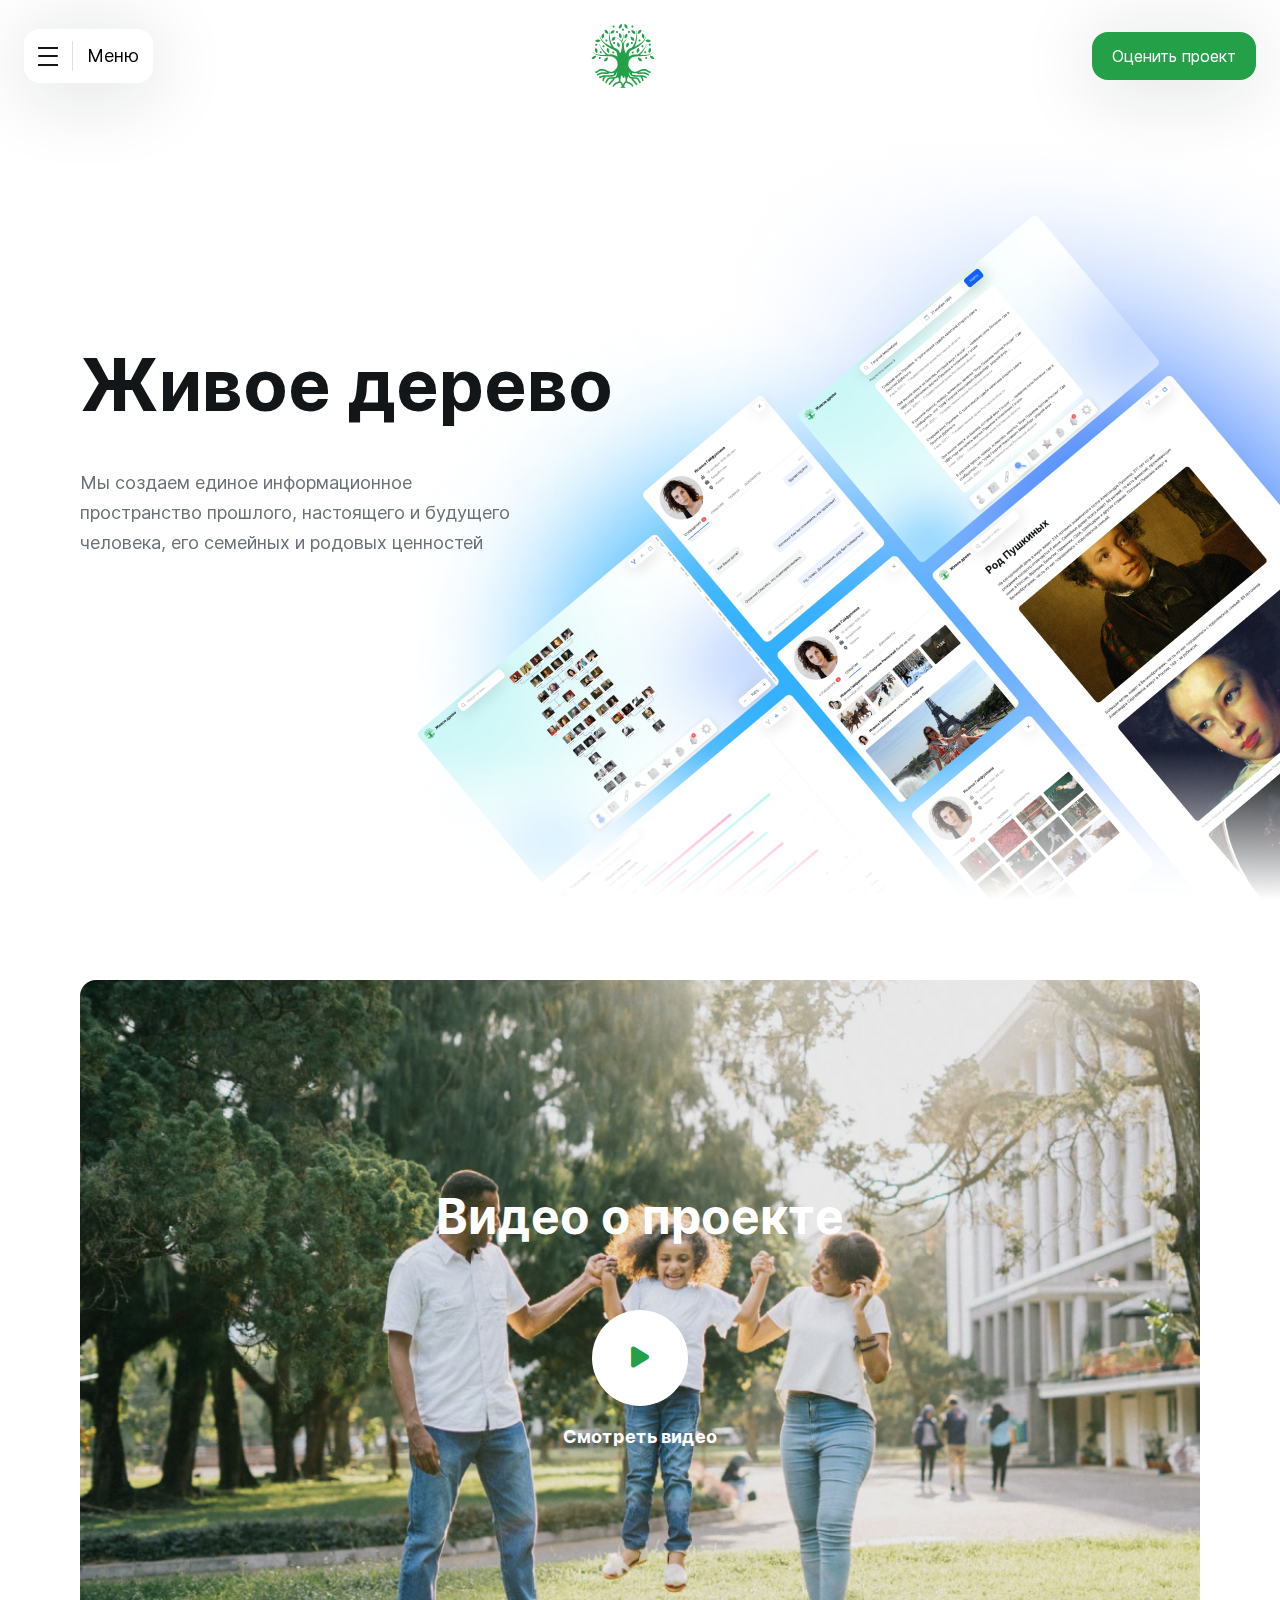
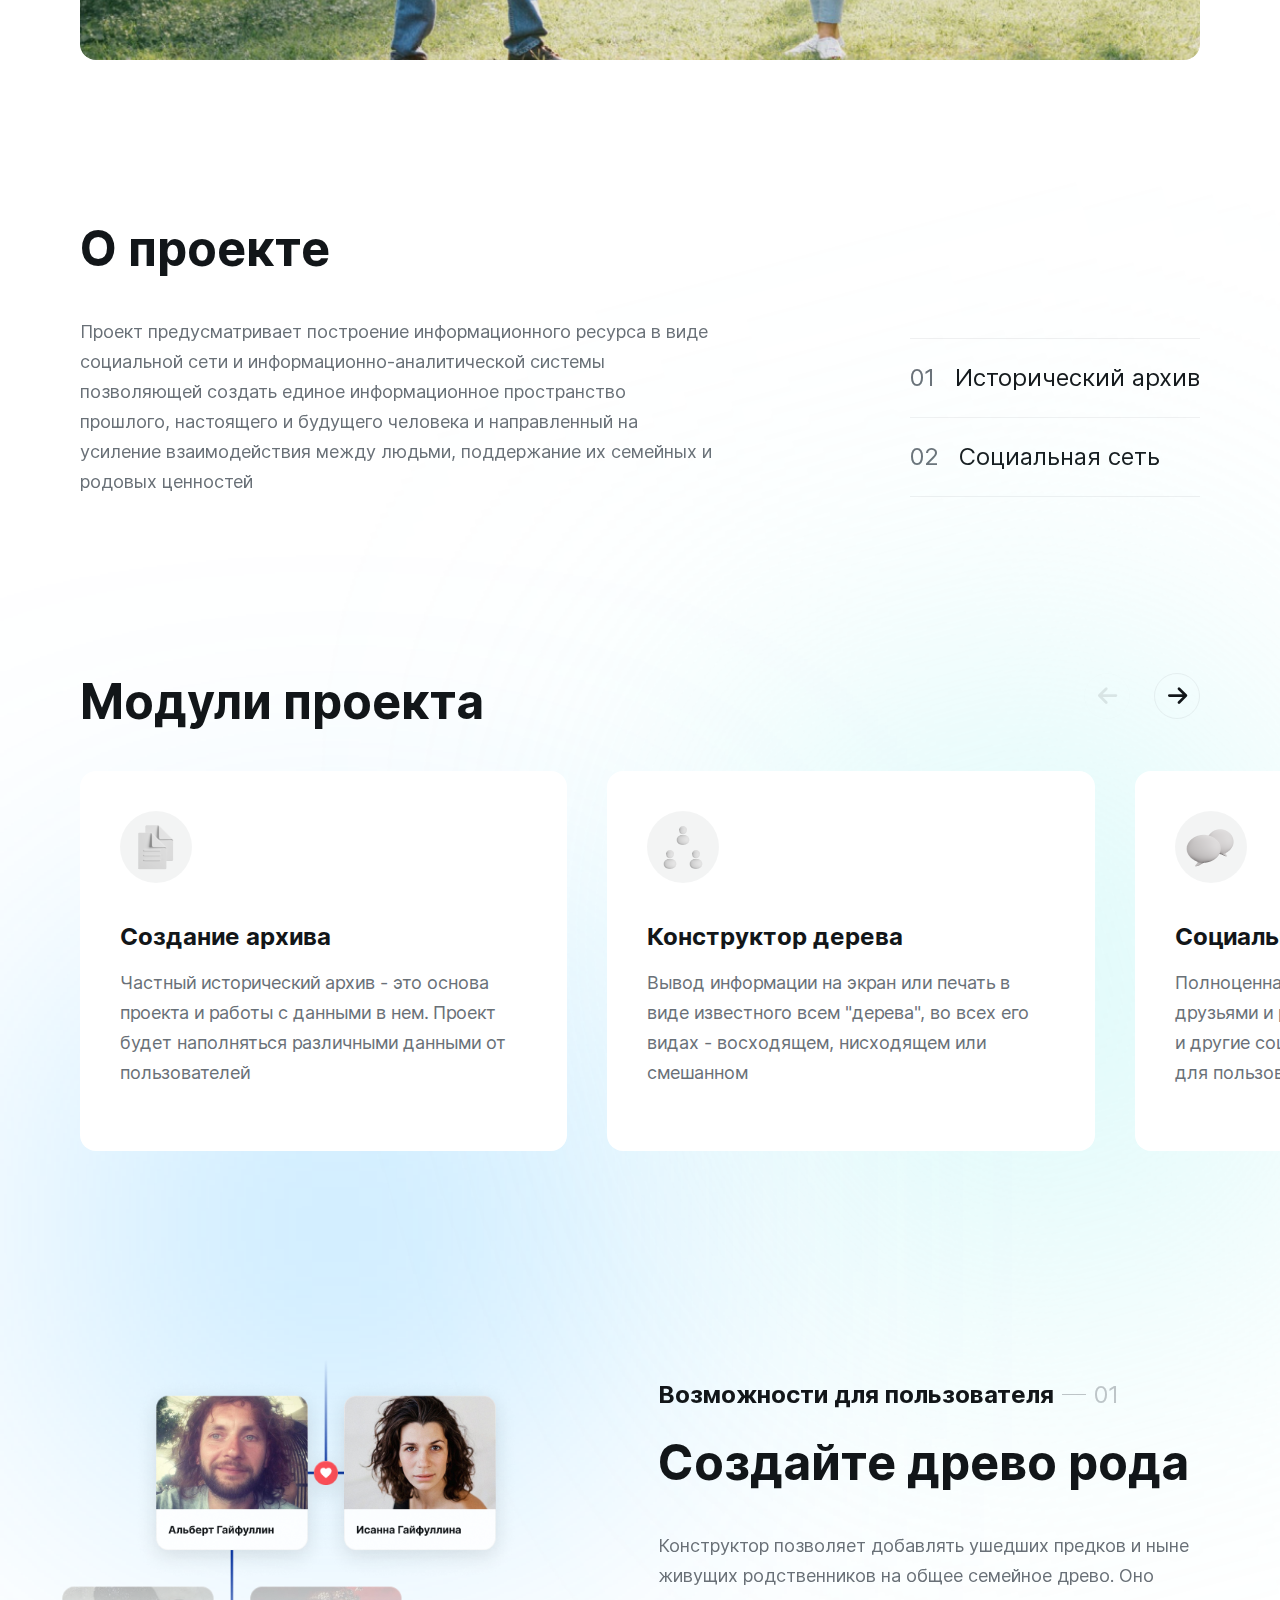
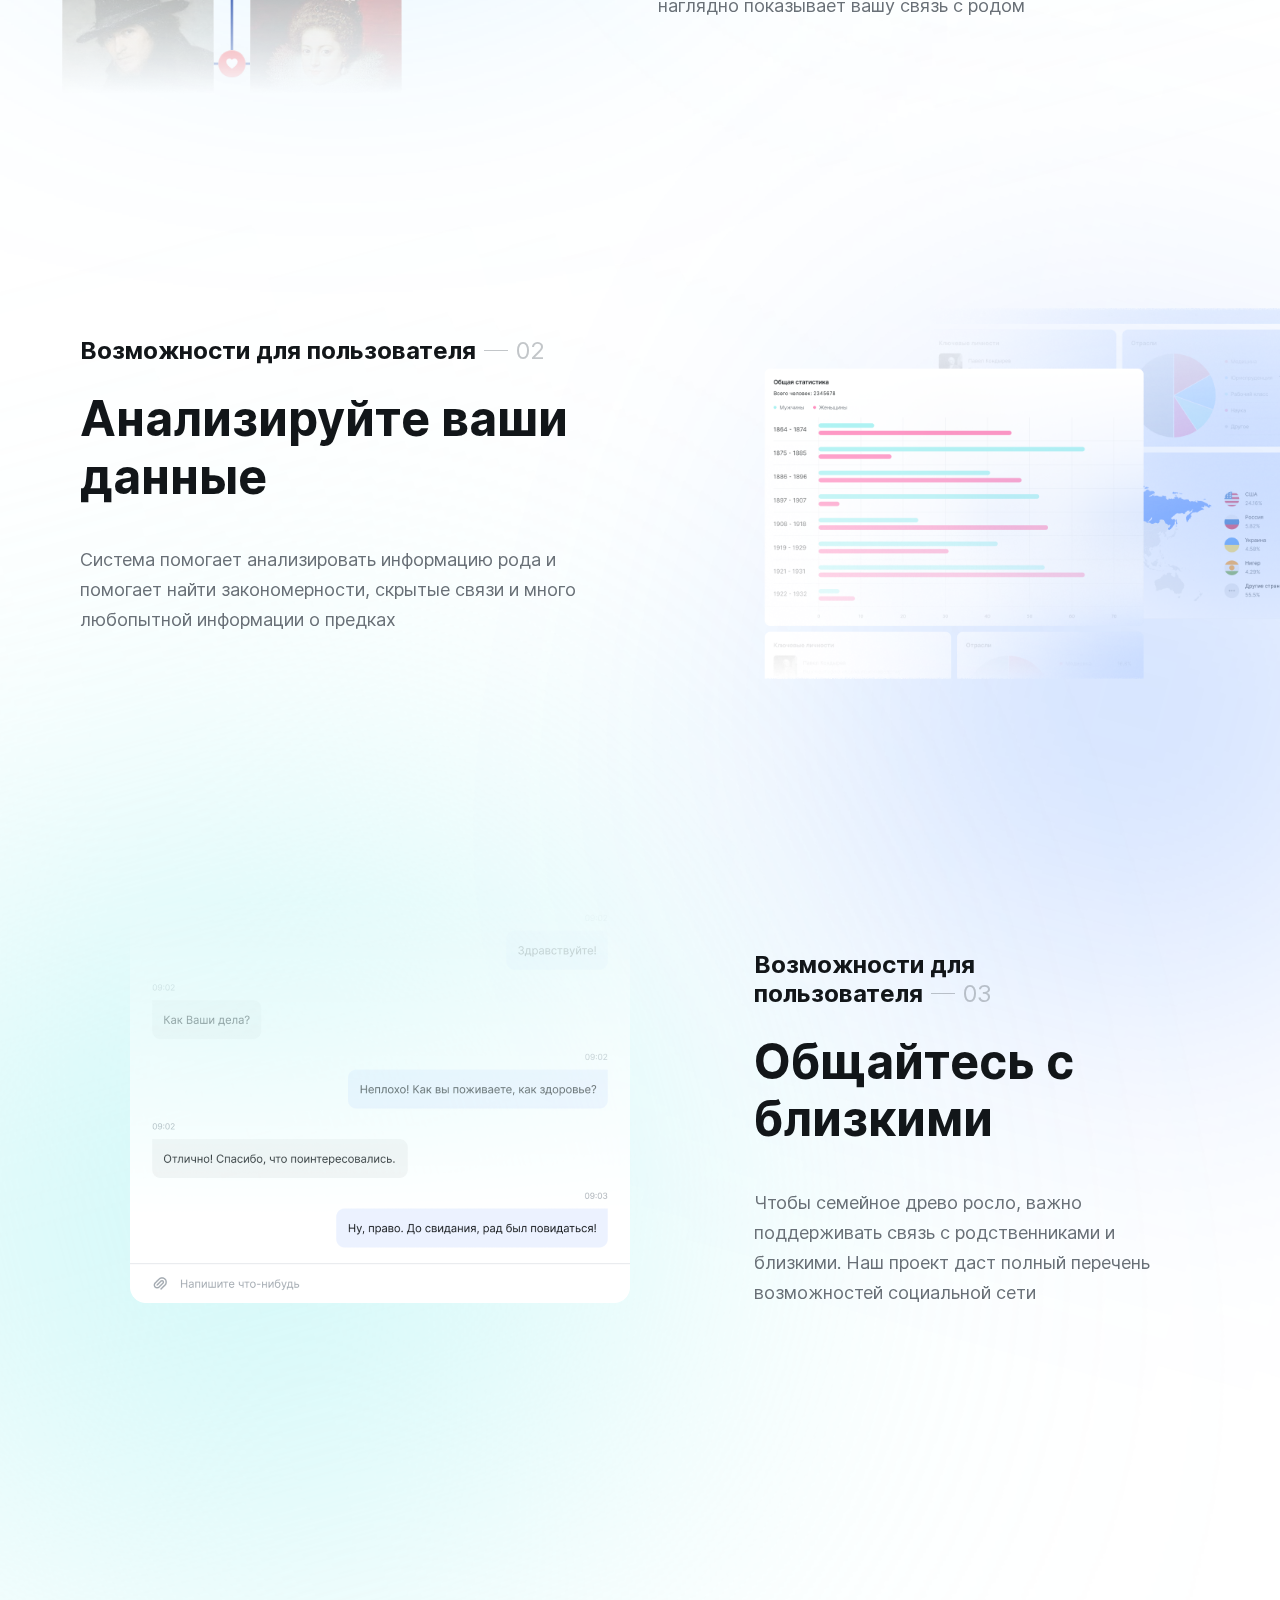
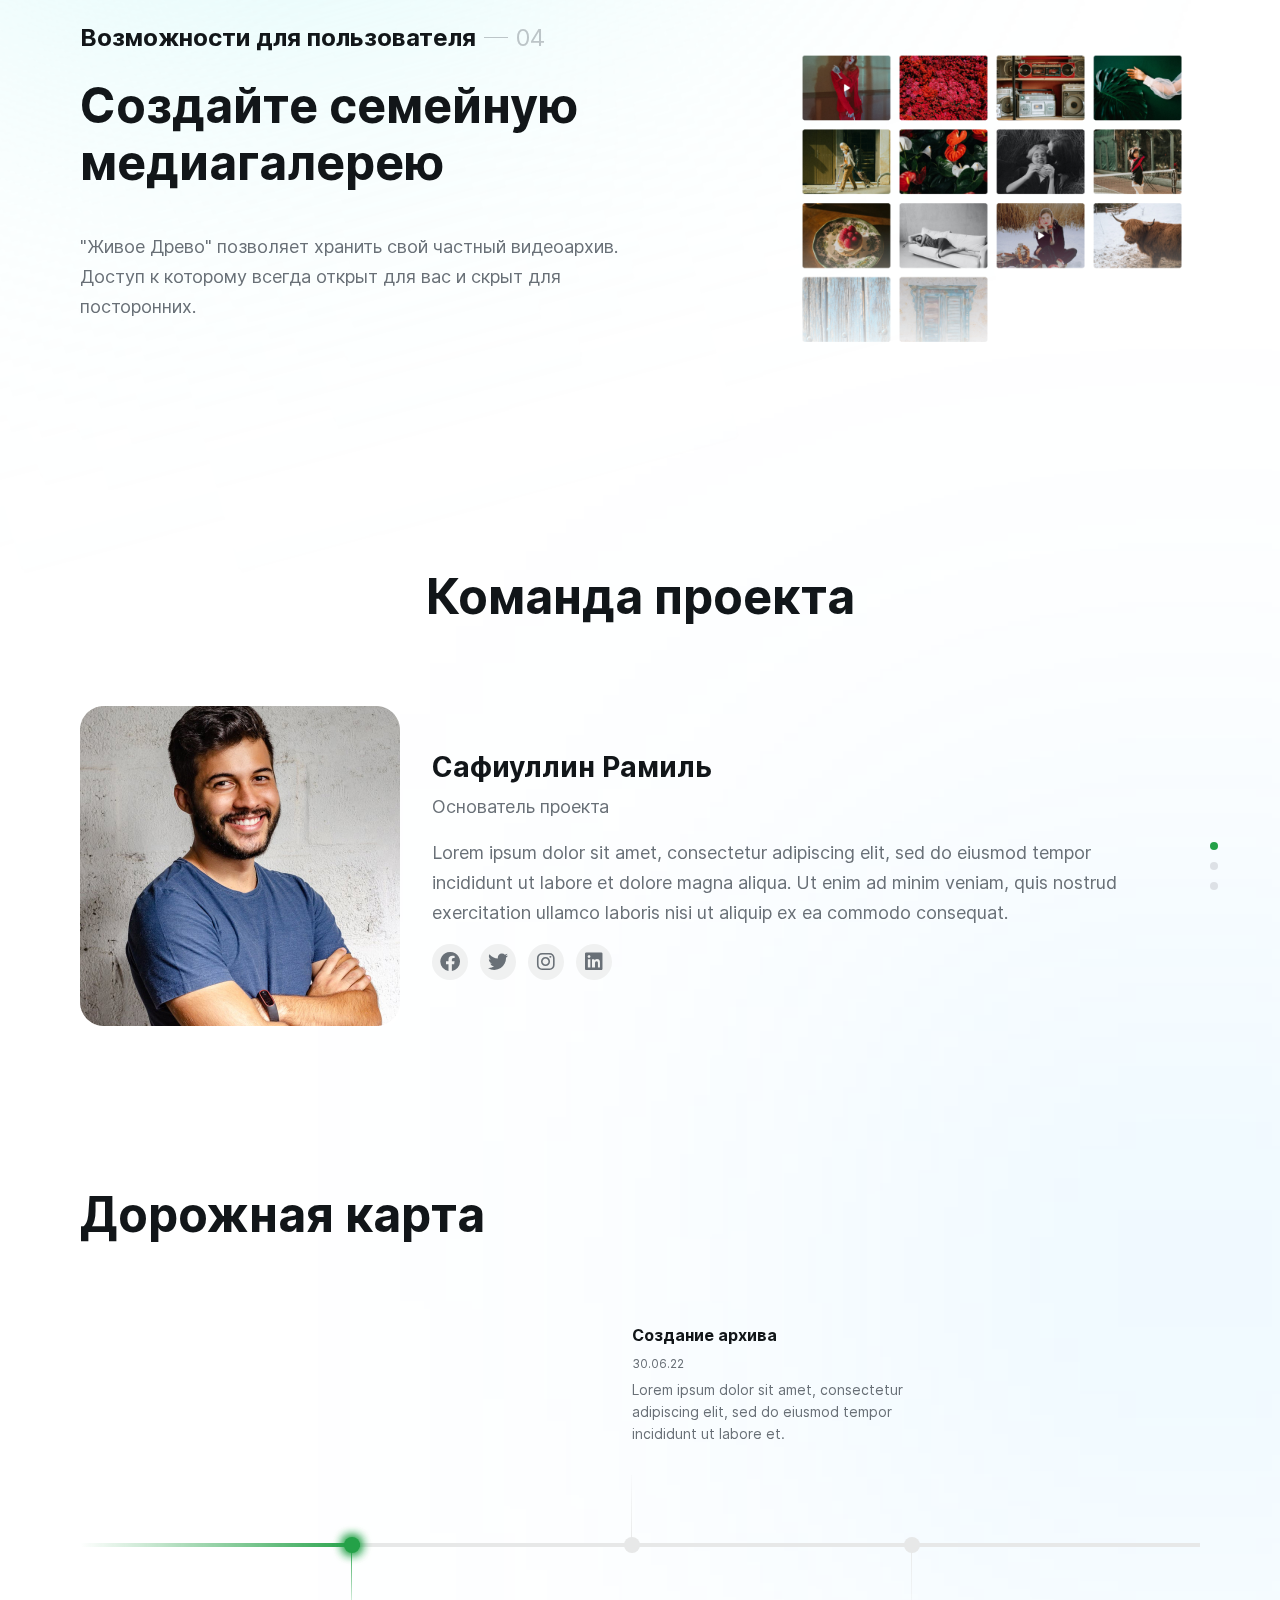
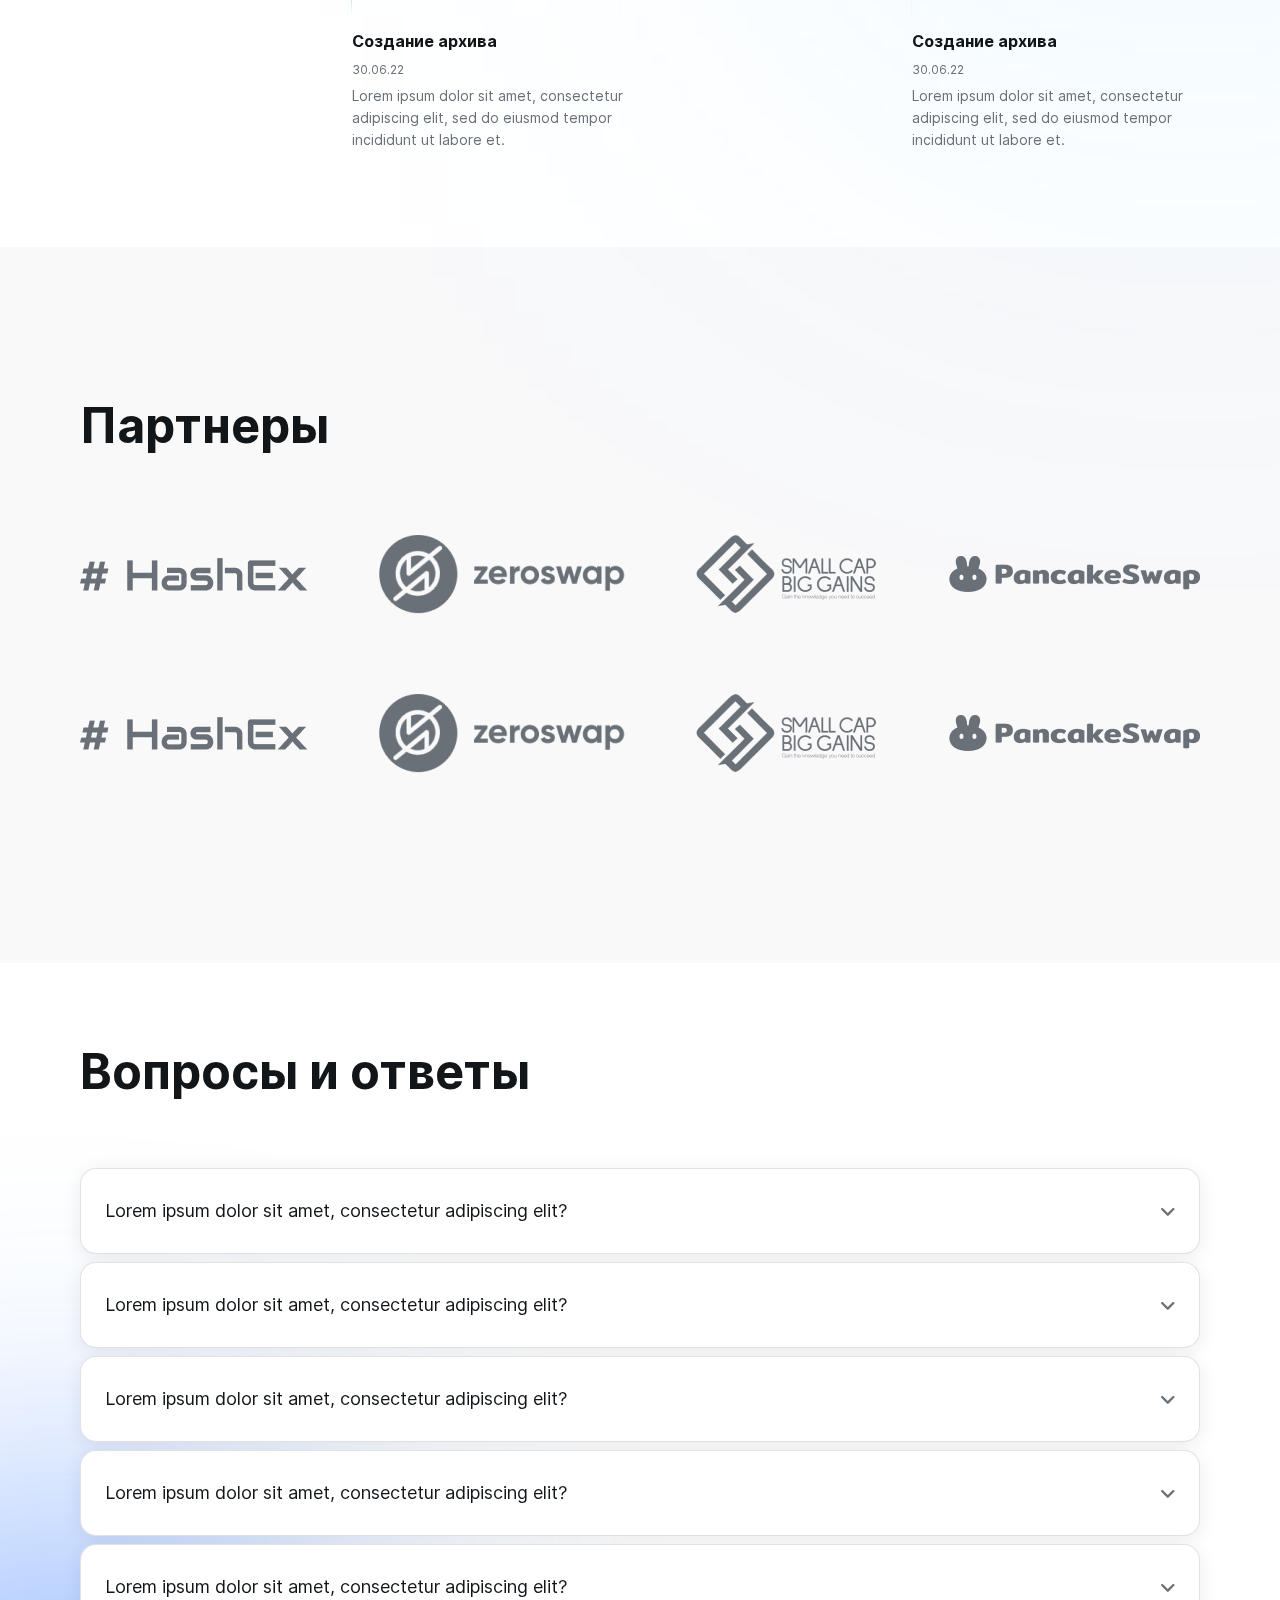
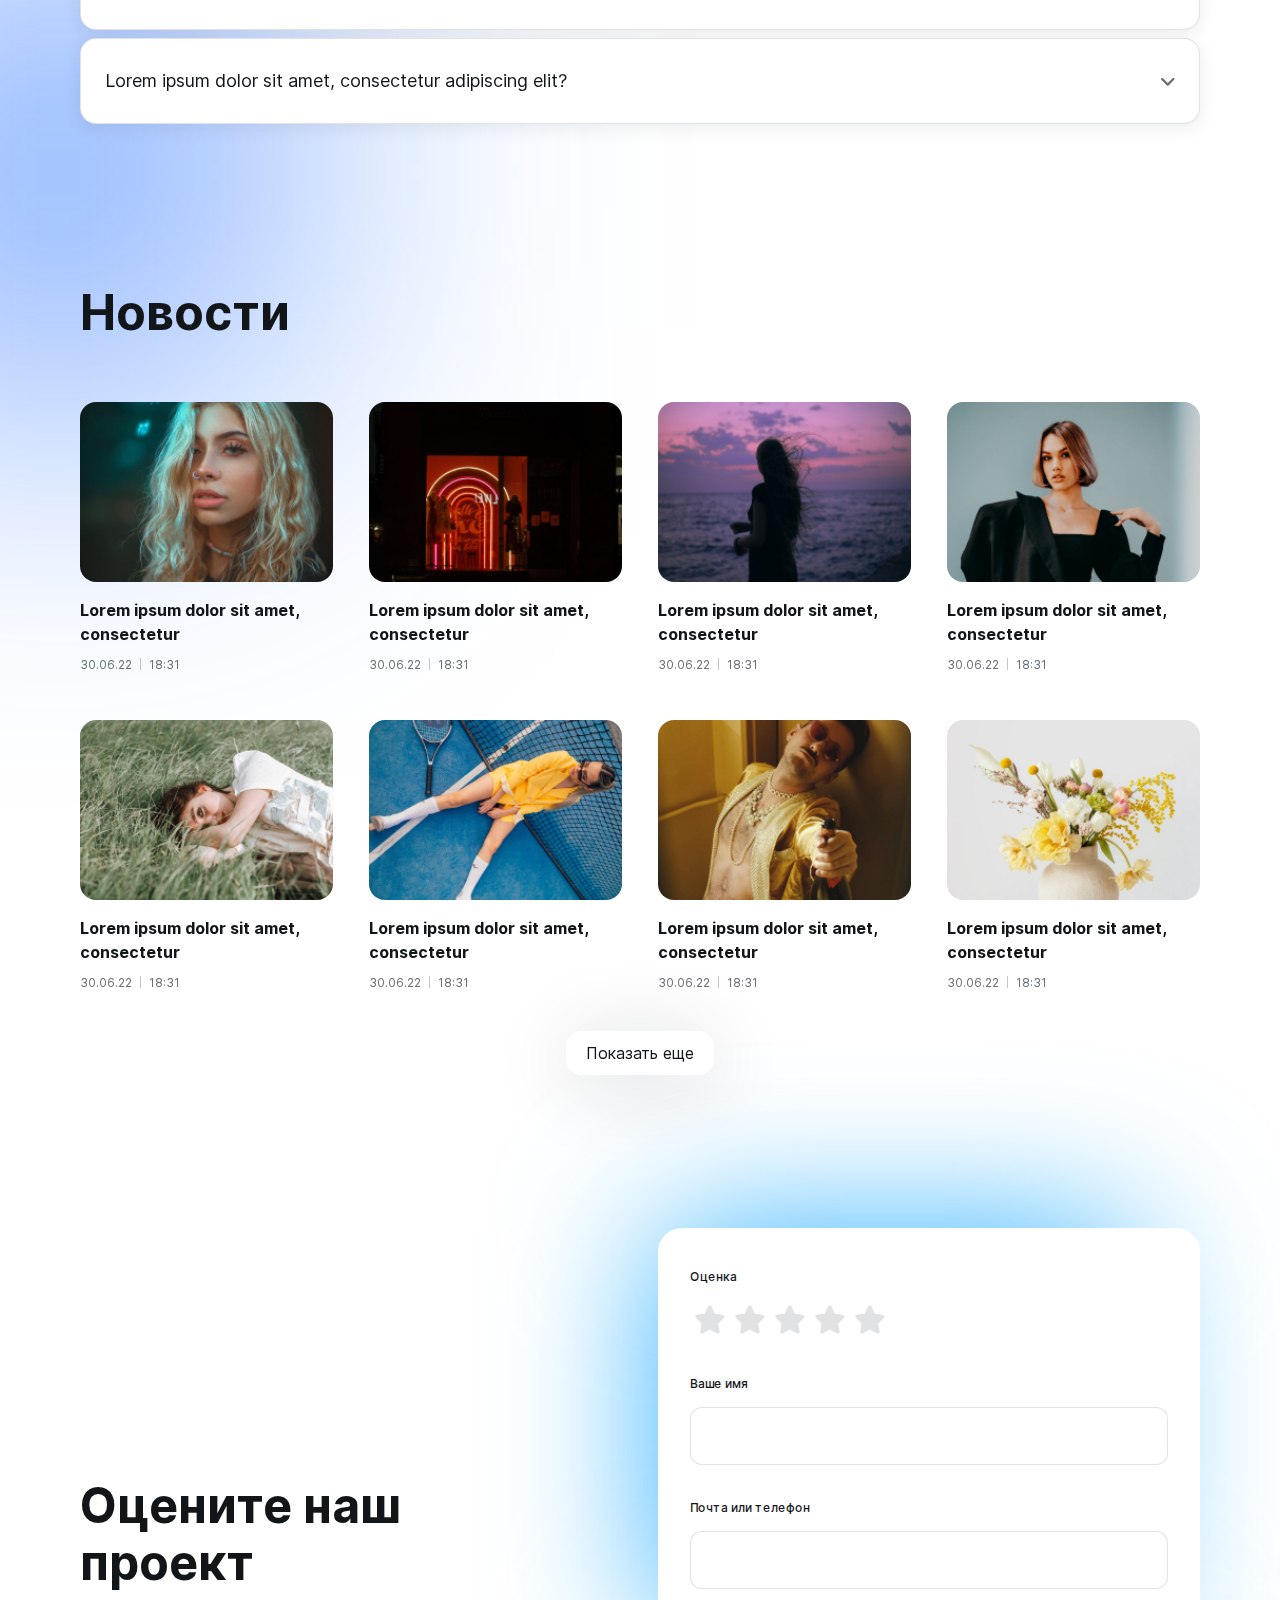
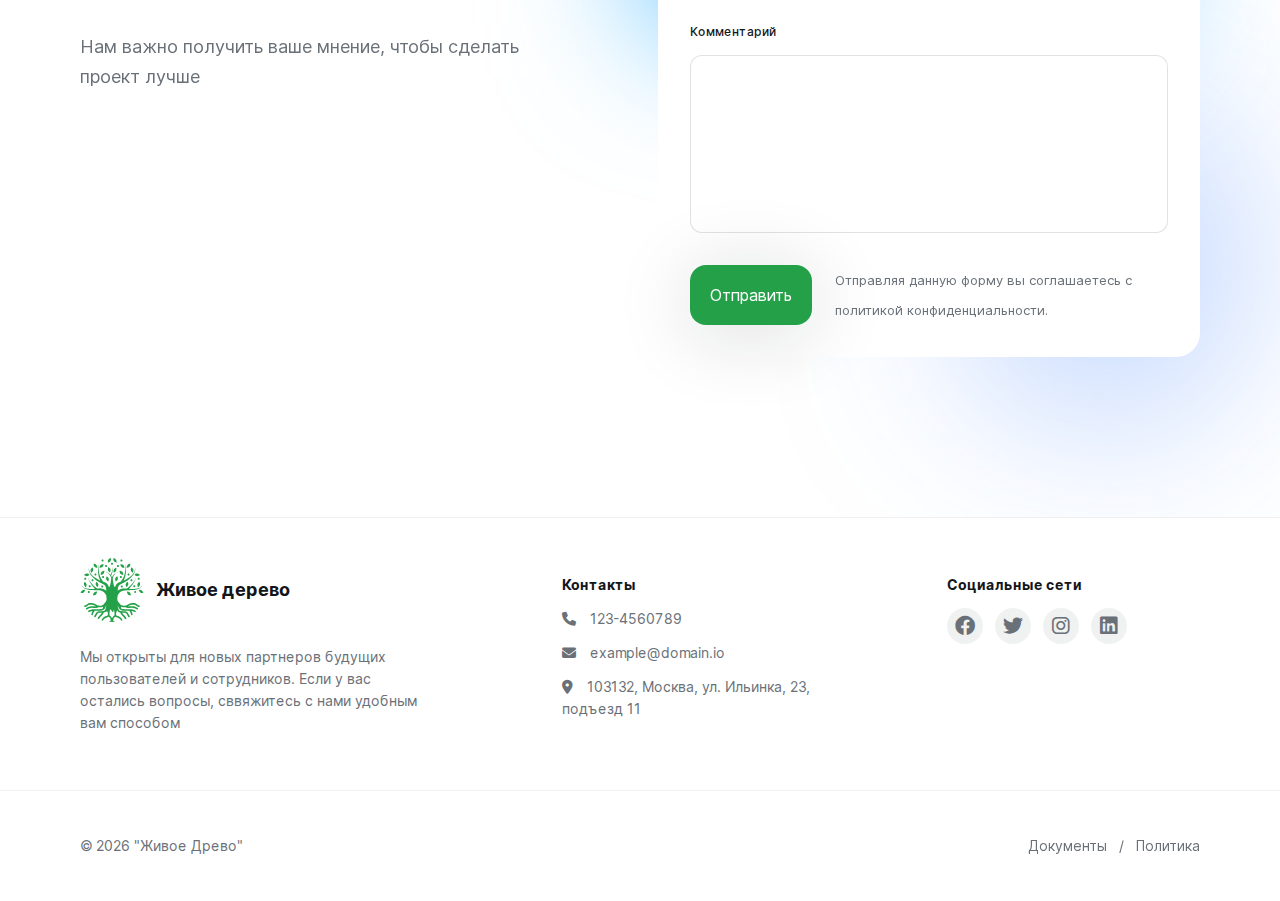
==== index.html @ 20884a38 "roadmap" ====
<!DOCTYPE html>
<html>

<head>

	<meta charset="utf-8">
	<!-- <base href="/"> -->

	<title>Живое дерево</title>
	<meta name="description" content="">

	<meta name="viewport"
		content="width=device-width, initial-scale=1.0, minimum-scale=1.0, maximum-scale=1.0, user-scalable=no">

	<link rel="icon" href="images/favicon.png">
	<meta property="og:image" content="images/preview.jpg">

	<link rel="stylesheet" href="libs/bootstrap/css/bootstrap-reboot.min.css">
	<link rel="stylesheet" href="libs/bootstrap/css/bootstrap-grid.min.css">
	<link rel="stylesheet" href="libs/fa/all.min.css">
	<link rel="stylesheet" href="libs/swiper/swiper-bundle.min.css">

	<link rel="stylesheet" href="css/main.css">
	<link rel="stylesheet" href="css/media.css">

	<script src="libs/jquery/jquery-3.6.0.min.js" defer></script>

	<script src="js/common.js" defer></script>
	<script src="libs/swiper/swiper-bundle.min.js" ></script>
	<script>
		
	</script>

</head>

<body>
	<div id="preloader">
		<div id="status-img">
			<img src="images/logo.svg" alt="">
		</div>
	</div>
	<main id="main-content">
		<section class="first-screen">
			<header>
				<button class="menu-btn">
					<div class="menu-burger">
						<span></span>
					</div>
					<div class="menu-title">Меню</div>
				</button>
				<ul>
					<li><a href="#about">О проекте</a></li>
					<li><a href="#modules">Модули проекта</a></li>
					<li><a href="#opportunities">Возможности</a></li>
					<li><a href="#team">Команда проекта</a></li>
					<li><a href="#roadmap">Дорожная карта</a></li>
					<li><a href="#faq">Вопросы и ответы</a></li>
					<li><a href="#news">Новости</a></li>
				</ul>
				<a href="/" class="logotype">
					<img src="images/logo.svg" alt="">
				</a>
				<a href="#rate" class="main-btn hide-on-mob">Оценить проект</a>
			</header>
			<div class="container">
				<div class="row">
					<div class="col-lg-7">
						<div class="title-wrap">
							<h1>Живое дерево</h1>
							<p>Мы создаем единое информационное пространство прошлого, настоящего и будущего человека, его
								семейных и родовых ценностей</p>
						</div>
					</div>
				</div>
			</div>
			</div>
			</div>
		</section>
		<section class="promo-video">
			<div class="container">
				<div class="row no-gutters-sm">
					<div class="col-12">
						<div class="video-wrap">
							<h2>Видео о проекте</h2>
							<div class="play-btn">
								<a href="#"><i class="fa-solid fa-play"></i></a>
								<span>Смотреть видео</span>
							</div>
						</div>
					</div>
				</div>
			</div>
		</section>
		<section class="about" id="about">
			<div class="container">
				<div class="row">
					<div class="col-md-7">
						<div class="section-text-widget">
							<h2>О проекте</h2>
							<p>Проект предусматривает построение информационного ресурса в виде социальной сети и
								информационно-аналитической системы позволяющей создать единое информационное пространство
								прошлого, настоящего и будущего человека и направленный на усиление взаимодействия между
								людьми, поддержание их семейных и родовых ценностей</p>
						</div>
					</div>
					<div class="offset-md-1 col-md-4">
						<nav class="about-steps">
							<ul>
								<li><span>01</span>Исторический архив</li>
								<li><span>02</span>Социальная сеть</li>
							</ul>
						</nav>
					</div>
				</div>
			</div>
		</section>
		<section class="modules" id="modules">
			<div class="container">
				<div class="row">
					<div class="col-md-9">
						<div class="section-text-widget">
							<h2>Модули проекта</h2>
						</div>
					</div>
					<div class="col-md-3">
						<div class="modules-nav">
							<div class="modules-prev modules-btn"><i class="fa-solid fa-arrow-left"></i></div>
							<div class="modules-next modules-btn"><i class="fa-solid fa-arrow-right"></i></div>
						</div>
					</div>
				</div>
				<div class="row">
					<div class="col">
						<!-- Slider main container -->
					<div class="modules-carousel">
						<!-- Additional required wrapper -->
						<div class="swiper-wrapper">
							<!-- Slides -->
							<div class="swiper-slide">
								<div class="moudule-icon">
									<img src="images/archive.png" alt="">
								</div>
								<h4>Создание архива</h4>
								<p>Частный исторический архив - это основа проекта и работы с данными в нем. Проект будет наполняться различными данными от пользователей</p>
							</div>
							<div class="swiper-slide">
								<div class="moudule-icon">
									<img src="images/constructor.png" alt="">
								</div>
								<h4>Конструктор дерева</h4>
								<p>Вывод информации на экран или печать в виде известного всем "дерева", во всех его видах - восходящем, нисходящем или смешанном</p>
							</div>
							<div class="swiper-slide">
								<div class="moudule-icon">
									<img src="images/social.png" alt="">
								</div>
								<h4>Социальная сеть</h4>
								<p>Полноценная социальная сеть для общения с друзьями и родственниками. Семейные чаты и другие социальные функции, необходимые для пользователей</p>
							</div>
							<div class="swiper-slide">
								<div class="moudule-icon">
									<img src="images/ai.png" alt="">
								</div>
								<h4>Искусственный интелект</h4>
								<p>Анализ данных с использованием технологий искусственного интеллекта по различным аспектам, как например, гендерный, профессиональный, территориального расселения и другим</p>
							</div>
							<div class="swiper-slide">
								<div class="moudule-icon">
									<img src="images/nft.png" alt="">
								</div>
								<h4>NFT-токены</h4>
								<p>Проект будет превращаться в метавселенную, в которой каждый пользователь сможет выпустить, продать или передать свои уникальные NFT</p>
							</div>
						</div>
					</div>
					</div>
				</div>
			</div>
		</section>
		<section class="users lg-section" id="opportunities">
			<div class="container">
				<div class="row">
					<div class="col-lg-5 sm-order">
						<div class="users-bg"></div>
					</div>
					<div class="col-lg-6 offset-lg-1 sm-order">
						<div class="section-text-widget">
							<h4>Возможности для пользователя<span>01</span></h4>
							<h2>Создайте древо рода</h2>
							<p>Конструктор позволяет добавлять ушедших предков и ныне живущих родственников на общее семейное древо. Оно наглядно показывает вашу связь с родом</p>
						</div>
					</div>
				</div>
			</div>
		</section>
		<section class="analysis lg-section">
			<div class="container">
				<div class="row">
					<div class="col-lg-6 sm-order-alt">
						<div class="section-text-widget">
							<h4>Возможности для пользователя<span>02</span></h4>
							<h2>Анализируйте ваши данные</h2>
							<p>Система помогает анализировать информацию рода и помогает найти закономерности, скрытые связи и много любопытной информации о предках</p>
						</div>
					</div>
					<div class="col-lg-6 sm-order-alt">
						<div class="analysis-bg"></div>
					</div>
				</div>
			</div>
		</section>
		<section class="chat lg-section">
			<div class="container">
				<div class="row">
					<div class="col-lg-6 offset-lg-1 sm-order">
						<div class="chat-bg"></div>
					</div>
					<div class="col-lg-5 sm-order">
						<div class="section-text-widget">
							<h4>Возможности для пользователя<span>03</span></h4>
							<h2>Общайтесь с близкими</h2>
							<p>Чтобы семейное древо росло, важно поддерживать связь с родственниками и близкими. Наш проект даст полный перечень возможностей социальной сети</p>
						</div>
					</div>
				</div>
			</div>
		</section>
		<section class="gallery lg-section">
			<div class="container">
				<div class="row">
					<div class="col-lg-6">
						<div class="section-text-widget">
							<h4>Возможности для пользователя<span>04</span></h4>
							<h2>Создайте семейную медиагалерею</h2>
							<p>"Живое Древо" позволяет хранить свой частный видеоархив. Доступ к которому всегда открыт для вас и скрыт для посторонних.</p>
						</div>
					</div>
					<div class="col-lg-6">
						<div class="gallery-bg"></div>
					</div>
				</div>
			</div>
		</section>
		<section class="team" id="team">
			<div class="container relative  additional-styles-carousel">
				<div class="row">
					<div class="col-12">
						<div class="section-text-widget text-center mb-80 text-left-sm">
							<h2>Команда проекта</h2>
						</div>
					</div>
				</div>
				<div class="row">
					
					<!-- Slider main container -->
					<div class="team-carousel">
						<!-- Additional required wrapper -->
						<div class="swiper-wrapper">
							<!-- Slides -->
							<div class="swiper-slide">
								<div class="team-member">
									<img src="images/team-member-1.jpg" alt="">
								</div>
								<div class="team-member-info">
									<h3>Сафиуллин Рамиль</h3>
									<p>Основатель проекта</p>
									<p class="team-desc">Lorem ipsum dolor sit amet, consectetur adipiscing elit, sed do eiusmod tempor incididunt ut labore et dolore magna aliqua. Ut enim ad minim veniam, quis nostrud exercitation ullamco laboris nisi ut aliquip ex ea commodo consequat.</p>
									<nav class="social-menu">
										<ul>
											<li><a href="#"><i class="fa-brands fa-facebook"></i></a></li>
											<li><a href="#"><i class="fa-brands fa-twitter"></i></a></li>
											<li><a href="#"><i class="fa-brands fa-instagram"></i></a></li>
											<li><a href="#"><i class="fa-brands fa-linkedin"></i></a></li>
										</ul>
									</nav>
								</div>
								 
							</div>
							<div class="swiper-slide">
								<div class="team-member">
									<img src="images/team-member-1.jpg" alt="">
								</div>
								<div class="team-member-info">
									<h3>Сафиуллин Рамиль</h3>
									<p>Основатель проекта</p>
									<p class="team-desc">Lorem ipsum dolor sit amet, consectetur adipiscing elit, sed do eiusmod tempor incididunt ut labore et dolore magna aliqua. Ut enim ad minim veniam, quis nostrud exercitation ullamco laboris nisi ut aliquip ex ea commodo consequat.</p>
									<nav class="social-menu">
										<ul>
											<li><a href="#"><i class="fa-brands fa-facebook"></i></a></li>
											<li><a href="#"><i class="fa-brands fa-twitter"></i></a></li>
											<li><a href="#"><i class="fa-brands fa-instagram"></i></a></li>
											<li><a href="#"><i class="fa-brands fa-linkedin"></i></a></li>
										</ul>
									</nav>
								</div>
							</div>
							<div class="swiper-slide">
								<div class="team-member">
									<img src="images/team-member-1.jpg" alt="">
								</div>
								<div class="team-member-info">
									<h3>Сафиуллин Рамиль</h3>
									<p>Основатель проекта</p>
									<p class="team-desc">Lorem ipsum dolor sit amet, consectetur adipiscing elit, sed do eiusmod tempor incididunt ut labore et dolore magna aliqua. Ut enim ad minim veniam, quis nostrud exercitation ullamco laboris nisi ut aliquip ex ea commodo consequat.</p>
									<nav class="social-menu">
										<ul>
											<li><a href="#"><i class="fa-brands fa-facebook"></i></a></li>
											<li><a href="#"><i class="fa-brands fa-twitter"></i></a></li>
											<li><a href="#"><i class="fa-brands fa-instagram"></i></a></li>
											<li><a href="#"><i class="fa-brands fa-linkedin"></i></a></li>
										</ul>
									</nav>
								</div>
							</div>
						</div>
						<!-- If we need pagination -->
					<div class="swiper-pagination"></div>
					</div>
					
				</div>
				
			</div>
		</section>
		<section class="roadmap" id="roadmap">
			<div class="container">
				<div class="row">
					<div class="col-12">
						<div class="section-text-widget mb-80">
							<h2>Дорожная карта</h2>
						</div>
					</div>
				</div>
				<div class="row">
					<div class="col-12">
						<div class="roadmap-wrap">
							<div class="roadmap-three">
								<div class="roadmap-item active">
								</div>
								<div class="roadmap-item">
									<div class="roadmap-content">
										<h4>Создание архива</h4>
										<time>30.06.22</time>
										<p>Lorem ipsum dolor sit amet, consectetur adipiscing elit, sed do eiusmod tempor incididunt ut labore et.</p>
									</div>
								</div>
								<div class="roadmap-item">
									<div class="roadmap-content">
										<h4>Создание архива</h4>
										<time>30.06.22</time>
										<p>Lorem ipsum dolor sit amet, consectetur adipiscing elit, sed do eiusmod tempor incididunt ut labore et.</p>
									</div>
								</div>
								<div class="roadmap-item">
									<div class="roadmap-content">
										<h4>Создание архива</h4>
										<time>30.06.22</time>
										<p>Lorem ipsum dolor sit amet, consectetur adipiscing elit, sed do eiusmod tempor incididunt ut labore et.</p>
									</div>
								</div>
							</div>
						</div>
					</div>
				</div>
			</div>
		</section>
		<section class="parthners lg-section">
			<div class="container">
				<div class="row">
					<div class="section-text-widget">
						<h2>Партнеры</h2>
					</div>
				</div>
				<div class="row">
					<div class="col-12">
						<div class="parthners-logos">
							<img src="images/parthners/hashex.png" alt="">
							<img src="images/parthners/zeroswap.png" alt="">
							<img src="images/parthners/smallcap.png" alt="">
							<img src="images/parthners/pancakeswap.png" alt="">
						</div>
					</div>
				</div>
				<div class="row">
					<div class="col-12">
						<div class="parthners-logos">
							<img src="images/parthners/hashex.png" alt="">
							<img src="images/parthners/zeroswap.png" alt="">
							<img src="images/parthners/smallcap.png" alt="">
							<img src="images/parthners/pancakeswap.png" alt="">
						</div>
					</div>
				</div>
			</div>
		</section>
		<section class="faq" id="faq">
			<div class="container">
				<div class="row">
					<div class="col-12">
						<div class="section-text-widget mb-60">
							<h2>Вопросы и ответы</h2>
						</div>
					</div>
				</div>
				<div class="row">
					<div class="col-12">
						<div class="faq-accordion">
							<div class="faq-accordion-item">
								<div class="toggle-accordion">
									Lorem ipsum dolor sit amet, consectetur adipiscing elit?
								</div>
								<div class="toggle-accordion-content">
									Lorem ipsum dolor sit amet, consectetur adipiscing elit, sed do eiusmod tempor incididunt ut labore et dolore magna aliqua. Ut enim ad minim veniam, quis nostrud exercitation ullamco laboris nisi ut aliquip.
								</div>
							</div>
							<div class="faq-accordion-item">
								<div class="toggle-accordion">
									Lorem ipsum dolor sit amet, consectetur adipiscing elit?
								</div>
								<div class="toggle-accordion-content">
									Lorem ipsum dolor sit amet, consectetur adipiscing elit, sed do eiusmod tempor incididunt ut labore et dolore magna aliqua. Ut enim ad minim veniam, quis nostrud exercitation ullamco laboris nisi ut aliquip.
								</div>
							</div>
							<div class="faq-accordion-item">
								<div class="toggle-accordion">
									Lorem ipsum dolor sit amet, consectetur adipiscing elit?
								</div>
								<div class="toggle-accordion-content">
									Lorem ipsum dolor sit amet, consectetur adipiscing elit, sed do eiusmod tempor incididunt ut labore et dolore magna aliqua. Ut enim ad minim veniam, quis nostrud exercitation ullamco laboris nisi ut aliquip.
								</div>
							</div>
							<div class="faq-accordion-item">
								<div class="toggle-accordion">
									Lorem ipsum dolor sit amet, consectetur adipiscing elit?
								</div>
								<div class="toggle-accordion-content">
									Lorem ipsum dolor sit amet, consectetur adipiscing elit, sed do eiusmod tempor incididunt ut labore et dolore magna aliqua. Ut enim ad minim veniam, quis nostrud exercitation ullamco laboris nisi ut aliquip.
								</div>
							</div>
							<div class="faq-accordion-item">
								<div class="toggle-accordion">
									Lorem ipsum dolor sit amet, consectetur adipiscing elit?
								</div>
								<div class="toggle-accordion-content">
									Lorem ipsum dolor sit amet, consectetur adipiscing elit, sed do eiusmod tempor incididunt ut labore et dolore magna aliqua. Ut enim ad minim veniam, quis nostrud exercitation ullamco laboris nisi ut aliquip.
								</div>
							</div>
							<div class="faq-accordion-item">
								<div class="toggle-accordion">
									Lorem ipsum dolor sit amet, consectetur adipiscing elit?
								</div>
								<div class="toggle-accordion-content">
									Lorem ipsum dolor sit amet, consectetur adipiscing elit, sed do eiusmod tempor incididunt ut labore et dolore magna aliqua. Ut enim ad minim veniam, quis nostrud exercitation ullamco laboris nisi ut aliquip.
								</div>
							</div>
						</div>
					</div>
				</div>
			</div>
		</section>
		<section class="news" id="news">
			<div class="container">
				<div class="row">
					<div class="col-12">
						<div class="section-text-widget mb-60">
							<h2>Новости</h2>
						</div>
					</div>
				</div>
				<div class="row">
					<div class="col-lg-3">
						<a href="#" class="news-item">
							<div class="news-thumbnail">
								<img src="images/news/news1.jpg" alt="">
							</div>
							<h4>Lorem ipsum dolor sit amet, consectetur</h4>
							<div class="news-date">
								<time>30.06.22</time>
								<time>18:31</time>	
							</div>
						</a>
					</div>
					<div class="col-lg-3">
						<a href="#" class="news-item">
							<div class="news-thumbnail">
								<img src="images/news/news2.jpg" alt="">
							</div>
							<h4>Lorem ipsum dolor sit amet, consectetur</h4>
							<div class="news-date">
								<time>30.06.22</time>
								<time>18:31</time>	
							</div>
						</a>
					</div>
					<div class="col-lg-3">
						<a href="#" class="news-item">
							<div class="news-thumbnail">
								<img src="images/news/news3.jpg" alt="">
							</div>
							<h4>Lorem ipsum dolor sit amet, consectetur</h4>
							<div class="news-date">
								<time>30.06.22</time>
								<time>18:31</time>	
							</div>
						</a>
					</div>
					<div class="col-lg-3">
						<a href="#" class="news-item">
							<div class="news-thumbnail">
								<img src="images/news/news4.jpg" alt="">
							</div>
							<h4>Lorem ipsum dolor sit amet, consectetur</h4>
							<div class="news-date">
								<time>30.06.22</time>
								<time>18:31</time>	
							</div>
						</a>
					</div>
					<div class="col-lg-3">
						<a href="#" class="news-item">
							<div class="news-thumbnail">
								<img src="images/news/news5.jpg" alt="">
							</div>
							<h4>Lorem ipsum dolor sit amet, consectetur</h4>
							<div class="news-date">
								<time>30.06.22</time>
								<time>18:31</time>	
							</div>
						</a>
					</div>
					<div class="col-lg-3">
						<a href="#" class="news-item">
							<div class="news-thumbnail">
								<img src="images/news/news6.jpg" alt="">
							</div>
							<h4>Lorem ipsum dolor sit amet, consectetur</h4>
							<div class="news-date">
								<time>30.06.22</time>
								<time>18:31</time>	
							</div>
						</a>
					</div>
					<div class="col-lg-3">
						<a href="#" class="news-item">
							<div class="news-thumbnail">
								<img src="images/news/news7.jpg" alt="">
							</div>
							<h4>Lorem ipsum dolor sit amet, consectetur</h4>
							<div class="news-date">
								<time>30.06.22</time>
								<time>18:31</time>	
							</div>
						</a>
					</div>
					<div class="col-lg-3">
						<a href="#" class="news-item">
							<div class="news-thumbnail">
								<img src="images/news/news8.jpg" alt="">
							</div>
							<h4>Lorem ipsum dolor sit amet, consectetur</h4>
							<div class="news-date">
								<time>30.06.22</time>
								<time>18:31</time>	
							</div>
						</a>
					</div>
				</div>
				<div class="show-more-content">
					<div class="row">
						<div class="col-lg-3">
							<a href="#" class="news-item">
								<div class="news-thumbnail">
									<img src="images/news/news5.jpg" alt="">
								</div>
								<h4>Lorem ipsum dolor sit amet, consectetur</h4>
								<div class="news-date">
									<time>30.06.22</time>
									<time>18:31</time>	
								</div>
							</a>
						</div>
						<div class="col-lg-3">
							<a href="#" class="news-item">
								<div class="news-thumbnail">
									<img src="images/news/news6.jpg" alt="">
								</div>
								<h4>Lorem ipsum dolor sit amet, consectetur</h4>
								<div class="news-date">
									<time>30.06.22</time>
									<time>18:31</time>	
								</div>
							</a>
						</div>
						<div class="col-lg-3">
							<a href="#" class="news-item">
								<div class="news-thumbnail">
									<img src="images/news/news7.jpg" alt="">
								</div>
								<h4>Lorem ipsum dolor sit amet, consectetur</h4>
								<div class="news-date">
									<time>30.06.22</time>
									<time>18:31</time>	
								</div>
							</a>
						</div>
					</div>
				</div>
				
				<div class="row">
					<div class="col-12 text-center">
						<a href="#" class="alt-btn button-middle mt-20 show-more">Показать еще</a>
					</div>
				</div>
			</div>
		</section>
		<section class="contact" id="rate">
			<div class="container">
				<div class="row align-items-center">
					<div class="col-lg-5">
						<div class="section-text-widget">
							<h2>Оцените наш проект</h2>
							<p>Нам важно получить ваше мнение, чтобы сделать проект лучше</p>
						</div>
					</div>
					<div class="offset-lg-1 col-lg-6">
						<form action="/" class="contact-form">
							<div class="rating-form">
								<label>Оценка</label>
								<div class="form-group">
								  <input class="star1 radioBtnStar" type="radio" name="comment[rating]" value="1" required>
								  <label for="star1"><i class="starPicker starIcon1 fa fa-star"></i></label>
							
								  <input class="star2 radioBtnStar" type="radio" name="comment[rating]" value="2">
								  <label for="star2"><i class="starPicker starIcon2 fa fa-star"></i></label>
							
								  <input class="star3 radioBtnStar" type="radio" name="comment[rating]" value="3">
								  <label for="star3"><i class="starPicker starIcon3 fa fa-star"></i></label>
							
								  <input class="star4 radioBtnStar" type="radio" name="comment[rating]" value="4">
								  <label for="star4"><i class="starPicker starIcon4 fa fa-star"></i></label>
							
								  <input class="star5 radioBtnStar" type="radio" name="comment[rating]" value="5">
								  <label for="star5"><i class="starPicker starIcon5 fa fa-star"></i></label>
								</div>
							  </div>
							  <div class="form-inputs">
								  <label for="name">Ваше имя</label>
								  <input type="text" id="name">
								  <label for="numbers">Почта или телефон</label>
								  <input type="text" id="numbers">
								  <label for="comment">Комментарий</label>
								  <textarea name="" id="comment" cols="30" rows="5"></textarea>
							  </div>
							  <div class="form-group submit-items">
								  <button type="submit" class="main-btn">Отправить</button>
								  <span>Отправляя данную форму вы соглашаетесь с политикой конфиденциальности.</span>
							  </div>
						</form>
					</div>
				</div>
			</div>
		</section>
		<footer>
			<div class="container">
				<div class="row">
					<div class="col-md-4">
						<div class="footer-widget">
							<a href="#" class="logotype">
								<img src="images/logo.svg" alt="">
								<span>Живое дерево</span>
							</a>
							<p>Мы открыты для новых партнеров будущих пользователей и сотрудников. Если у вас остались
								вопросы, сввяжитесь с нами удобным вам способом</p>
						</div>
					</div>
					<div class="offset-md-1 col-md-3">
						<div class="footer-widget">
							<div class="widget-title">
								Контакты
							</div>
							<nav class="widget-menu">
								<ul>
									<li><a href="#"><i class="fa fa-phone"></i>123-4560789</a></li>
									<li><a href="#"><i class="fa fa-envelope"></i>example@domain.io</a></li>
									<li><i class="fa-solid fa-location-dot"></i>103132, Москва, ул. Ильинка, 23, подъезд 11</li>
								</ul>
							</nav>
						</div>
					</div>
					<div class="offset-md-1 col-md-3">
						<div class="footer-widget">
							<div class="widget-title">
								Социальные сети
							</div>
							<nav class="social-menu">
								<ul>
									<li><a href="#"><i class="fa-brands fa-facebook"></i></a></li>
									<li><a href="#"><i class="fa-brands fa-twitter"></i></a></li>
									<li><a href="#"><i class="fa-brands fa-instagram"></i></a></li>
									<li><a href="#"><i class="fa-brands fa-linkedin"></i></a></li>
								</ul>
							</nav>
						</div>
					</div>
				</div>
			</div>
		</footer>
		<div class="copyrights">
			<div class="container">
				<div class="row">
					<div class="col-12">
						<div class="copyrights-widgets">
							<div class="copyright-widget">
								© <span id="copyright-year"></span> "Живое Древо"
							</div>
							<div class="copyright-widget">
								<ul>
									<li><a href="#" target="_blank">Документы</a></li>
									<li><a href="#" target="_blank">Политика</a></li>
								</ul>
							</div>
						</div>
					</div>
				</div>
			</div>
		</div>
	</main>
</body>

</html>
---- css/main.css ----
/* USER VARIABLES SECTION */

:root {
	--accent: #33b1ff;
	--main-text: #121619;
	--sec-text: #697077;
	--regular-text: 18px;
	--lineheight: 30px;
	--userfont: inter-st, sans-serif;
	--systemfont: -apple-system, BlinkMacSystemFont, Arial, sans-serif;
	--box-shadow: 0px 8px 80px rgba(18, 22, 25, 0.16);
	--alt: #24A148;
}

/* BOOTSTRAP SETTINGS SECTION */

/* gutter 20px (10px + 10px). Comment this code for default gutter start at 1.5rem (24px) wide. */
.container, .container-fluid, .container-lg, .container-md, .container-sm, .container-xl, .container-xxl { --bs-gutter-x: .625rem; }
.row, .row > * { --bs-gutter-x: 2.25rem; }

/* FONTS LOAD SECTION */

@font-face { src: url("../fonts/Inter-Regular.woff2") format("woff2"); font-family: "inter-st"; font-weight: 400; font-style: normal; }
@font-face { src: url("../fonts/Inter-Italic.woff2") format("woff2"); font-family: "inter-st"; font-weight: 400; font-style: italic; }
@font-face { src: url("../fonts/Inter-Medium.woff2") format("woff2"); font-family: "inter-st"; font-weight: 500; font-style: normal; }
@font-face { src: url("../fonts/Inter-Bold.woff2") format("woff2"); font-family: "inter-st"; font-weight: 700; font-style: normal; }
@font-face { src: url("../fonts/Inter-BoldItalic.woff2") format("woff2"); font-family: "inter-st"; font-weight: 700; font-style: italic; }

/* GENERAL CSS SETTINGS */

::placeholder { color: #666; }
::selection { background-color: var(--accent); color: #fff; }
input, textarea { outline: none; }
input:focus:required:invalid, textarea:focus:required:invalid { border-color: red; }
input:required:valid, textarea:required:valid { border-color: green; }

body {
	font-family: var(--userfont);
	font-size: var(--regular-text);
	line-height: var(--lineheight);
	color: var(--sec-text);
	min-width: 320px;
	position: relative;
	overflow-x: hidden;
}
h1,h2,h3,h4,h5{
	font-weight: 700;
	color: var(--main-text)
}
h1{
	font-size: 72px;
}
h2{
	font-size: 48px;
}
h3{
	font-size: 28px;
}
h4{

}

/* USER STYLES */
.text-center{
	text-align: center;
}
.mb-80{
	margin-bottom: 80px;
}
.mb-60{
	margin-bottom: 60px;
}
.mt-20{
	margin-top: 20px;
}
.image {
	max-width: 100%;
	margin-bottom: var(--bs-gutter-x);
	border-radius: 4px;
}

.accent {
	color: var(--accent);
	font-weight: bold;
}
.relative{
	position: relative;
}
section{
	padding: 80px 0;
	position: relative;
}
.lg-section{
	padding: 150px 0;
}
.section-text-widget h2{
	margin-bottom: 40px;
}
.section-text-widget h4{
	margin-bottom: 24px;
}
.section-text-widget h4 span{
	color: rgba(105, 112, 119, 0.4);
    font-weight: 400;
    position: relative;
    padding-left: 40px;
}
.section-text-widget h4 span::after{
	content: '';
    width: 24px;
    height: 1px;
    background: rgba(105, 112, 119, 0.4);
    position: absolute;
    top: 0;
    left: 0;
    bottom: 0;
    right: 0;
    margin: auto 8px;
}
/*first screen and header*/
header{
	display: flex;
	justify-content: space-between;
	padding: 24px;
	position: absolute;
	width: 100%;
	align-items: center;
    top: 0;
}
header ul{
	position: absolute;
	border-radius: 16px;
	box-shadow: var(--box-shadow);
	background: #fff;
	margin-bottom: 0;
	padding-left: 0;
	list-style: none;
	padding: 20px;
	top: 90%;
	opacity: 0;
	visibility: hidden;
	transition: 0.3s ease;
}
header ul.active{
	opacity: 1;
	visibility: visible;
	transition: 0.3s ease;
}
header ul li{margin: 20px 0;}
header ul li:first-child{margin-top: 0;}
header ul li:last-child{margin-bottom: 0;}
header ul li a{
	color: var(--main-text);
	text-decoration: none;
	font-size: 16px;
	transition: 0.2s ease;
	
}
header ul li a:hover{
	opacity: 0.8;
	transition: 0.2s ease;
	color: inherit;
}
.button-middle{
	width: auto;
}
.alt-btn{
	background: #fff;
	box-shadow: var(--box-shadow);
	color: var(--main-text);
	text-align: center;
	font-size: 16px;
	border-radius: 16px;
	padding: 12px 20px;
	text-decoration: none;
	transition: 0.2s ease;
}
button{
	border: none;
	outline: none;
}
.alt-btn:hover{
	transition: 0.2s ease;
	color: inherit;
	opacity: 0.8;
}
.main-btn{
	background: var(--alt);
	padding: 12px 20px;
	border-radius: 16px;
	box-shadow: var(--box-shadow);
	color: #fff;
	text-decoration: none;
	font-size: 16px;
	line-height: 24px;
	transition: 0.2s ease;
}
.main-btn:hover{
	transition: 0.2s ease;
	opacity: 0.9;
	color: #fff
}
.menu-btn{
	background: #fff;
	padding: 12px 14px;
	border: none;
	outline: none;
	box-shadow: var(--box-shadow);
	border-radius: 16px;
	position: relative;
	display: flex;
	align-items: center;
	justify-content: space-between;
	transition: 0.2s ease;
}
.menu-btn:hover {
	transition: 0.2s ease;
	opacity: 0.9;
}
.menu-btn .menu-burger{
	position: relative;
	height: 19px;
	width: 20px;
	cursor: pointer;
	margin-left: auto;
	margin-right: 14px;
}
.menu-btn .menu-title{
	border-left: 1px solid #DDE1E6;
	padding-left: 14px;
}
.menu-btn .menu-burger span{
	background-color: var(--main-text);
	position: absolute;
	left: 0;
	top: 8px;
	width: 20px;
	height: 2px;
	border-radius: 2px;
	transition: .2s ease;
}
.menu-btn .menu-burger::after,.menu-btn .menu-burger::before{
	content:'';
	background-color: var(--main-text);
	height: 2px;
	width: 20px;
	position: absolute;
	transition: .2s ease;
	left: 0;
}
.menu-btn .menu-burger::after{
	bottom: 0;
}
.menu-btn .menu-burger::before{
	top: 0;
}
section.first-screen{
	background: url(../images/bg.png);
	height: 100vh;
	background-position: bottom right;
    background-repeat: no-repeat;
	position: relative;
	width: 100%;
	display: flex;
	align-items: center;
	padding: 0;

}
.title-wrap {
    display: flex;
    flex-direction: column;
    height: 100%;
    width: auto;
    margin: auto;
    justify-content: center;
}
.title-wrap h1{
	margin-bottom: 40px;
}
.title-wrap p{
	color: #697077;
	width: 70%;
	margin-bottom: 0;
}


/*promo video*/
.video-wrap{
	background: url('../images/tree.jpg');
	background-size: cover;
	background-position: center center;
	width: 100%;
	border-radius: 16px;
	display: flex;
    align-items: center;
    justify-content: center;
	text-align: center;
	flex-flow: column;
	color: #fff;
	padding: 208px 0;
}
.video-wrap h2{
	margin-bottom: 64px;
	color: #fff;
}
.video-wrap .play-btn{
	display: flex;
	flex-flow: column;
	align-items: center;
	justify-content: space-between;
}
.video-wrap .play-btn a{
	color: var(--alt);
	font-size: 24px;
	background: #fff;
	border-radius: 100%;
	padding: 33px;
	width: 96px;
	height: 96px;
	transition: 0.2s ease;

}
.video-wrap .play-btn a:hover{
	opacity: 0.8;
	transition: 0.2s ease;
}
.video-wrap .play-btn span{
	margin-top: 16px;
	font-size: 18px;
	font-weight: 700;
}
/*about section */
section.about:after{
	-webkit-transform: translate3d(0,0,0);
    content: '';
    background: #9EF0F0;
    filter: blur(235px);
    transform: rotate(75deg);
    width: 493px;
    height: 249px;
    position: absolute;
    right: 0;
    bottom: -114%;
    z-index: 0;
}
main#main-content{
	overflow: hidden;
}
.about-steps{
	height: 100%;
	display: flex;
	align-items: flex-end;
	justify-content: flex-end;
}
.about-steps ul{
	list-style: none;
	padding-left: 20px;
}
.about-steps ul li{
	font-size: 24px;
	padding: 24px 0;
	color: var(--main-text);
	border-top: 1px solid rgba(105, 112, 119, 0.1);
}
.about-steps ul li:last-child{
	border-bottom: 1px solid rgba(105, 112, 119, 0.1);
}
.about-steps ul li span{
	margin-right: 20px;
	color: var(--sec-text);
}
/*modules section*/
.modules{
	overflow: hidden;
}

.modules-carousel .swiper-slide{
	background: #fff;
	border-radius: 16px;
	padding: 40px;
	width: 40%;
	height: 380px;
}
.modules-carousel .swiper-slide .moudule-icon{
	background: rgba(105, 112, 119, 0.08);
	border-radius: 100%;
	display: flex;
	align-items: center;
	justify-content: center;
	width: 72px;
	height: 72px;
	padding: 8px;
	margin-bottom: 40px;
}
.modules-carousel .swiper-slide  h4{
	margin-bottom: 16px;
}
.modules-carousel .swiper-slide  p{
	margin-bottom: 0;
}
.modules-nav{
	position: relative;
	display: flex;
	justify-content: flex-end;
	align-items: center;
} 
.modules-btn.swiper-button-disabled{
	opacity: 0.1;
}

.modules-btn{
	border: 1px solid rgba(105, 112, 119, 0.1);
	border-radius: 100%;
	padding: 12px;
	width: 46px;
	height: 46px;
	display: flex;
	align-items: center;
	justify-content: center;
	transition: 0.2s ease;
}
.modules-btn:last-child{
	margin-left: 24px;
}

.modules-btn i{
	color: var(--main-text);
	font-size: 22px;
}
/*users*/
section.users.lg-section:before {
    content: '';
    background: #33B1FF;
    filter: blur(235px);
    -webkit-transform: translate3d(0,0,0);
    width: 314px;
    height: 264px;
    position: absolute;
    left: 14%;
    top: -25%;
    z-index: -1;
}
.users-bg{
	background: url(../images/users.png);
    width: 100%;
    height: 100%;
    position: absolute;
    background-repeat: no-repeat;
    left: 0;
    top: 0;
    background-position: center left;
	z-index: -1;
}
/*analysis*/
.analysis-bg{
	background: url(../images/analysis.png);
    width: 100%;
    height: 100%;
    position: absolute;
    background-repeat: no-repeat;
    right: 0;
    top: 0;
    background-position: center right;
	z-index: -1;
}
.analysis::after{
	content: '';
	background: #0F62FE;
	filter: blur(235px);
	-webkit-transform: translate3d(0,0,0);
	transform: rotate(-75deg);
    height: 206px;
    width: 293px;
	position: absolute;
	right: 0;
	bottom: 0;
	z-index: -2;
}
/*chat with family*/
.chat-bg{
	background: url(../images/chat.png);
    width: 100%;
    height: 100%;
    position: absolute;
    background-repeat: no-repeat;
    left: 0;
    top: 0;
    background-position: left center;
	z-index: -1;
}
.chat::after{
	content: '';
	background: #9EF0F0;
	filter: blur(289px);
	-webkit-transform: translate3d(0,0,0);
	transform: rotate(75deg);
	width: 493px;
	height: 551px;
	position: absolute;
	left: 0;
	bottom: 0;
	z-index: -2;
}
/*media gallery*/
.gallery-bg {
	background: url(../images/media-gallery.png);
    width: 100%;
    height: 100%;
    position: absolute;
    background-repeat: no-repeat;
    right: 0;
    top: 0;
    background-position: center right;
	z-index: -1;
}
/*team section*/
section.team:after {
    background: #33B1FF;
    filter: blur(360px);
	-webkit-transform: translate3d(0,0,0);
    content: '';
    width: 169px;
    height: 351px;
    position: absolute;
    right: 0;
    bottom: -55%;
}
.team-carousel{
	height: 320px;
	overflow: hidden;
	position: relative;
}
.additional-styles-carousel .swiper-pagination{
	right: 0%;
}
.additional-styles-carousel .swiper-pagination .swiper-pagination-vertical.swiper-pagination-bullets .swiper-pagination-bullet, .swiper-vertical>.swiper-pagination-bullets .swiper-pagination-bullet{
	margin: 12px 0;
}
.additional-styles-carousel .swiper-pagination .swiper-pagination-bullet{
	background: #DDE1E6;
	opacity: 1;
}
.additional-styles-carousel .swiper-pagination .swiper-pagination-bullet-active{
	background: var(--alt);
}
.team-carousel .swiper-slide {
    display: flex;
    align-items: center;
    justify-content: flex-start;
}
.team-member img{
	border-radius: 16px;
}
.team-carousel .swiper-slide .team-member-info{
	margin-left: 32px;
	margin-right: 80px;
}
/*parthners*/
.parthners{
	background: rgba(105, 112, 119, 0.04);
}
.parthners-logos {
    display: flex;
    flex-flow: row;
    justify-content: space-between;
}
.parthners-logos img {
    object-fit: contain;
    margin: 40px 0;
}
/*faq*/
.faq::before{
	background: #0F62FE;
    filter: blur(199px);
    transform: rotate(-75deg);
    -webkit-transform: translate3d(0,0,0);
    content: '';
    width: 321px;
    height: 351px;
    position: absolute;
    left: -8%;
    bottom: -17%;
    z-index: -1;
}
.faq-accordion  > .faq-accordion-item > .toggle-accordion  + * {
	display: none;
}
.faq-accordion > .faq-accordion-item > .toggle-accordion.active + * {
    display: block;
}

.faq-accordion .toggle-accordion-content{
	font-size: 16px;
	color: var(--sec-text);
	padding: 0 24px 27px 24px;
}
.faq-accordion-item{
	margin-top: 8px;
}
.toggle-accordion{
	padding: 27px 24px;
	position: relative;
    display: flex;
    justify-content: space-between;
    align-items: center;
}
.faq-accordion-item:last-child{
	margin-bottom: 0;
}
.faq-accordion-item{
	background: #FFFFFF;
	border: 1px solid rgba(105, 112, 119, 0.2);
	box-sizing: border-box;
	border-radius: 16px;
	color: var(--main-text);
	-webkit-touch-callout: none;
	-webkit-user-select: none;   
	-khtml-user-select: none;    
	-moz-user-select: none;      
	-ms-user-select: none;       
	user-select: none;
	box-shadow: 0px 4px 20px rgba(18, 22, 25, 0.08)        
}
.toggle-accordion{
	position: relative;
}
.toggle-accordion:after {
    font-family: "Font Awesome 5 Free";
   content: "\f107";
   font-weight: 900;
   color: var(--sec-text);
   transition: 0.1s ease;
}
.toggle-accordion.active:after{
	transition: 0.1s ease;
	transform: rotate(180deg);
}
.toggle-accordion:hover{
	cursor: pointer;
}
/*news*/
.news-item{
	margin-bottom: 40px;
	text-decoration: none;
	transition: 0.2s ease;
	display: block;
}

.news-item:hover h4,.news-item:hover time, .news-item:hover img{
	transition: 0.2s ease;
	opacity: 0.8;
}
.news-item .news-thumbnail{
	margin-bottom: 16px;
}
.news-item .news-thumbnail img{
	width: 100%;
    object-fit: cover;
    max-height: 180px;
    border-radius: 16px;
}
.news-item h4{
	margin-bottom: 4px;
	font-size: 16px;
	line-height: 24px;
}

.news-item .news-date,.roadmap-content time{
	color: var(--sec-text);
	font-size: 12px;
}
.news-item .news-date time{
	position: relative;
	margin-right: 14px;
}
.news-item .news-date time:first-child:after{
	content: '';
    width: 1px;
    height: 12px;
    background: rgba(105, 112, 119, 0.4);
    position: absolute;
    top: 0;
    bottom: 0;
    margin: auto 8px;
}
/*contact form*/
.contact-form{
	border-radius: 24px;
	background: #fff;
	position: relative;
	padding: 32px;
}
.form-inputs label{
	margin-bottom: 8px;
}

.submit-items span{
	font-size: 13px;
	margin-left: 23px;
}
.form-group.submit-items{
	justify-content: space-between;
	margin-top: 32px;
}
input{
	margin-bottom: 28px;
}
textarea{
	resize: none;
}
input, textarea{
	border: 1px solid rgba(105, 112, 119, 0.2);
	box-sizing: border-box;
	border-radius: 12px;
	background: #fff;
	padding: 13px 16px;
	color: var(--main-text);
	font-size: 14px;
}
.rating-form{
	margin-bottom: 34px;
}
.contact-form .rating-form .form-group label{
	font-size: 28px;
}
.starPicker{
	cursor: pointer;
    transition: .3s;
    -webkit-transition: .3s;
}
.contact-form .form-inputs {
    display: flex;
    flex-flow: column;
}
.contact-form:before{
	content: '';
    position: absolute;
    background: #33B1FF;
    filter: blur(78px);
	-webkit-transform: translate3d(0,0,0);
    width: 471px;
    height: 396px;
    z-index: -1;
    left: 0;
    top: 0;
}
.contact-form:after{
    content: '';
    position: absolute;
    background: #0F62FE;
    filter: blur(115px);
	-webkit-transform: translate3d(0,0,0);
    transform: rotate(-75deg);
    width: 185px;
    height: 104px;
    z-index: -1;
    right: 0;
    bottom: 5%;
}
.contact-form label{
	font-size: 12px;
	font-weight: 500;
	color: var(--main-text);
}
 .fa-star {
    
	color: #E1E2E4;
    padding: 0 4px;
}
.clickedStar{
	color: #F9A702;
}
.radioBtnStar{
    display: none;
}
.ratingDiv{
  text-align:center;
  margin-top:8em;
}

.form-group{
  display: flex;
  margin-top: 13px;
}

/*footer*/
footer {
	margin-top: 80px;
	font-size: 14px;
	line-height: 22px;
	background: #fff;
}
footer .logotype{
	margin-bottom: 24px;
    display: flex;
    align-items: center;
	text-decoration: none;
	transition: 0.2s ease;
}
footer .logotype:hover{
	transition: 0.2s ease;
	opacity: 0.8;
}
footer .logotype span{
	color: var(--main-text);
	font-size: 18px;
	font-weight: bold;
	margin-left: 12px;
}
.footer-widget .widget-title{
	color: var(--main-text);
	font-size: 14px;
	font-weight: 700;
	margin-bottom: 12px;
	margin-top: 16px;
}
.footer-widget ul{
	list-style: none;
	padding-left: 0;
	margin-bottom: 0;
}
.footer-widget .widget-menu ul li{
	margin-bottom: 12px;
}
.footer-widget .widget-menu ul li i{
	margin-right: 14px;
}
.footer-widget .widget-menu ul li a{
	font-size: 14px;
	text-decoration: none;
	color: inherit;
	transition: 0.2s ease;
}
.footer-widget .widget-menu ul li a:hover{
	opacity: 0.8;
	transition: 0.2s ease;
}
.social-menu ul{
	display: flex;
	justify-content: flex-start;
	list-style: none;
	padding-left: 0;
	margin-bottom: 0;
}
.social-menu ul li{
	margin-right: 12px;
	transition: 0.8s ease;
}
.social-menu ul li:last-child{
	margin-right: 0;
}
.social-menu ul li:hover{
	opacity: 0.8;
	transition: 0.8s ease;
}
.social-menu ul li a{
	background: #F0F1F1;
	padding: 9px;
	width: 36px;
	height: 36px;
	display: flex;
	align-items: center;
	justify-content: center;
	border-radius: 100%;
	color: var(--sec-text);
	text-decoration: none;
}
.social-menu ul li a i{
	font-size: 20px;
}
.copyrights{
	background: #fff;
}
.copyrights, footer{
	border-top: 1px solid rgba(105, 112, 119, 0.1);
	padding: 40px 0;
}
.copyrights-widgets{
	display: flex;
	align-items: center;
	justify-content: space-between;
	font-size: 14px;
}
.copyrights-widgets ul{
	padding-left: 0;
	list-style: none;
	display: flex;
	justify-content: flex-end;
	margin-bottom: 0;
}
.copyrights-widgets ul li{
	margin-right: 12px;
	position: relative;
}
.copyrights-widgets ul li a{
	color: var(--sec-text);
	text-decoration: none;
	transition: 0.2s ease;
}
.copyrights-widgets ul li a:hover{
	opacity: 0.8;
	transition: 0.2s ease;
}
.copyrights-widgets ul li:last-child{
	margin-right: 0;
}
.copyrights-widgets ul li:last-child::after{
	content: none;
}
.copyrights-widgets ul li::after{
	content: '/';
	margin-left: 12px;
}
/*preloader*/
#preloader {
	position: fixed;
	top:0;
	left:0;
	right:0;
	bottom:0;
	background-color:#fff;
	z-index:99; 
	display: flex;
    align-items: center;
    justify-content: center;
}
/*roadmap*/
.roadmap-bg {
    background: url(../images/road-desk.png);
    height: 69vh;
    width: 100%;
    background-position: center;
    background-repeat: no-repeat;
    background-size: contain;
}
.roadmap-three{
	display: flex;
	justify-content: space-between;
}
.roadmap-three .roadmap-item{
	width: 25%;
	height: 4px;
	background: #E7E8E8;
	position: relative;
}
.roadmap-three .roadmap-item:after {
	content: '';
	width: 16px;
	height: 16px;
	background: #E7E8E8;
	position: absolute;
	right: 0;
	border-radius: 100%;
	top: 0;
	bottom: 0;
	margin: auto;
	z-index: 1;
	}
.roadmap-three .roadmap-item:last-child::after,.roadmap-three .roadmap-item:last-child::before{
	content: none;
}	
.roadmap-three .roadmap-item.active:first-child{
	background: linear-gradient(-90deg, #24A148 0%, rgba(36, 161, 72, 0) 100%);
}
.roadmap-three .roadmap-item.active{
	background: var(--alt);
}
.roadmap-three .roadmap-item.active:after{
	background: var(--alt);
	box-shadow: 0px 0px 11px rgb(36 161 72), 0px 0px 12px rgb(36 161 72), 0px 0px 11px rgb(36 161 72);
}
.roadmap-three .roadmap-item:before{
	content: '';
	width: 1px;
	height: 72px;
	position: absolute;
	background: linear-gradient(180deg, #E7E8E8 0%, #e7e8e829
	100%);
	right: 8px;
}
.roadmap-three .roadmap-item.active:before{
	background: linear-gradient(180deg, #24A148 0%, rgba(36, 161, 72, 0) 100%);
}
.roadmap-three .roadmap-item:nth-child(2)::before{
	top:auto;
	transform: rotate(180deg);
	bottom: 0;
}
.roadmap-three .roadmap-item .roadmap-content{
	position: absolute;
	top: 0;
	margin-top: 86px;
	left: -3%;
}
.roadmap-three .roadmap-item .roadmap-content p{
	font-size: 14px;
	line-height: 22px;
}
.roadmap-three .roadmap-item .roadmap-content h4{
	font-size: 16px;
	line-height: 24px;
	margin-bottom: 0;
}
.roadmap-three .roadmap-item:nth-of-type(2n+1) .roadmap-content {
	top: auto;
	bottom: 0;
	margin-bottom: 86px;
	
}
.roadmap-wrap {
	padding: 220px 0;
	}
---- css/media.css ----
/* === DESKTOP FIRST === */

/* xl <= Extra extra large (xxl) */
@media (max-width : 1400px) {
	.users-bg,.analysis-bg,.gallery-bg{
		background-size: 45%;
	}
}

/* lg <= Extra large (xl) */
@media (max-width : 1200px) {
	.section-text-widget h4 {
		font-size: 18px;
	}
}

/* md <= Large (lg) */
@media (max-width : 992px) {

	section.team:after{
		right: auto;
		left: 0;
		width: 279px;
    height: 240px;
		bottom: -10%;
	}
	.users-bg{
		background-size: 100%;
	}
	.team-carousel .swiper-slide .team-member-info{
		margin-left: 0;
		margin-right: 0;
		margin-top: 25px;
	}

	.news-item .news-thumbnail img{
		max-height: 246px;
	}
	.team-desc{
		color: #121619;
	}
	.team-member-info h3{
		font-size: 18px;
	}
	.team-member-info nav.social-menu{
		position: absolute;
		right: 16px;
		top: 16px;
	}
	.mb-80{
		margin-bottom: 0;
	}
	.text-left-sm{
		text-align: left;
	}
	.team-member {
		display: block;
		width: 100%;
	}
	.users-bg,.analysis-bg,.chat-bg,.gallery-bg{
		position: relative;
		height: 260px;
		background-size: contain;
		background-position: center;
	}
	.parthners-logos img{
		width: 20%;
	}
	.team-carousel .swiper-slide{
		flex-flow: column;
		align-items: flex-start;
		justify-content: flex-start;
	}
	.team-member img{
		width: 100%;
		object-fit: cover;
		max-height: 511px;
		object-position: top;
	}
	.team-carousel{
		height: 100%;
	}
	.sm-order:first-child {
		order: 1;
	}
	.sm-order-alt:last-child{
		order: 1;
	}
	.team-carousel .swiper-wrapper{
		margin-bottom: 36px;
	}
	
	footer:before {
		content: '';
		position: absolute;
		background: #0F62FE;
		filter: blur(115px);
		-webkit-transform: translate3d(0,0,0);
		transform: rotate(-75deg);
		width: 358px;
		height: 52px;
		z-index: 1;
		right: 0;
		top: -21%;
	}
	.contact-form:after{
		content: none;
	}
	.contact-form{
		z-index: 99;
	}
	footer{
		position: relative;
	}
	.contact-form:before{
		content: none;
	}
	.contact .section-text-widget{
		position: relative;
	}
	.contact .section-text-widget::after{
	    content: '';
    position: absolute;
    background: #33B1FF;
    filter: blur(78px);
    -webkit-transform: translate3d(0,0,0);
    width: 471px;
    height: 396px;
    z-index: -1;
    left: 0;
    top: 0;
	}
	.contact .section-text-widget::after {
		content: '';
		position: absolute;
		background: #33B1FF;
		filter: blur(171px);
		-webkit-transform: translate3d(0,0,0);
		width: 194px;
		height: 383px;
		z-index: -1;
		bottom: -230%;
		top: 0;
	}
	section.users.lg-section:before{
		width: 128px;
		height: 264px;
	}
	section.about:after{
		bottom: -38%;
		width: 273px;
    height: 249px;
	right: 5%;
	}
	.chat::after{
		width: 400px;
		height: 257px;
		right: 0;
		bottom: 0;
		left: auto;
	}
	.analysis::after{
		right: auto;
	}
	.modules-carousel .swiper-slide{
		height: auto;
	}
	.faq::before{
		width: 263px;
    	height: 186px;
    	position: absolute;
    	left: -8%;
    	bottom: -16%;
    	z-index: -1;
		display: block;
	}
}

/* sm <= Medium (md) */
@media (max-width : 768px) {
	.rating-form{
		margin-bottom: 22px;
	}
	.form-group.submit-items{margin-top: 24px;}
	.button-middle{
		width: 100%;
		display: block;
	}
	textarea{
		height: 96px;
	}
	input{
		margin-bottom: 16px;
	}
	footer:before{
		height: 64px;
	}
	.team-carousel{
		max-height: 620px;
	}
	.section-text-widget h4 {
		font-size: 12px;
	}
	.mb-60{
		margin-bottom: 0;
	}
	.section-text-widget h2{
		font-size: 30px;
		margin-bottom: 32px;
	}
	section{
		padding: 30px 0;
	}
	body{
		font-size: 16px;
	}
	.title-wrap p{
		width: auto;
	}
	.hide-on-mob{
		display: none;
	}
	.menu-btn .menu-title{
		display: none;
	}
	.menu-btn .menu-burger{
		margin-right: 0;
	}
	.menu-btn{
		order: 1;
	}
	header ul{
		margin-right: 24px;
		right: 0;
	}
	.title-wrap h1{
		font-size: 40px;
	}
	section.first-screen{
		background-size: 139%;
	}
	.row.no-gutters-sm > [class^="col-"],.row.no-gutters-sm > [class*=" col-"]{
		padding-right: 0;
		padding-left: 0;
	}
	.video-wrap{
		border-radius: 0;
		padding: 89px 0;
	}
	.video-wrap .play-btn a{
		width: 48px;
		height: 48px;
		font-size: 18px;
		padding: 0;
		text-decoration: none;
		display: flex;
		align-items: center;
		justify-content: center;
	}
	.video-wrap h2,.video-wrap .play-btn span{
		display: none;
	}
	.about-steps{
		display: block;
	}
	.about-steps ul{
		padding-left: 0;
		margin-bottom: 0;
	}
	.about-steps ul li{
		font-size: 18px;
		padding: 16px 0;
	}
	.modules-nav{
		display: none;
	}
	.modules-carousel .swiper-slide{
		padding: 16px;
	}
	.copyrights, footer{
		padding: 32px 0;
	}
	.copyrights-widgets{
		flex-flow: column;
		align-items: flex-start;
	}
	.form-group.submit-items{
		flex-flow: column;
	}
	.submit-items span{
		margin-left: 0;
		margin-top: 24px;
	}
	.contact-form{
		padding: 16px 16px 24px 16px;
		line-height: 20px;
	}
	.contact-form{
		margin-top: 26px;
	}
	.contact-form .form-group label {
		font-size: 34px;
	}
	.news-item h4{
		font-size: 16px;
	}
	.news-item{
		margin-bottom: 24px;
	}

	.toggle-accordion{
		padding: 16px;
	}
	.parthners-logos img{
		width: 20%;
	}
	.lg-section{
		padding: 60px 0;
	}
	.team-member img {
		width: 100%;
		object-fit: cover;
		max-height: 330px;
		object-position: top;
	}
	
}

/* xs <= Small (sm) */
@media (max-width : 576px) {
	.team-member img {
		max-height: 240px;
	}
}


/* === MOBILE FIRST === */

/* Custom (xs) */
@media (min-width : 0) {

}

/* Small (sm) */
@media (min-width : 576px) {

}

/* Medium (md) */
@media (min-width : 768px) {

}

/* Large (lg) */
@media (min-width : 992px) {

}

/* Extra large (xl) */
@media (min-width : 1200px) {
	.text {
		font-size: 18px;
	}
}

/* Extra extra large (xxl) */
@media (min-width : 1400px) {
	.text {
		font-size: 22px;
	}
}
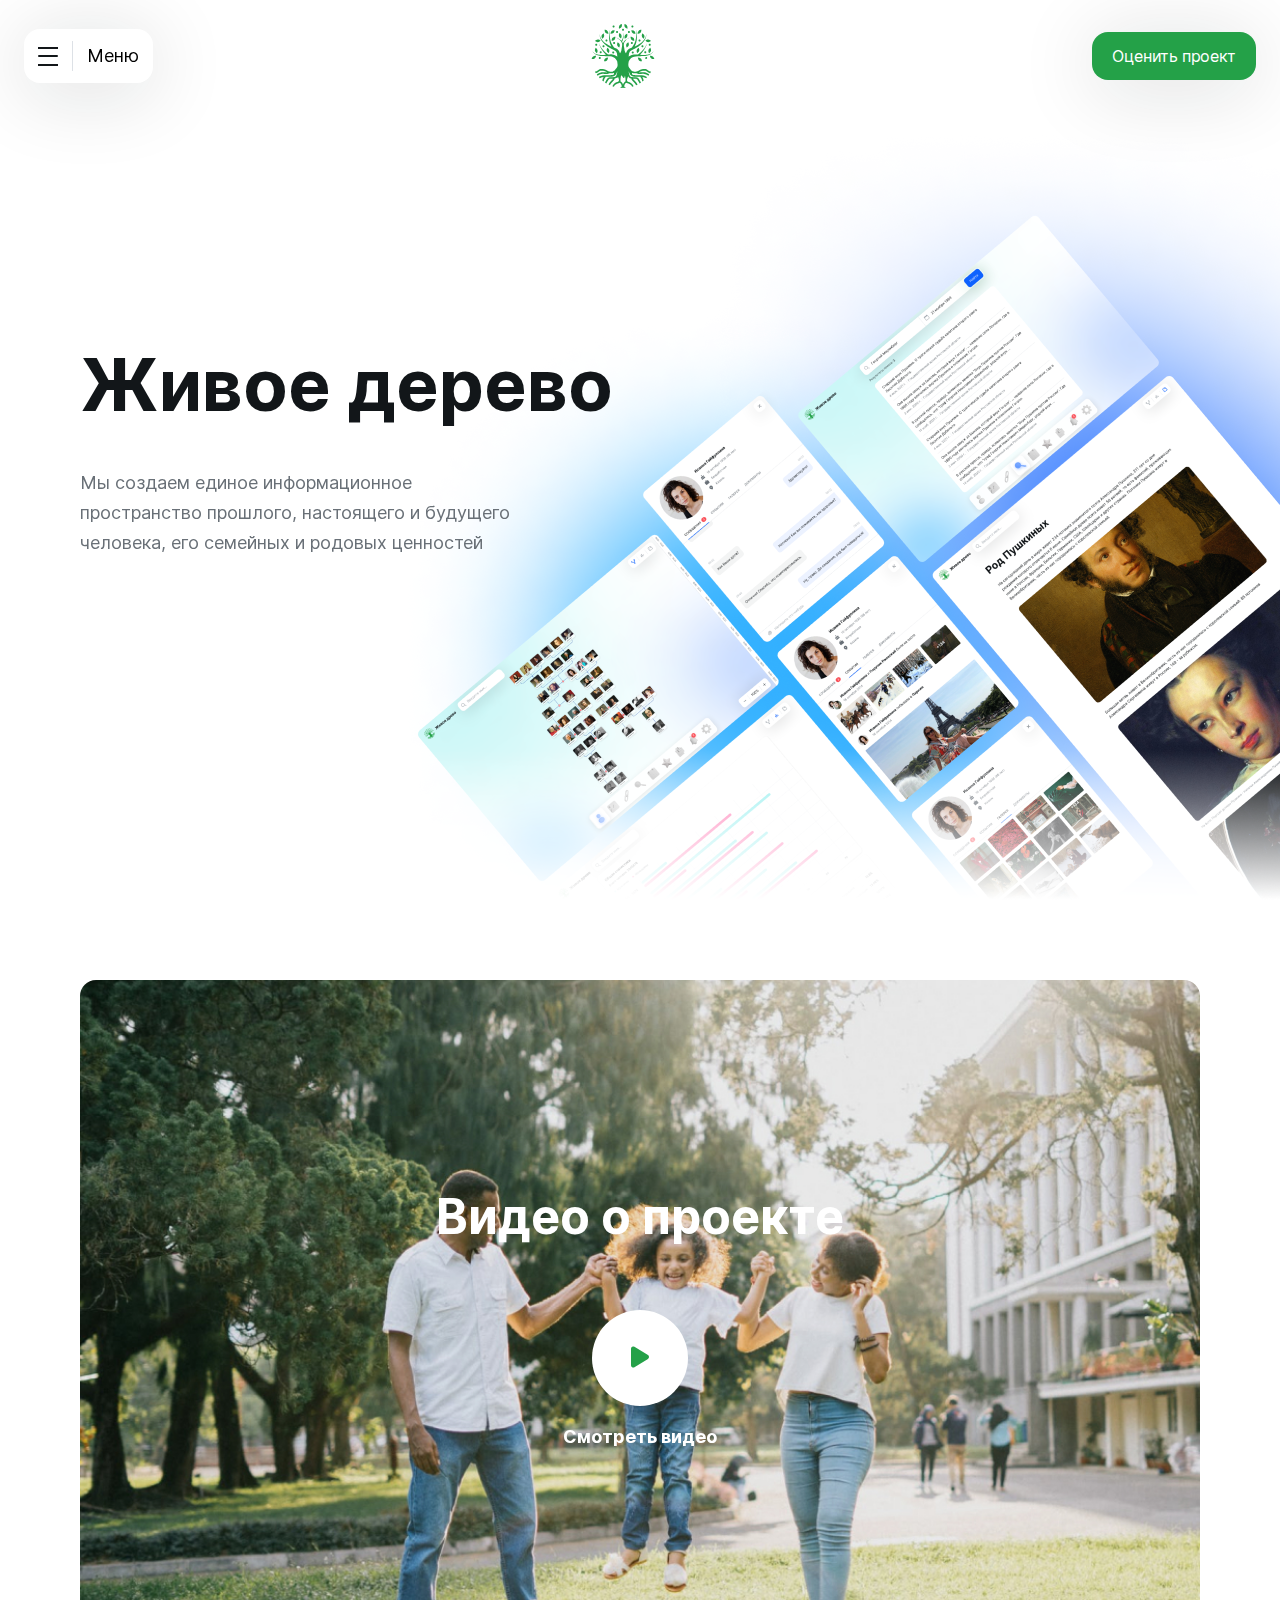
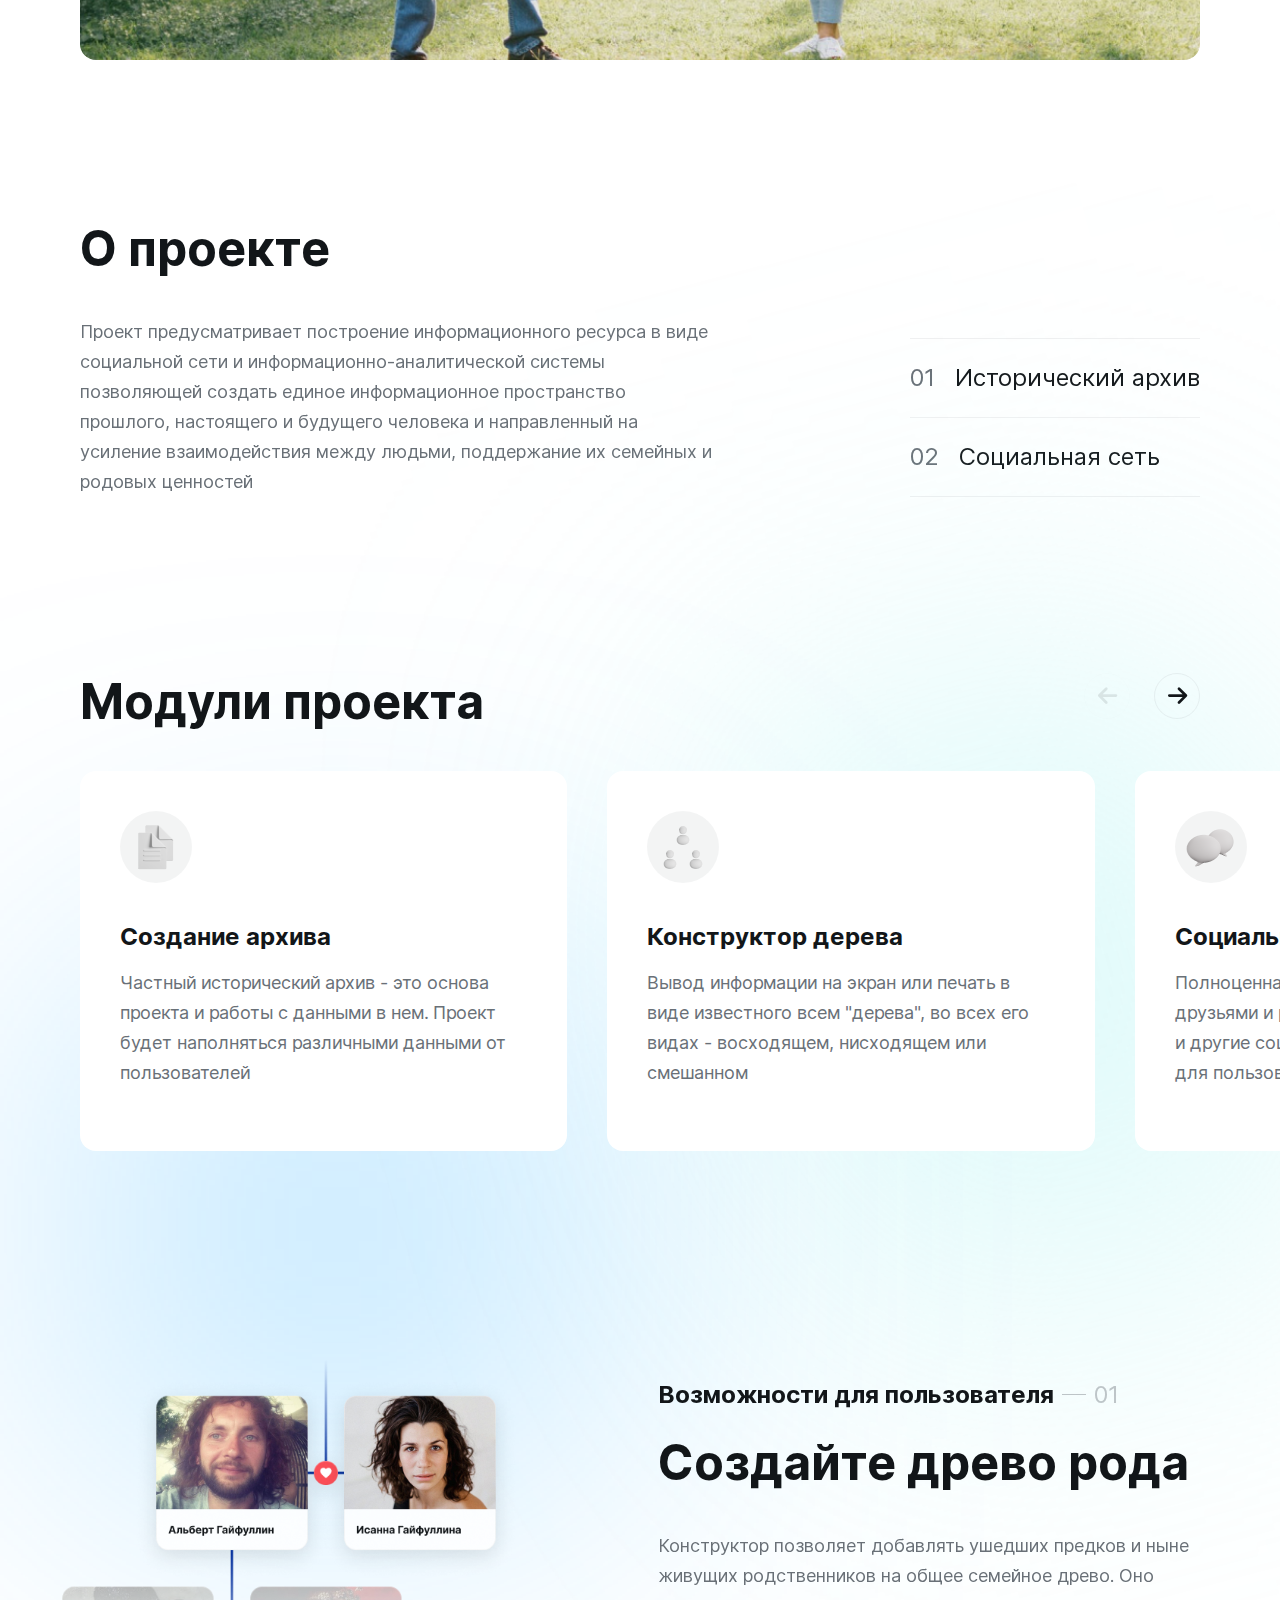
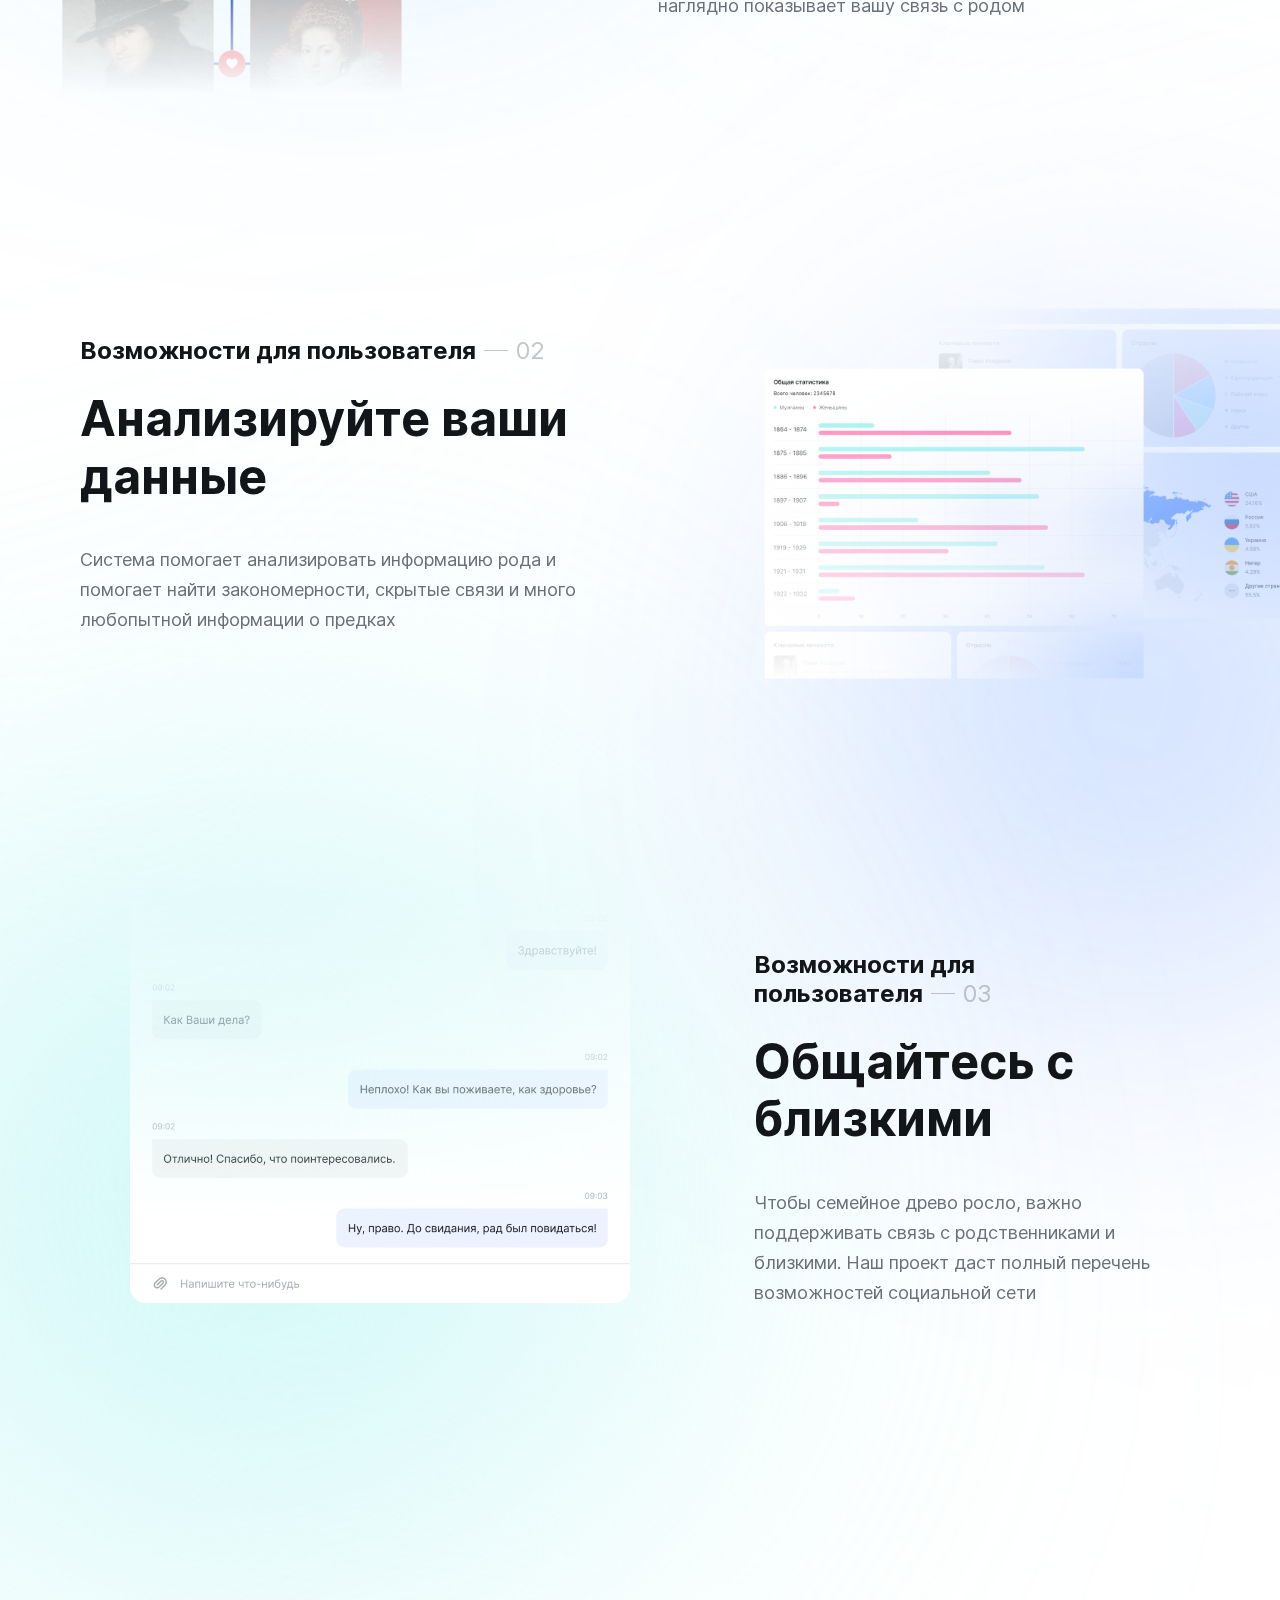
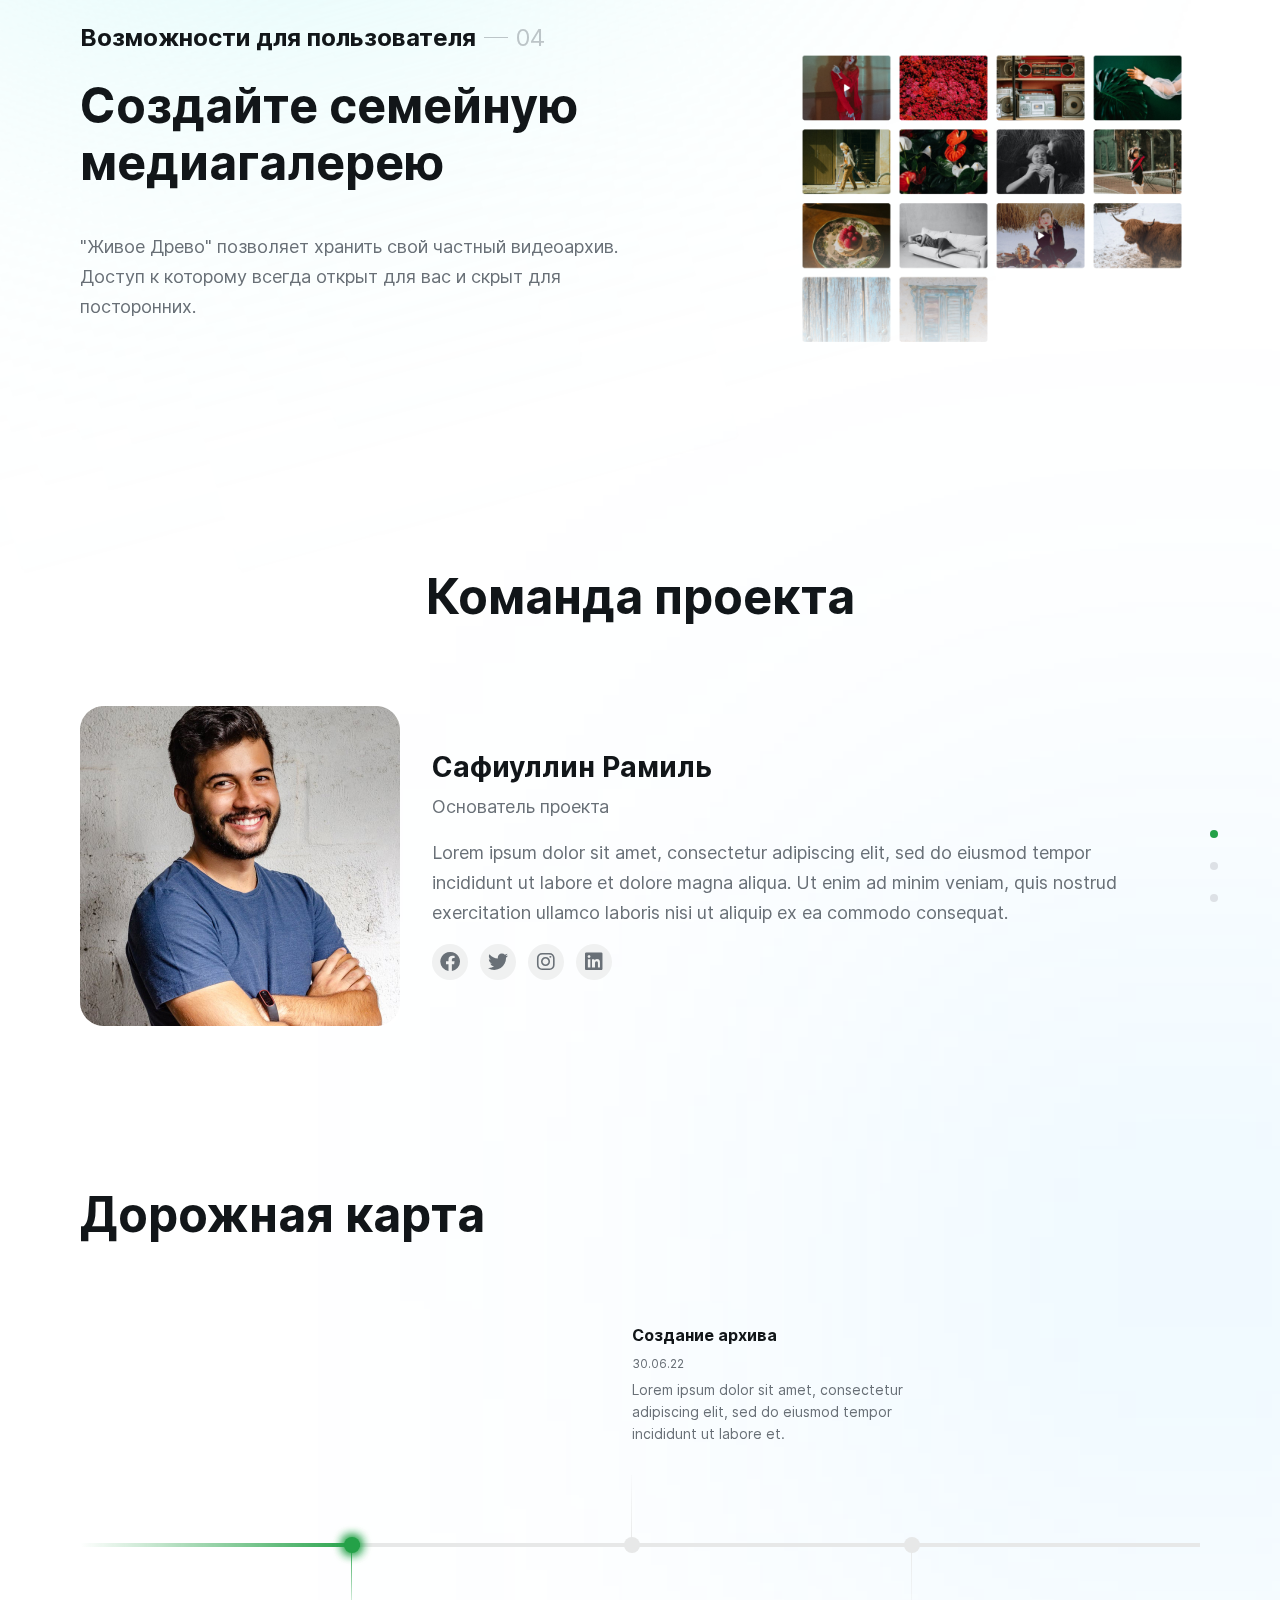
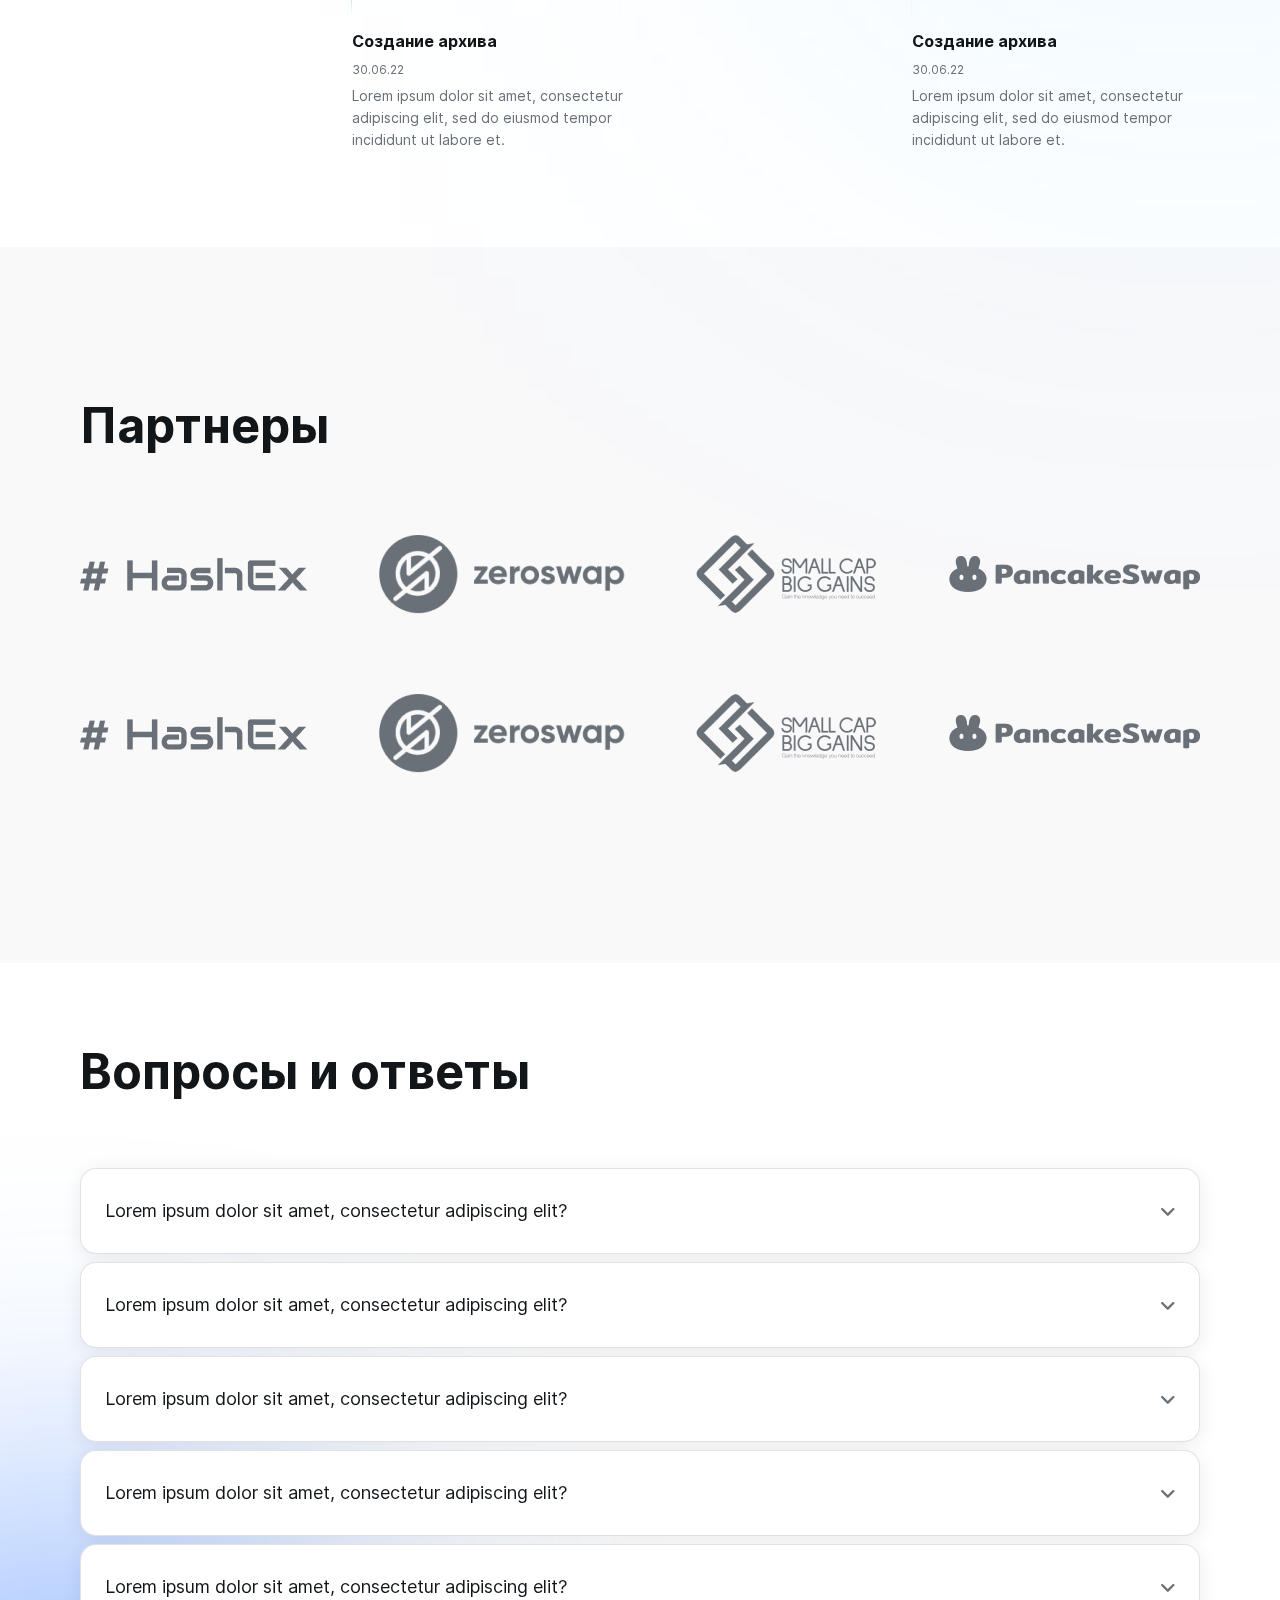
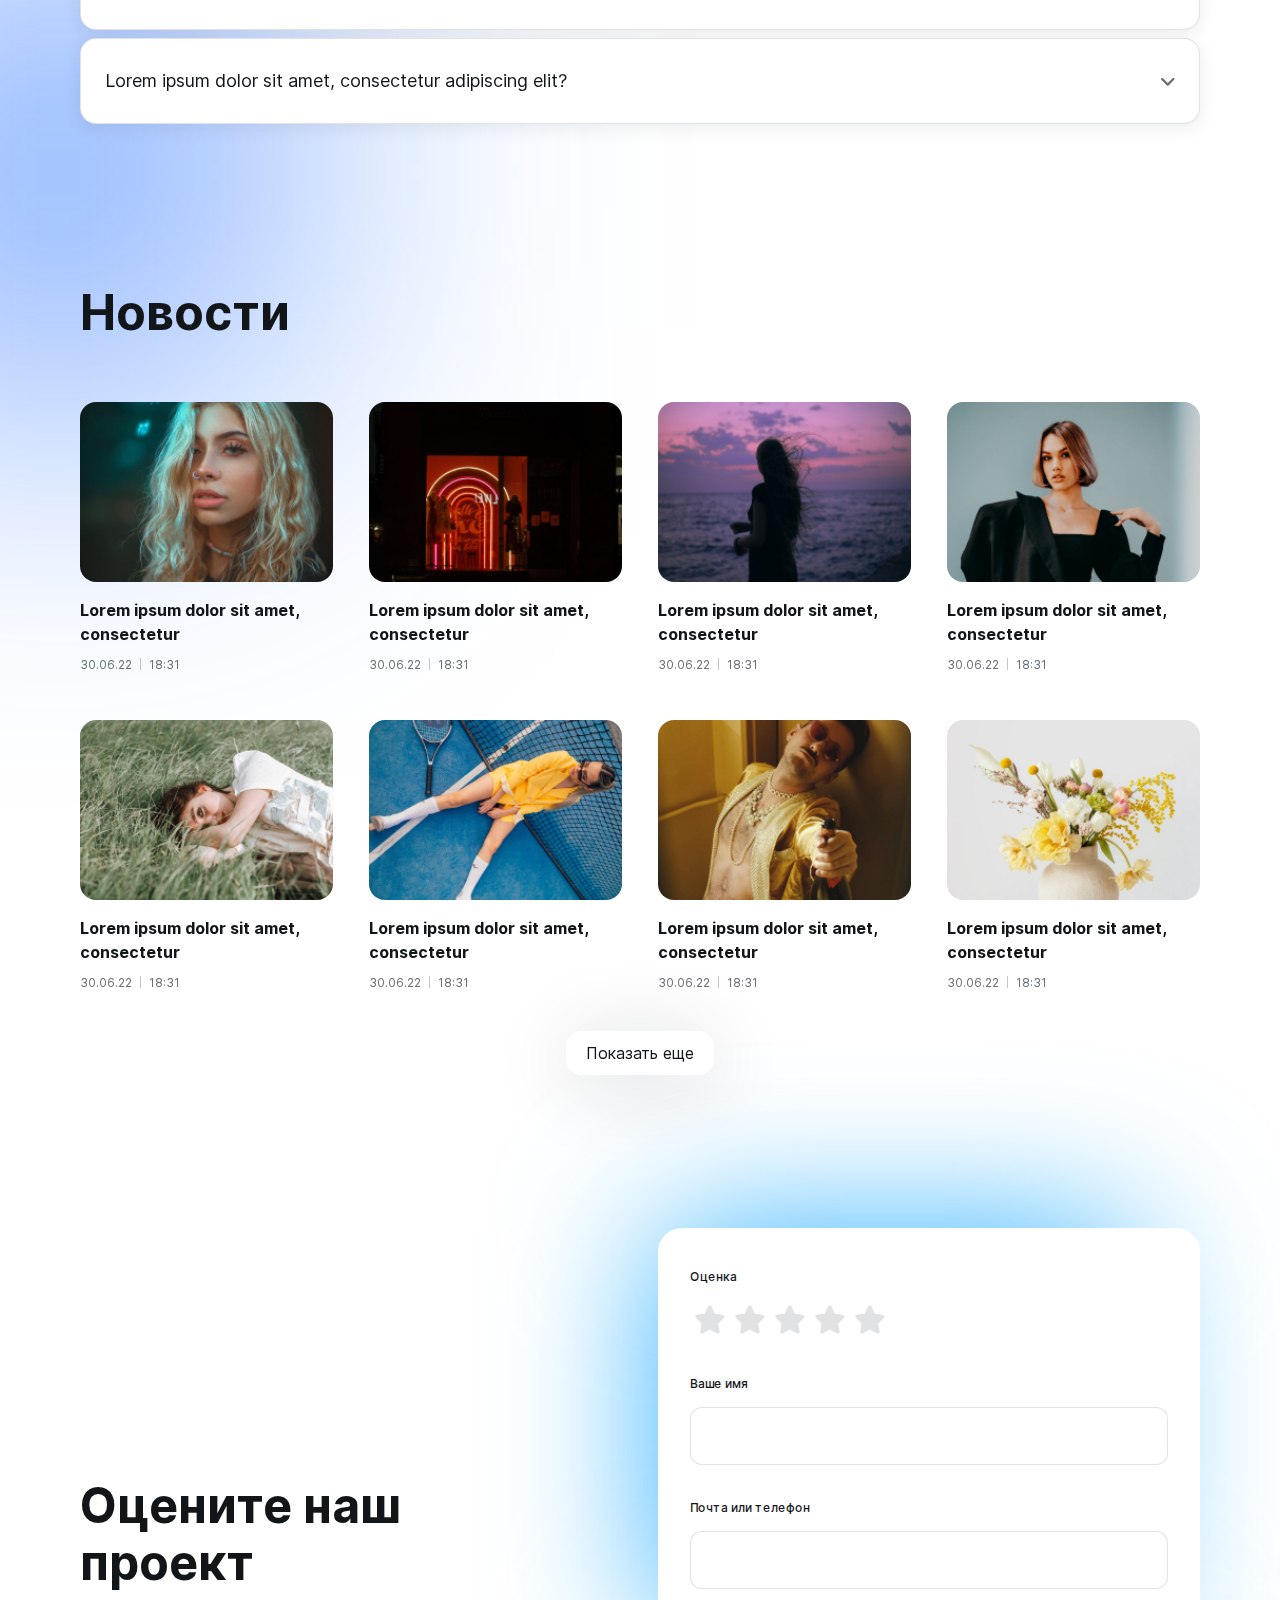
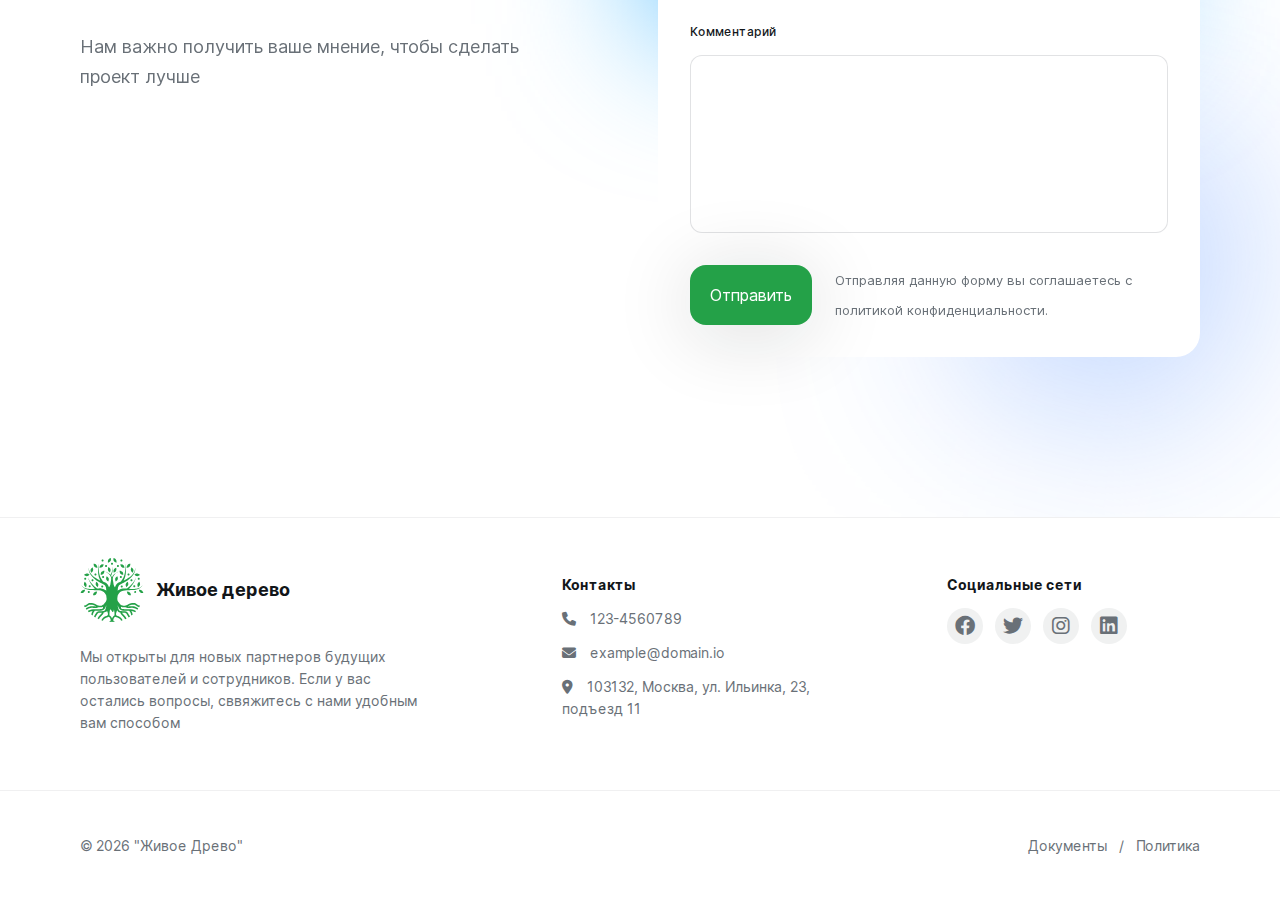
==== commit dc6ecaab: "hotfix" ====
--- a/index.html
+++ b/index.html
@@ -56,6 +56,7 @@
 					<li><a href="#roadmap">Дорожная карта</a></li>
 					<li><a href="#faq">Вопросы и ответы</a></li>
 					<li><a href="#news">Новости</a></li>
+					<li class="hide-on-desk"><a href="#rate">Оценить проект</a></li>
 				</ul>
 				<a href="/" class="logotype">
 					<img src="images/logo.svg" alt="">
@@ -253,7 +254,7 @@
 				<div class="row">
 					
 					<!-- Slider main container -->
-					<div class="team-carousel">
+					<div class="team-carousel" id="team-carousel">
 						<!-- Additional required wrapper -->
 						<div class="swiper-wrapper">
 							<!-- Slides -->
@@ -335,6 +336,7 @@
 						<div class="roadmap-wrap">
 							<div class="roadmap-three">
 								<div class="roadmap-item active">
+									<!-- empty important -->
 								</div>
 								<div class="roadmap-item">
 									<div class="roadmap-content">
@@ -357,6 +359,7 @@
 										<p>Lorem ipsum dolor sit amet, consectetur adipiscing elit, sed do eiusmod tempor incididunt ut labore et.</p>
 									</div>
 								</div>
+
 							</div>
 						</div>
 					</div>
--- a/css/main.css
+++ b/css/main.css
@@ -59,7 +59,9 @@
 h4{
 
 }
-
+.hide-on-desk{
+	display: none;
+}
 /* USER STYLES */
 .text-center{
 	text-align: center;
@@ -122,10 +124,12 @@
 	display: flex;
 	justify-content: space-between;
 	padding: 24px;
-	position: absolute;
+	position: fixed;
 	width: 100%;
 	align-items: center;
     top: 0;
+	z-index: 17;
+	background: #fff;
 }
 header ul{
 	position: absolute;
@@ -146,7 +150,7 @@
 	visibility: visible;
 	transition: 0.3s ease;
 }
-header ul li{margin: 20px 0;}
+header ul li{margin: 20px 0 0 0;}
 header ul li:first-child{margin-top: 0;}
 header ul li:last-child{margin-bottom: 0;}
 header ul li a{
@@ -532,6 +536,9 @@
 }
 .additional-styles-carousel .swiper-pagination{
 	right: 0%;
+	display: flex;
+    flex-flow: column;
+    align-items: flex-end;
 }
 .additional-styles-carousel .swiper-pagination .swiper-pagination-vertical.swiper-pagination-bullets .swiper-pagination-bullet, .swiper-vertical>.swiper-pagination-bullets .swiper-pagination-bullet{
 	margin: 12px 0;
@@ -923,15 +930,49 @@
 	display: flex;
     align-items: center;
     justify-content: center;
+	overflow: hidden;
+}
+body{
+	overflow: hidden;
 }
 /*roadmap*/
-.roadmap-bg {
-    background: url(../images/road-desk.png);
-    height: 69vh;
-    width: 100%;
-    background-position: center;
-    background-repeat: no-repeat;
-    background-size: contain;
+.roadmap-three-mobile {
+    display: none;
+    justify-content: space-between;
+    flex-flow: column;
+    height: 308px;
+    max-height: 400px;
+}
+.roadmap-three-mobile .roadmap-item{
+	background: #E7E8E8;
+	width: 4px;
+	height: 100%;
+	position: relative;
+}
+.roadmap-three-mobile .roadmap-item.active:first-child{
+	background: #E7E8E8;
+}
+.roadmap-three-mobile .roadmap-item.active:after{
+	background: var(--alt);
+}
+.roadmap-three-mobile .roadmap-item:after {
+    content: '';
+    width: 16px;
+    height: 16px;
+    background: #E7E8E8;
+    position: absolute;
+	background: var(--alt);
+	border-radius: 100%;
+	bottom: 50%;
+}
+.roadmap-three-mobile .roadmap-item:first-child::after{
+	top: 0;
+}
+.roadmap-three-mobile .roadmap-item:last-child::after{
+	bottom: 0;
+}
+.roadmap-three-mobile .roadmap-item.active{
+	background: var(--alt);
 }
 .roadmap-three{
 	display: flex;
--- a/css/media.css
+++ b/css/media.css
@@ -16,7 +16,18 @@
 
 /* md <= Large (lg) */
 @media (max-width : 992px) {
-
+	.hide-on-desk{
+		display: block;
+	}
+	header{
+		padding: 9px 24px;
+	}
+	.additional-styles-carousel .swiper-pagination{
+		position: relative;
+		display: flex;
+		justify-content: center;
+		flex-flow: row;
+	}
 	section.team:after{
 		right: auto;
 		left: 0;
@@ -174,6 +185,93 @@
     	z-index: -1;
 		display: block;
 	}
+	.roadmap-wrap{
+		
+		padding: inherit;
+	}
+	.roadmap-three-mobile{
+		display: flex;
+	}
+	.roadmap-three{
+		justify-content: stretch;
+		flex-flow: column;
+		position: relative;
+		height: 100%;
+	}
+	.roadmap-three .roadmap-item .roadmap-content{
+		left: auto;
+		top: auto;
+		margin-top: 0;
+		position: relative;
+		margin-left: 48px;
+		margin-bottom: 32px;
+	}
+	.roadmap-three .roadmap-item .roadmap-content p{
+		margin-bottom: 0;
+		color: var(--main-text);
+		margin-top: 4px;
+	}
+	.roadmap-content time{
+		font-weight: 500;
+	}
+	.roadmap-three .roadmap-item .roadmap-content p{
+		margin-bottom: 0;
+	}
+	.roadmap-three .roadmap-item{
+		width: 100%;
+		height: auto;
+		border-left: 4px solid #E7E8E8;
+	}
+	.roadmap-three .roadmap-item.active{
+		border-left: 4px solid var(--alt);
+		background: transparent;
+	}
+	.roadmap-three .roadmap-item{
+		background: transparent;
+	}
+	.roadmap-three .roadmap-item:nth-of-type(2n+1) .roadmap-content{
+		margin-bottom: 32px;
+	}
+	.roadmap-three .roadmap-item:nth-of-type(2n+1) .roadmap-content{
+		margin-bottom: 32px;
+	}
+	.roadmap-three .roadmap-item:last-child{
+		border: none;
+	}
+	.roadmap-three .roadmap-item.active:first-child::before{
+		content: '';
+	}
+	.roadmap-three .roadmap-item:after{
+		top: auto;
+		bottom: auto;
+		right: auto;
+		left: -10px;
+	}
+	.roadmap-three .roadmap-item:before{
+		width: 34px;
+		height: 1px;
+		right: auto;
+		left: 0;
+		top: 7px;
+	}
+	.roadmap-three .roadmap-item:last-child::before{
+		content: '';
+	}
+	.roadmap-three .roadmap-item:nth-child(2)::before{
+		content: none;
+	}
+	.roadmap-three .roadmap-item .roadmap-content h4{
+		line-height: 1;
+	}
+	.roadmap-three .roadmap-item.active:before {
+		background: linear-gradient(90deg, #24A148 0%, rgba(36, 161, 72, 0) 100%);
+	}
+	.roadmap-three .roadmap-item:before{
+		background: linear-gradient(90deg, #E7E8E8 0%, #e7e8e829 100%);
+	}
+	.roadmap-wrap{
+		margin-top: 32px;
+	}
 }
 
 /* sm <= Medium (md) */
@@ -353,7 +451,7 @@
 
 /* Large (lg) */
 @media (min-width : 992px) {
-
+	
 }
 
 /* Extra large (xl) */
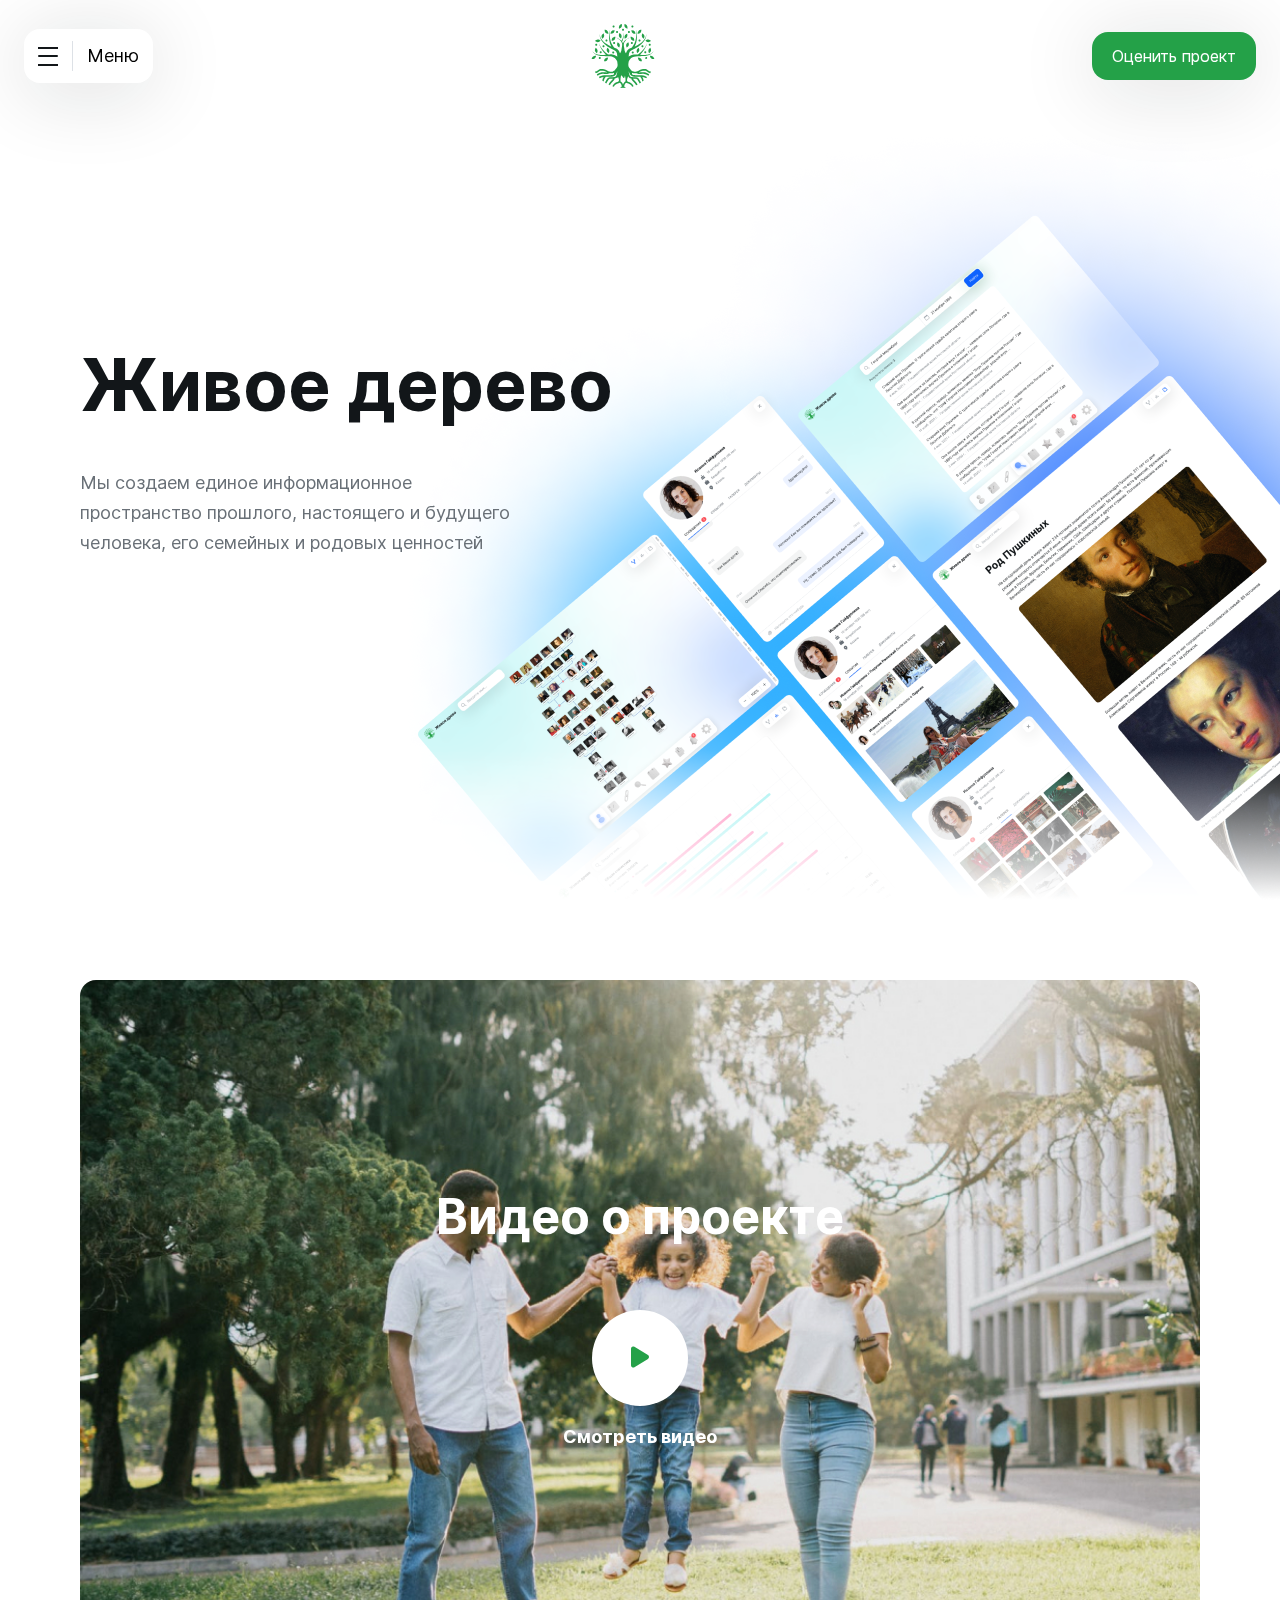
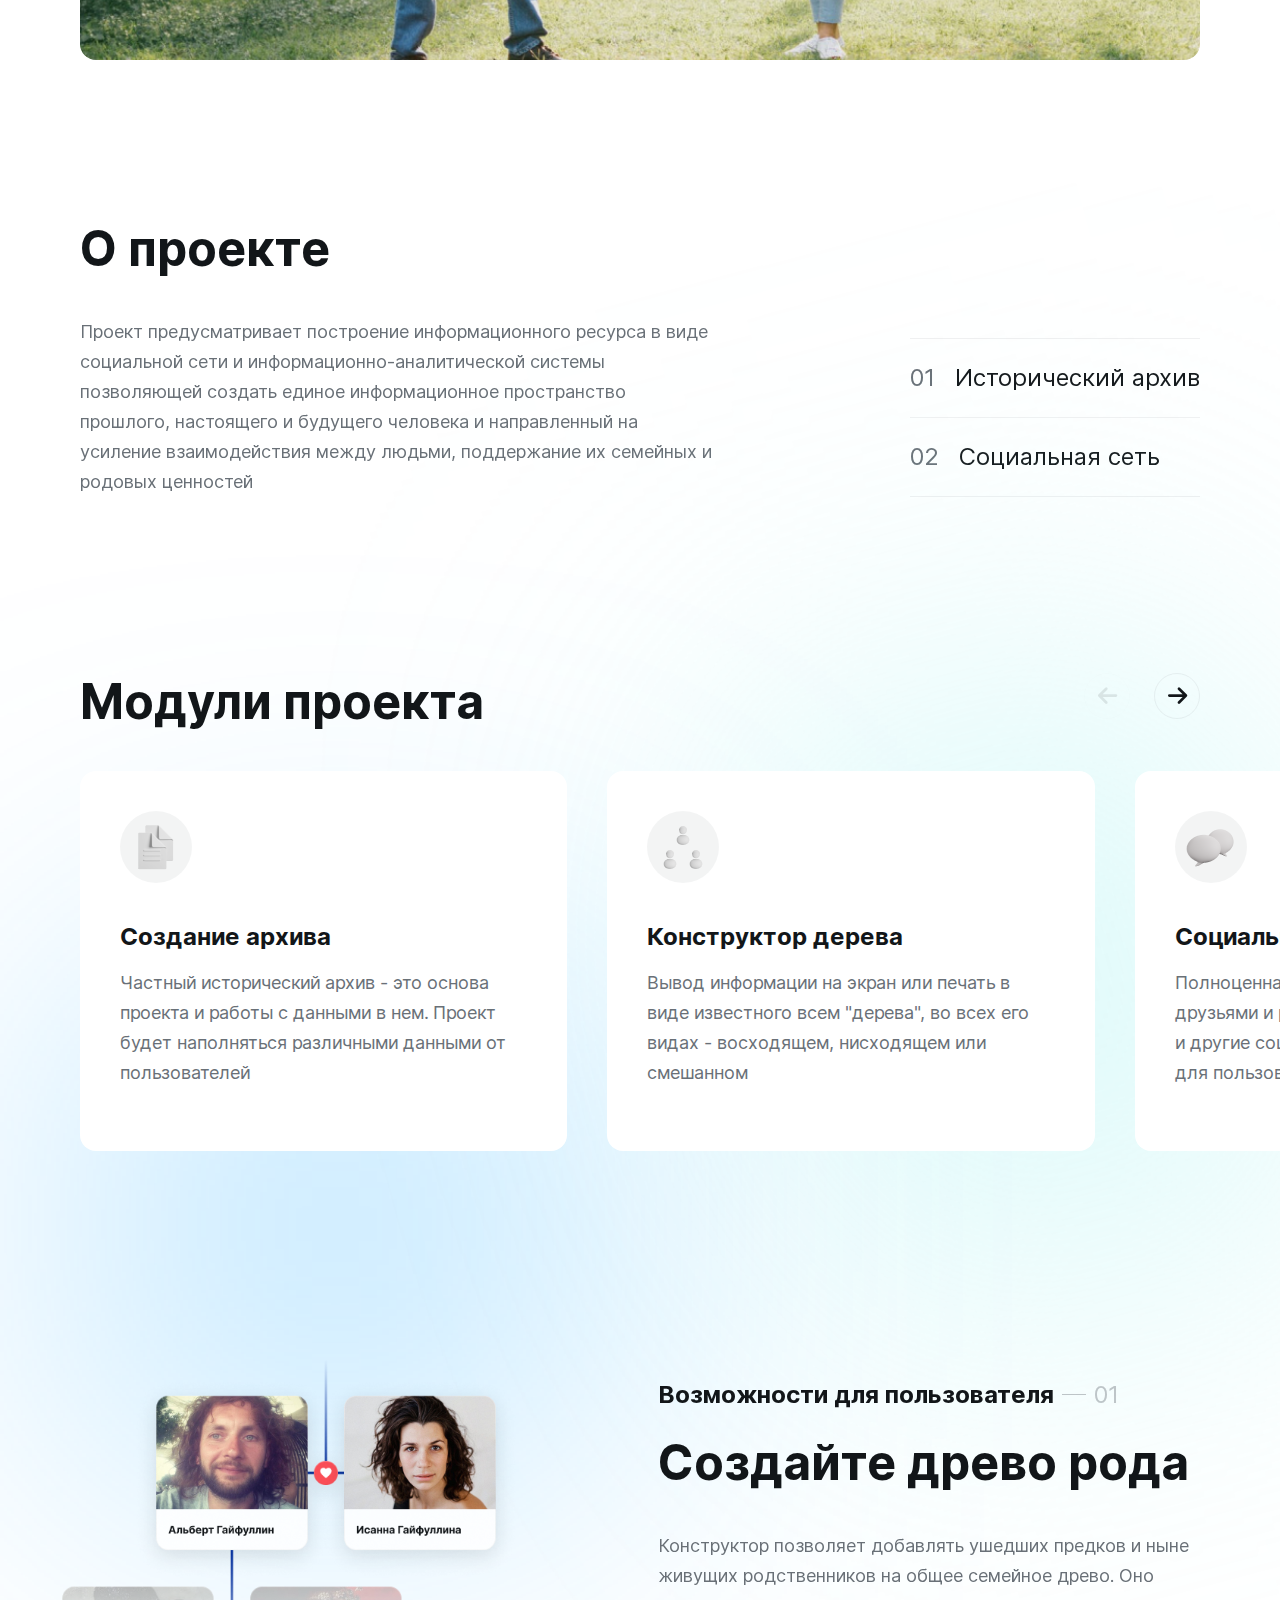
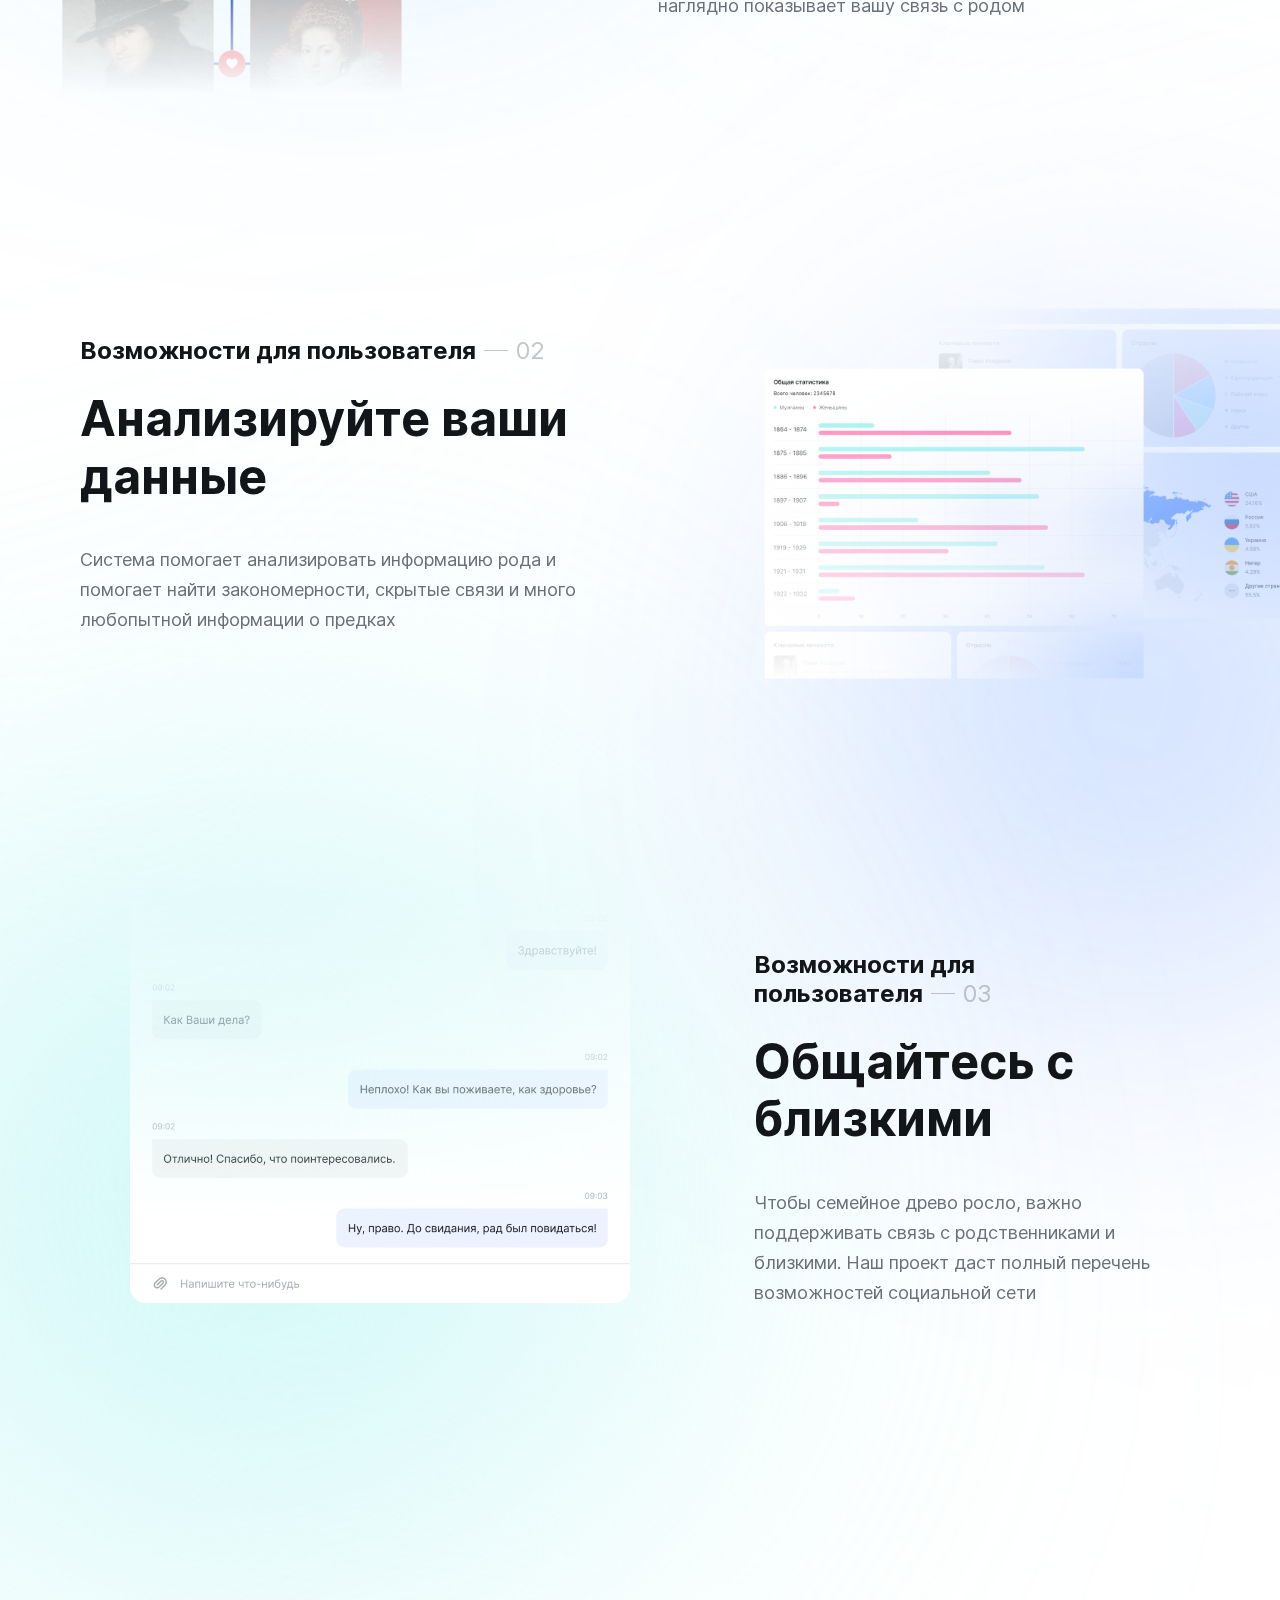
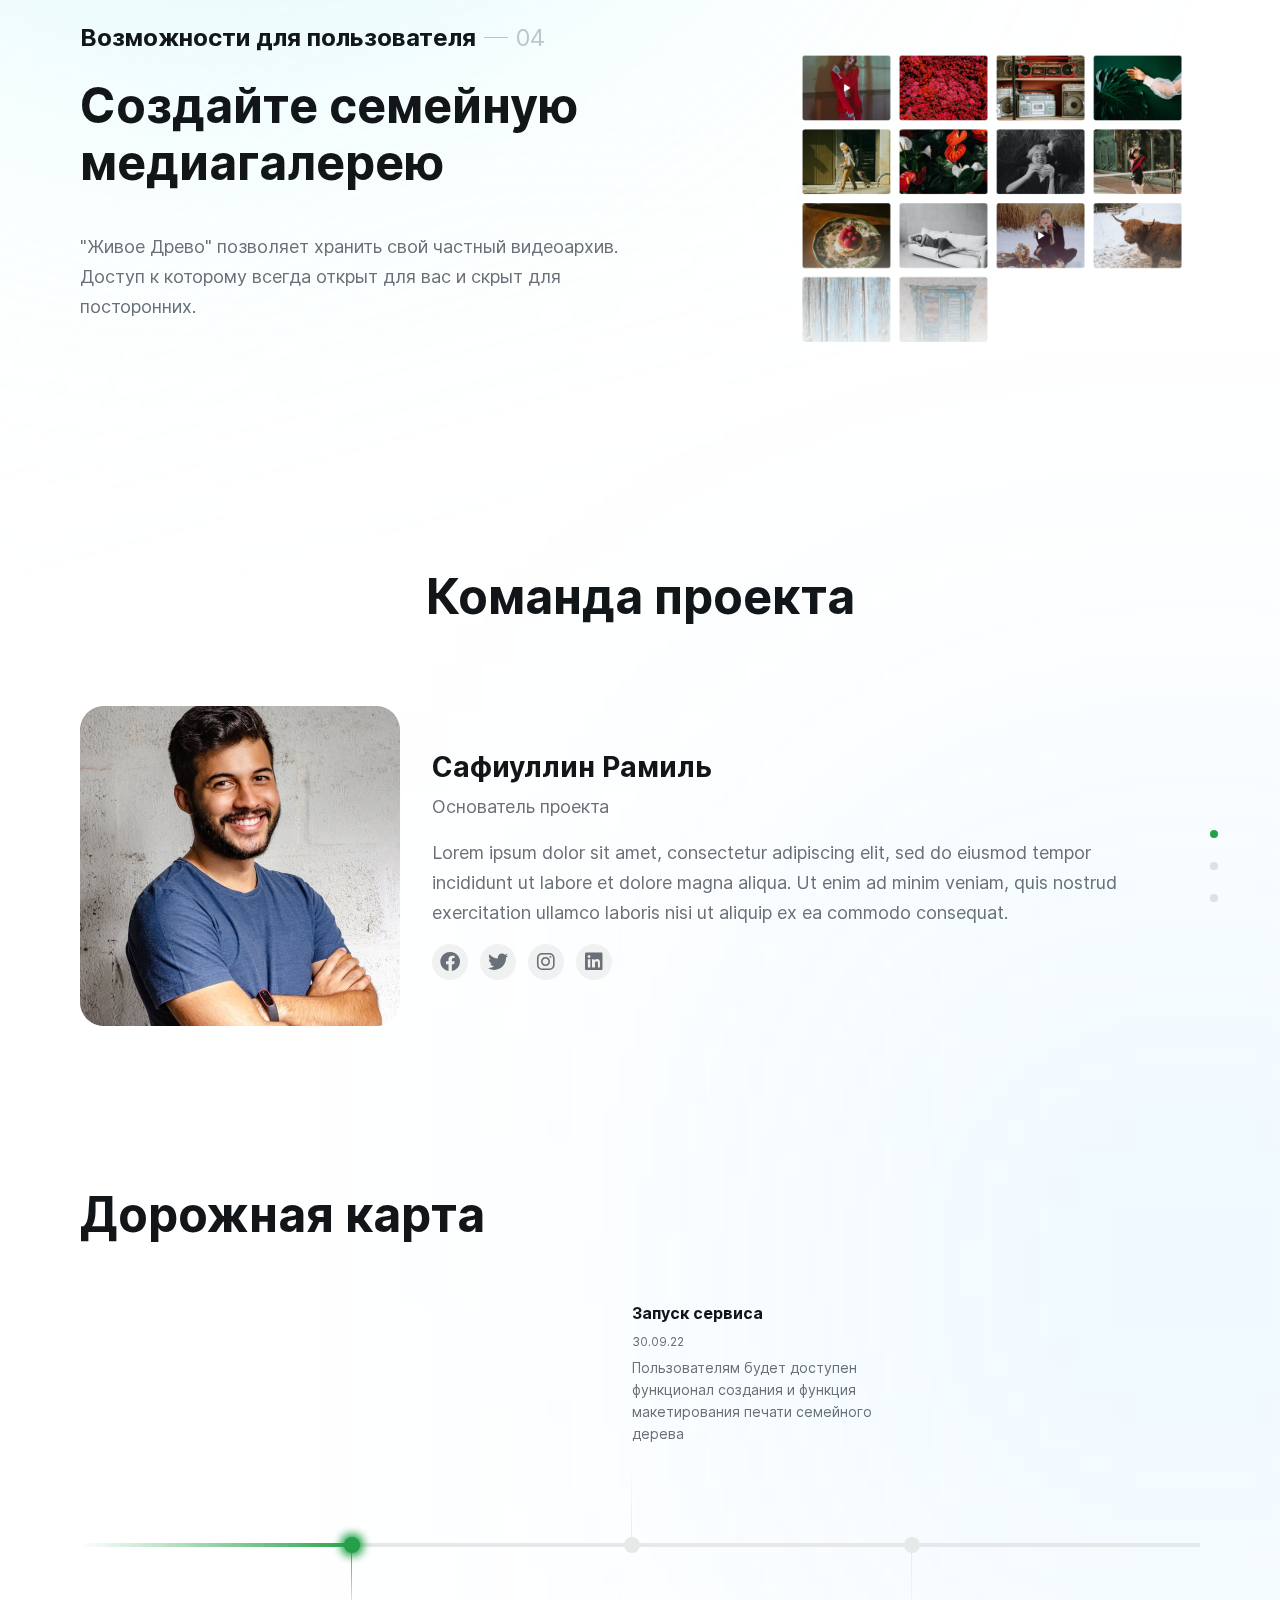
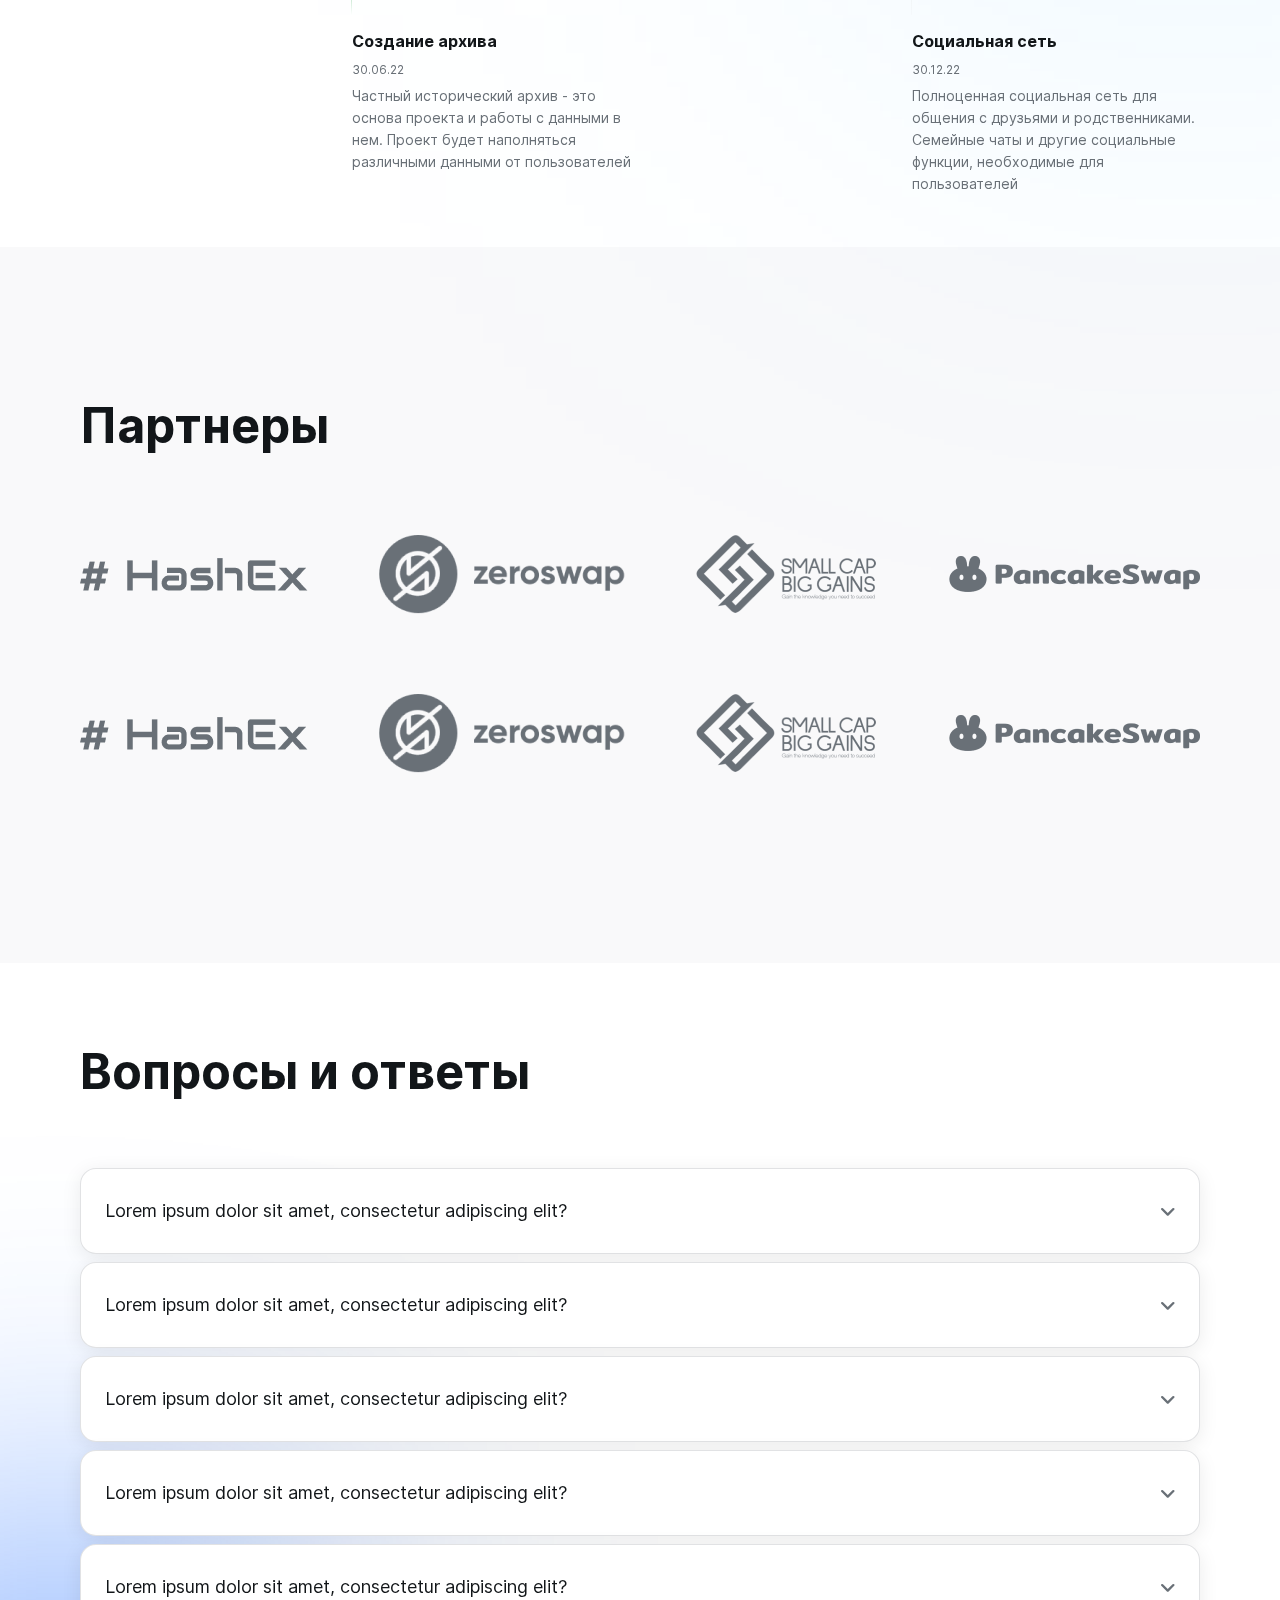
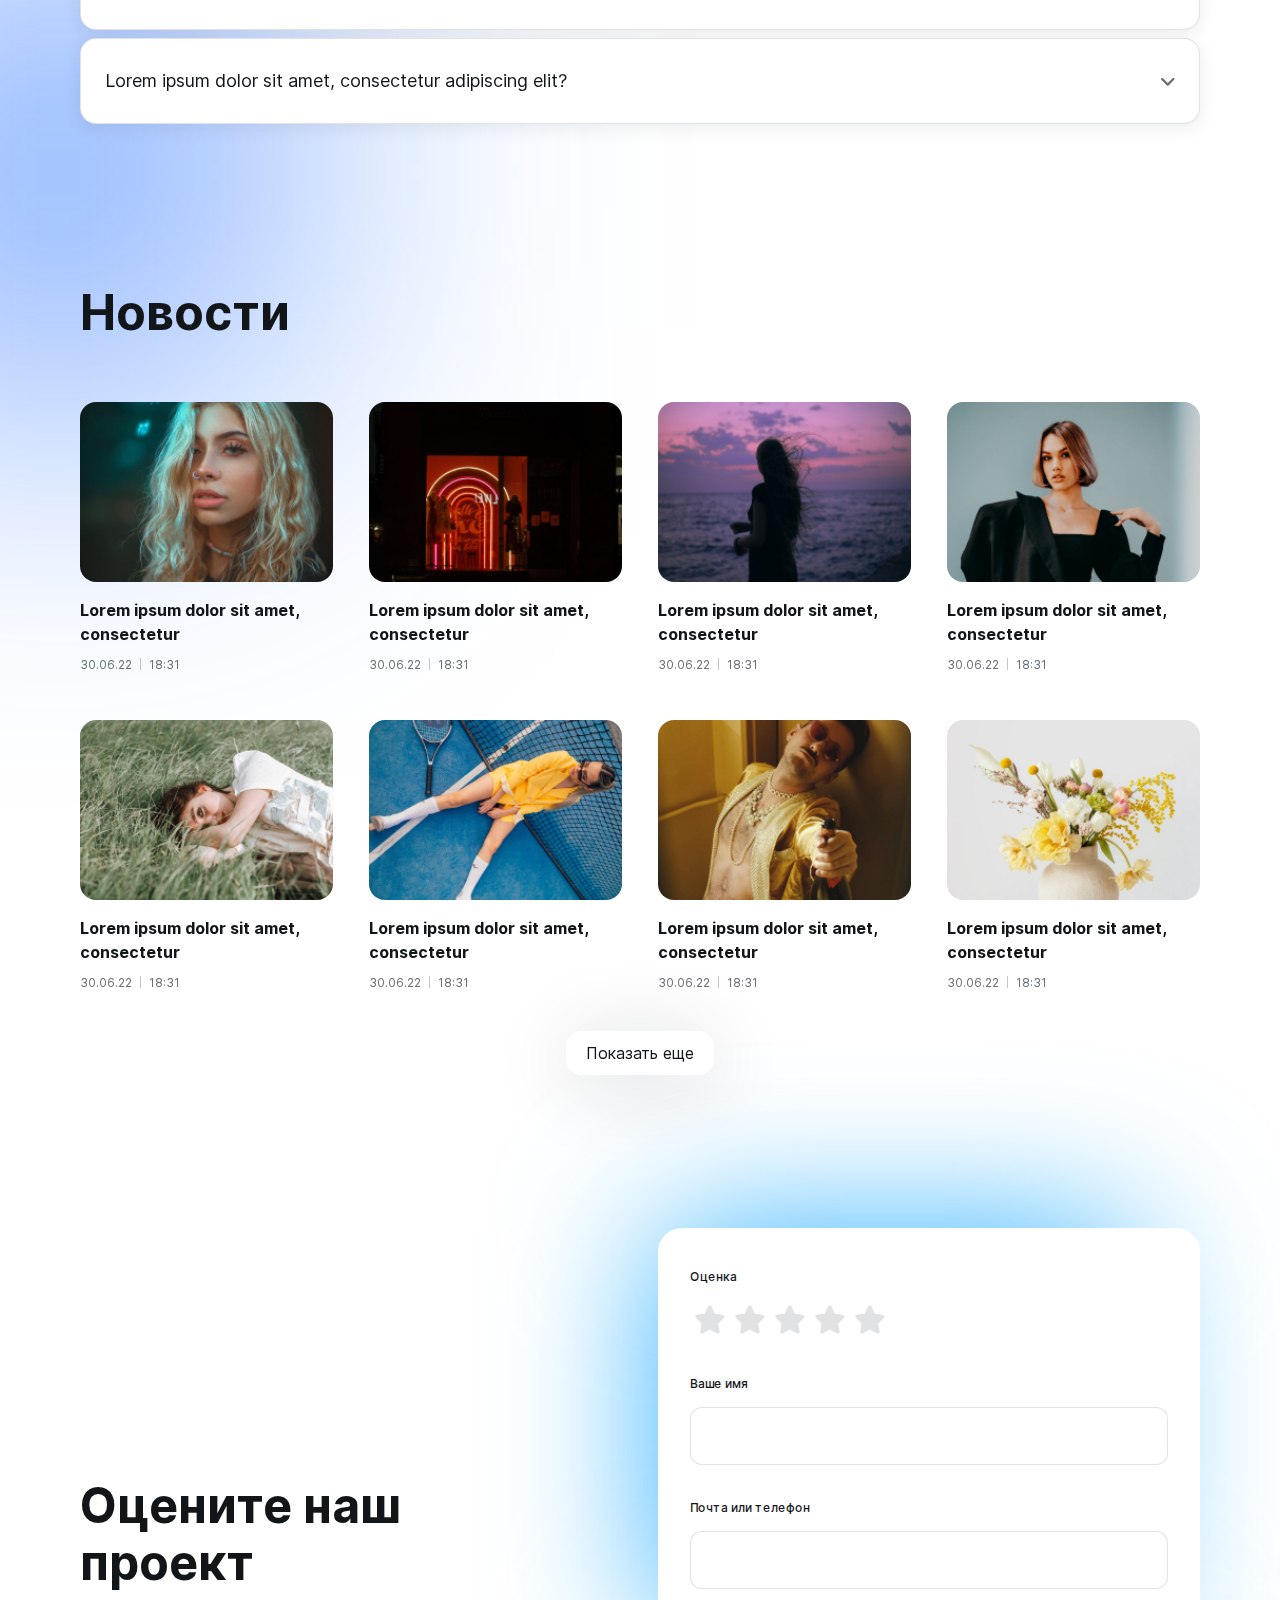
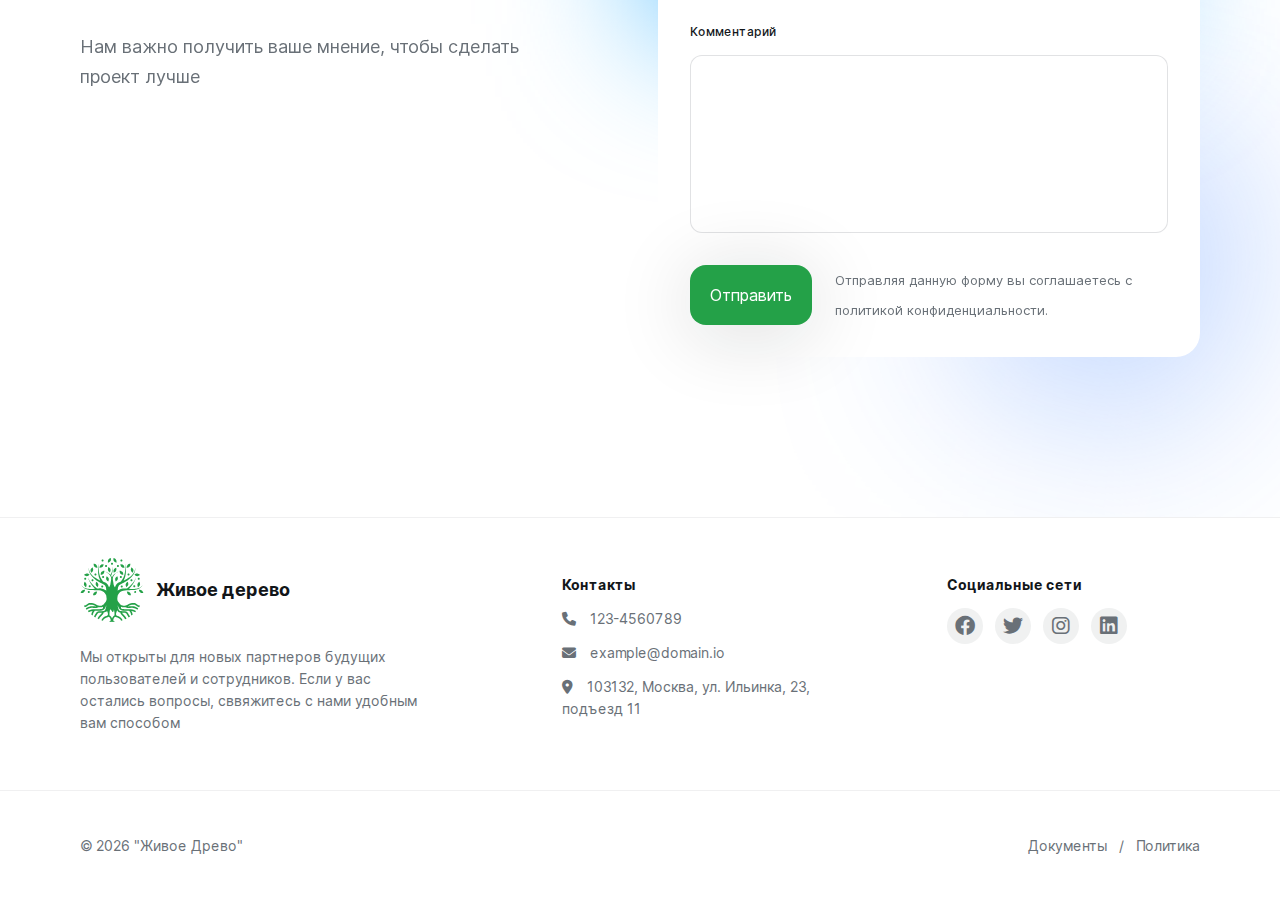
==== commit 77c89bd9: "hotfix3" ====
--- a/index.html
+++ b/index.html
@@ -342,21 +342,21 @@
 									<div class="roadmap-content">
 										<h4>Создание архива</h4>
 										<time>30.06.22</time>
-										<p>Lorem ipsum dolor sit amet, consectetur adipiscing elit, sed do eiusmod tempor incididunt ut labore et.</p>
+										<p>Частный исторический архив - это основа проекта и работы с данными в нем. Проект будет наполняться различными данными от пользователей</p>
 									</div>
 								</div>
 								<div class="roadmap-item">
 									<div class="roadmap-content">
-										<h4>Создание архива</h4>
-										<time>30.06.22</time>
-										<p>Lorem ipsum dolor sit amet, consectetur adipiscing elit, sed do eiusmod tempor incididunt ut labore et.</p>
+										<h4>Запуск сервиса</h4>
+										<time>30.09.22</time>
+										<p>Пользователям будет доступен функционал создания и функция макетирования  печати семейного дерева</p>
 									</div>
 								</div>
 								<div class="roadmap-item">
 									<div class="roadmap-content">
-										<h4>Создание архива</h4>
-										<time>30.06.22</time>
-										<p>Lorem ipsum dolor sit amet, consectetur adipiscing elit, sed do eiusmod tempor incididunt ut labore et.</p>
+										<h4>Социальная сеть</h4>
+										<time>30.12.22</time>
+										<p>Полноценная социальная сеть для общения с друзьями и родственниками. Семейные чаты и другие социальные функции, необходимые для пользователей</p>
 									</div>
 								</div>
 
--- a/css/main.css
+++ b/css/main.css
@@ -124,12 +124,17 @@
 	display: flex;
 	justify-content: space-between;
 	padding: 24px;
-	position: fixed;
+	position: absolute;
 	width: 100%;
 	align-items: center;
     top: 0;
 	z-index: 17;
+	transition: 0.2s ease;
+}
+header.sticky-menu{
+	position: fixed;
 	background: #fff;
+	transition: 0.2s ease;
 }
 header ul{
 	position: absolute;
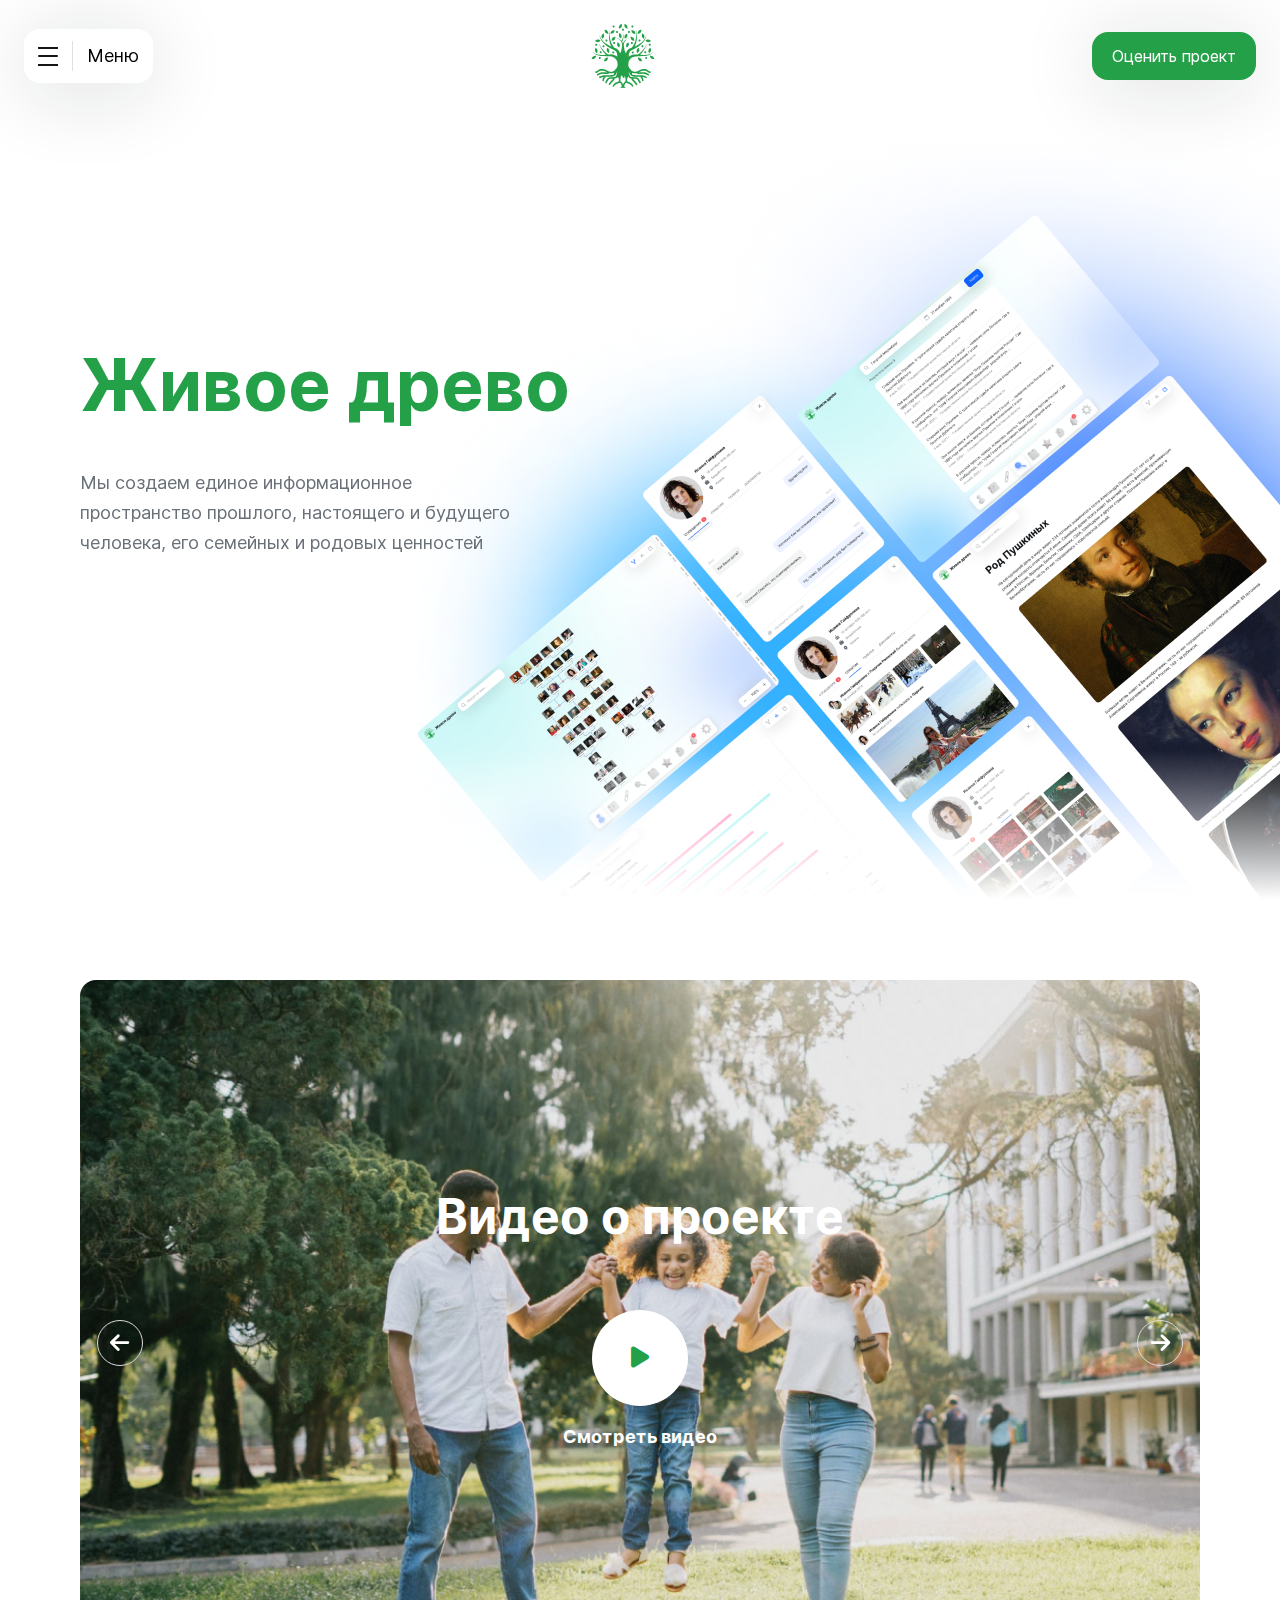
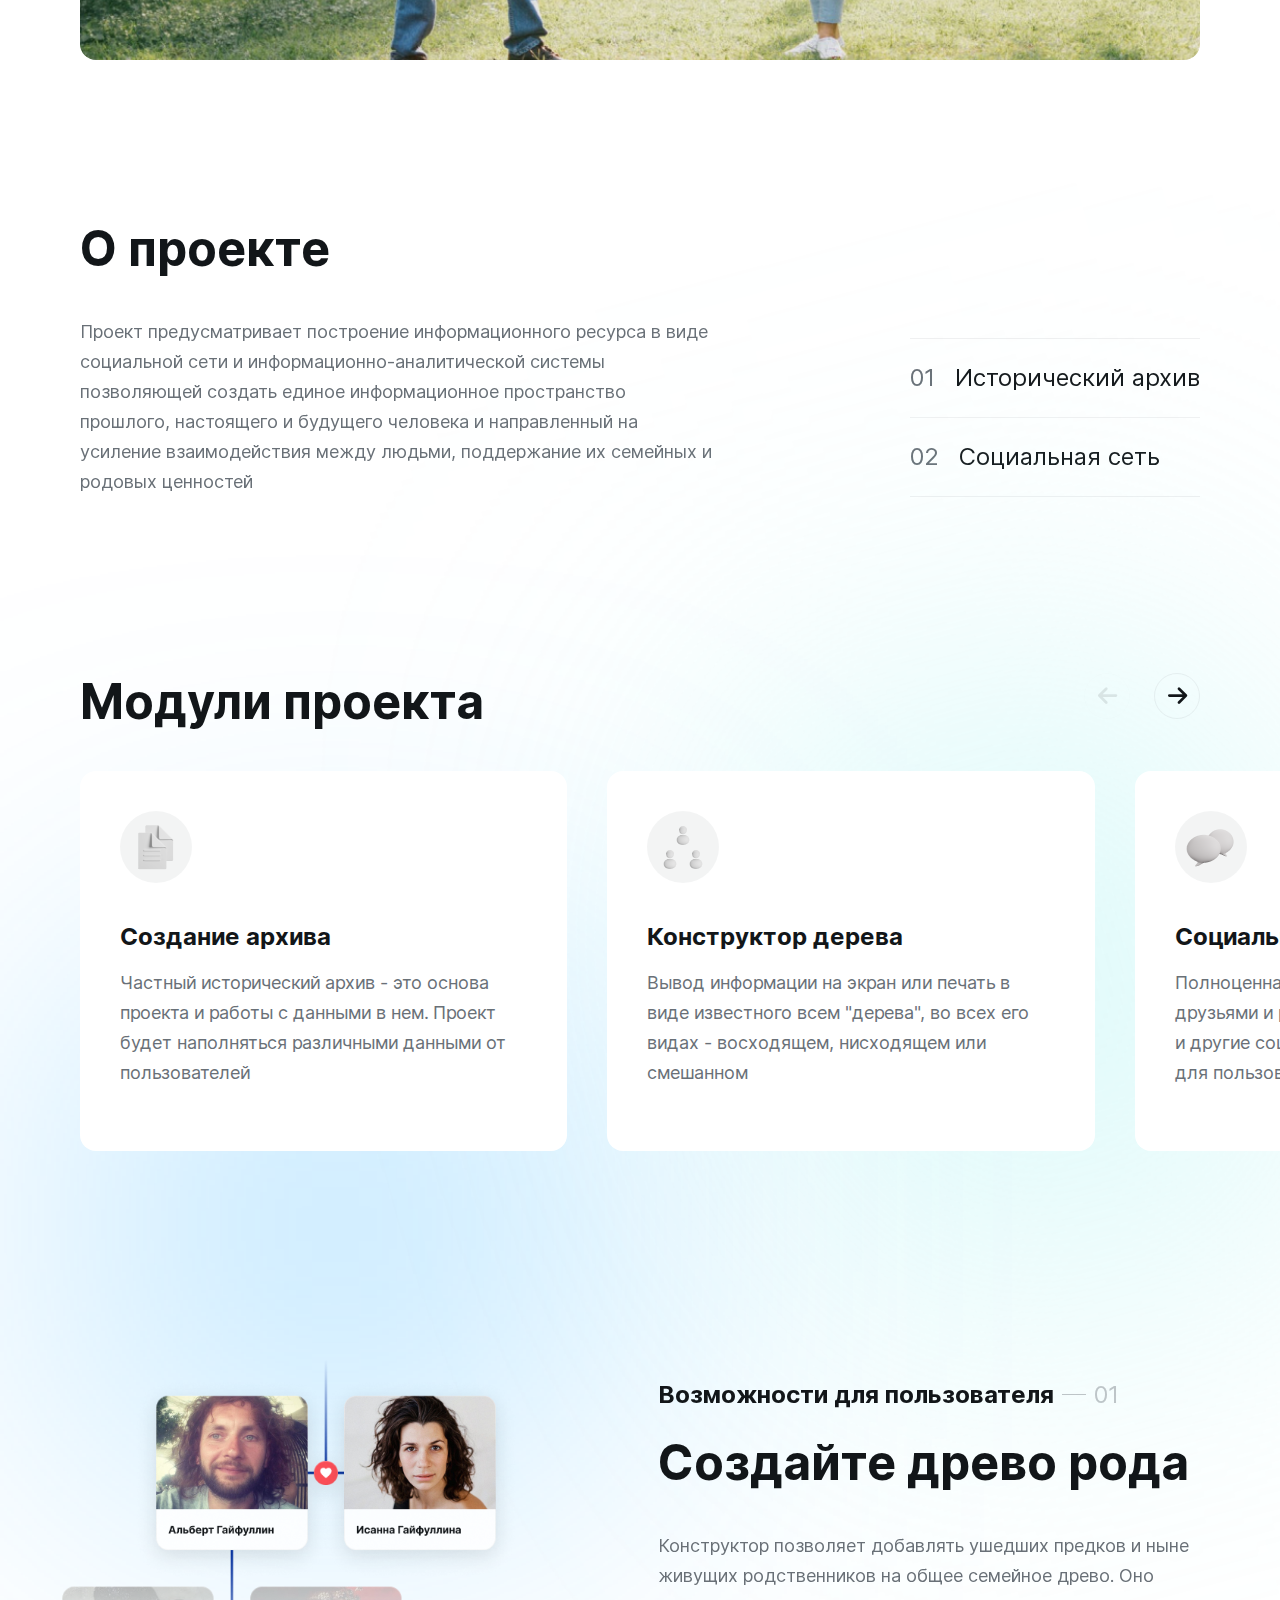
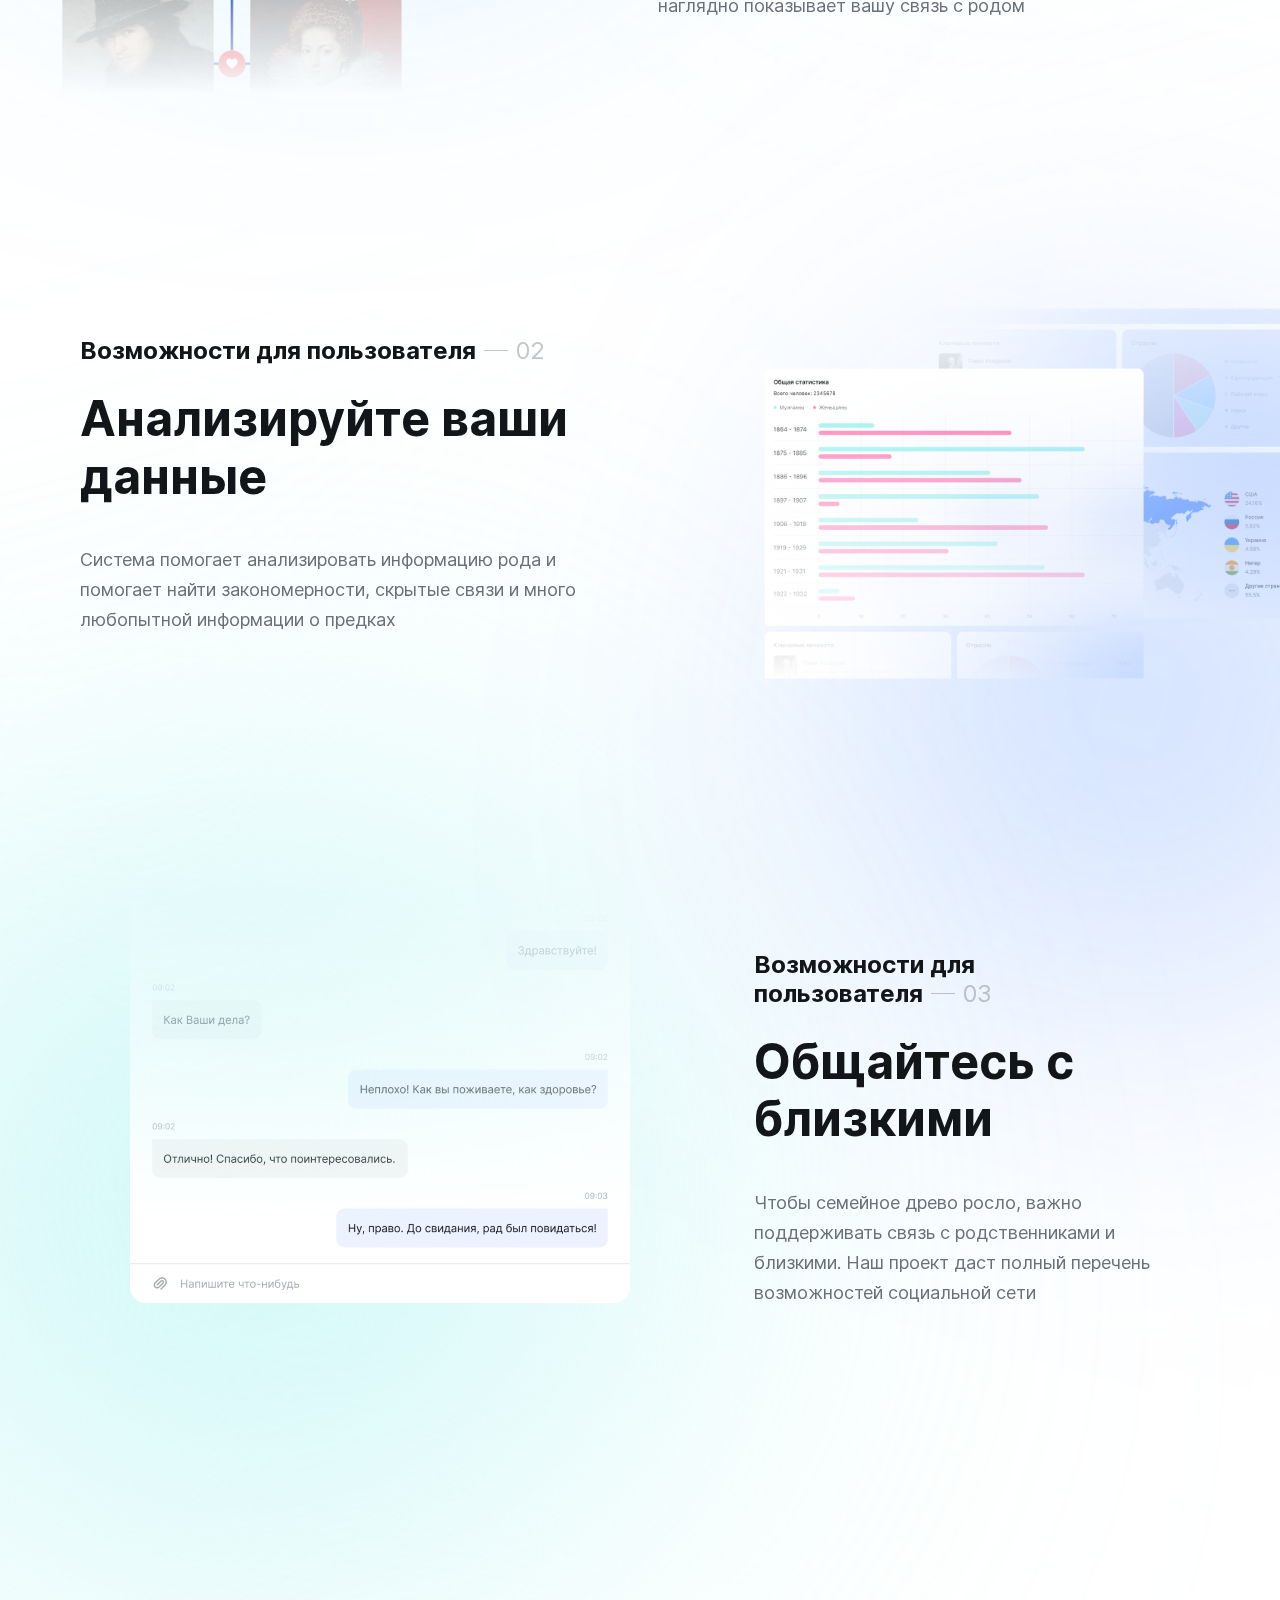
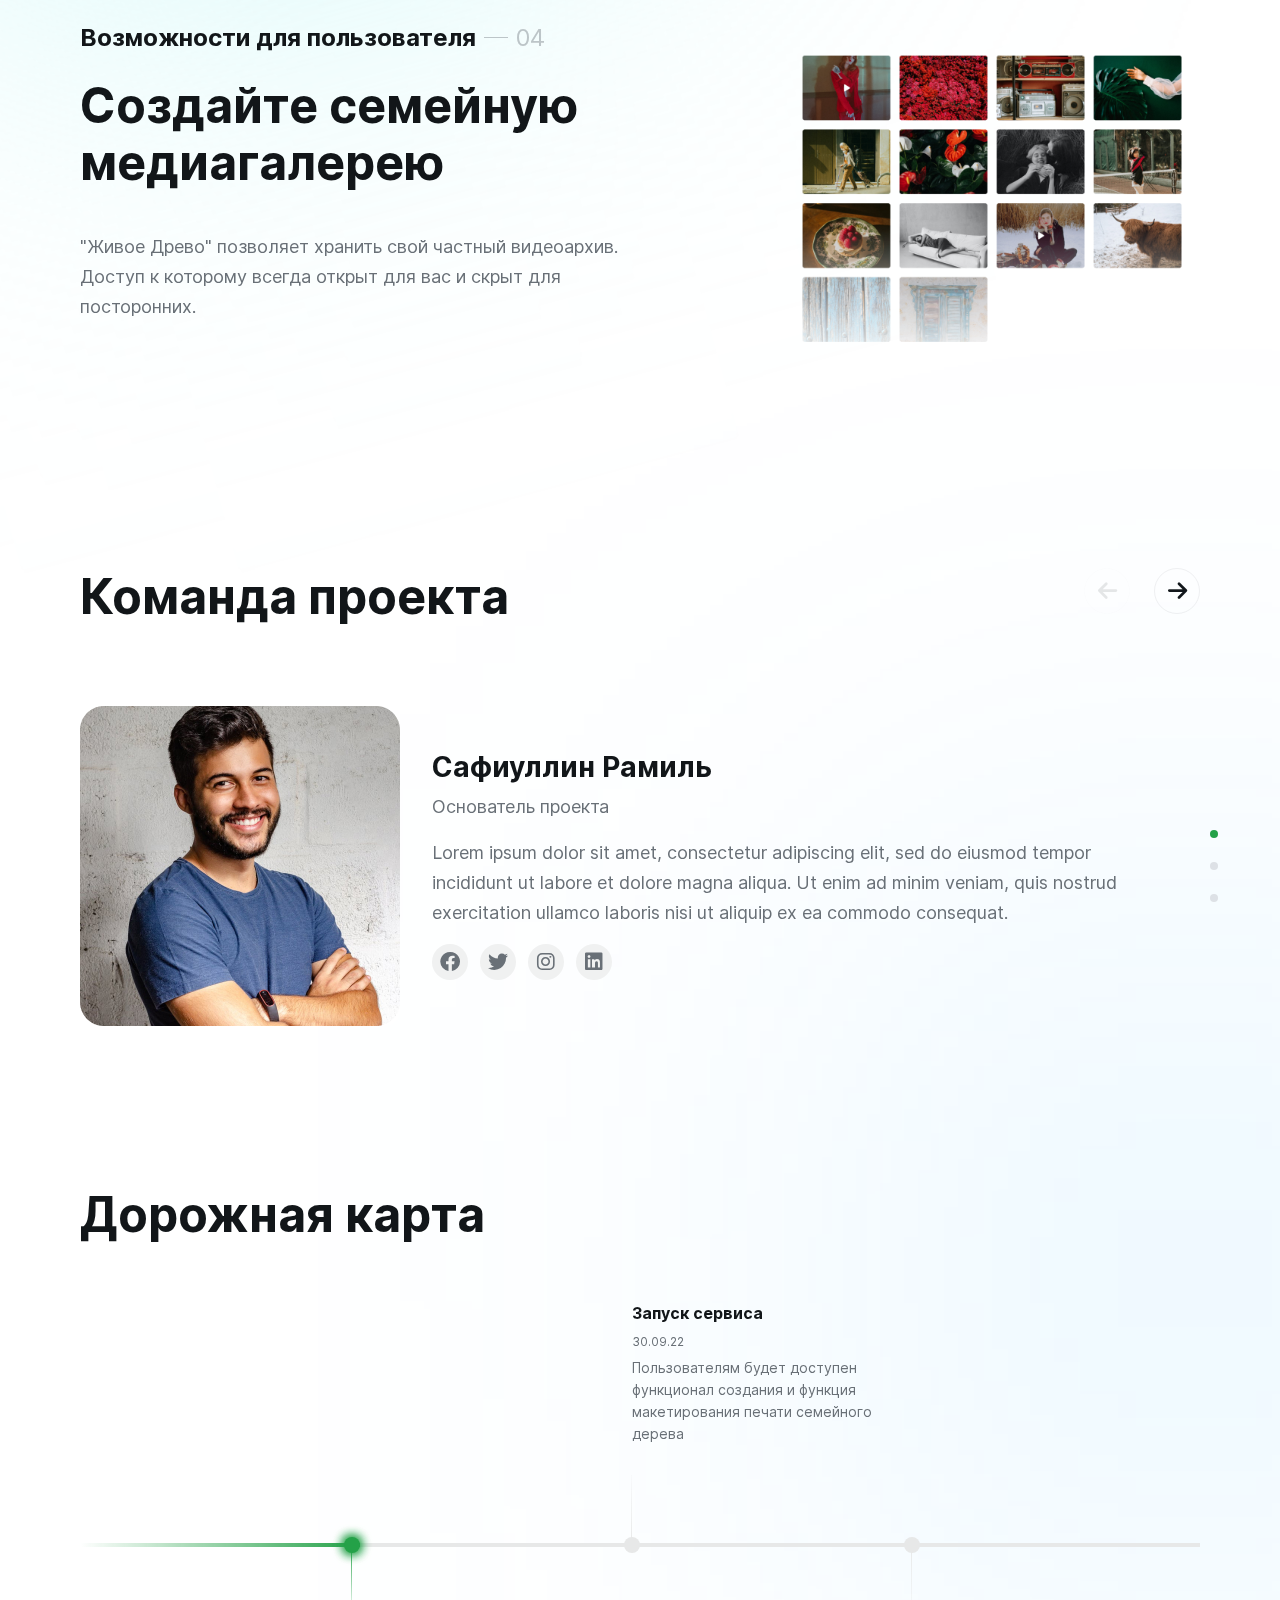
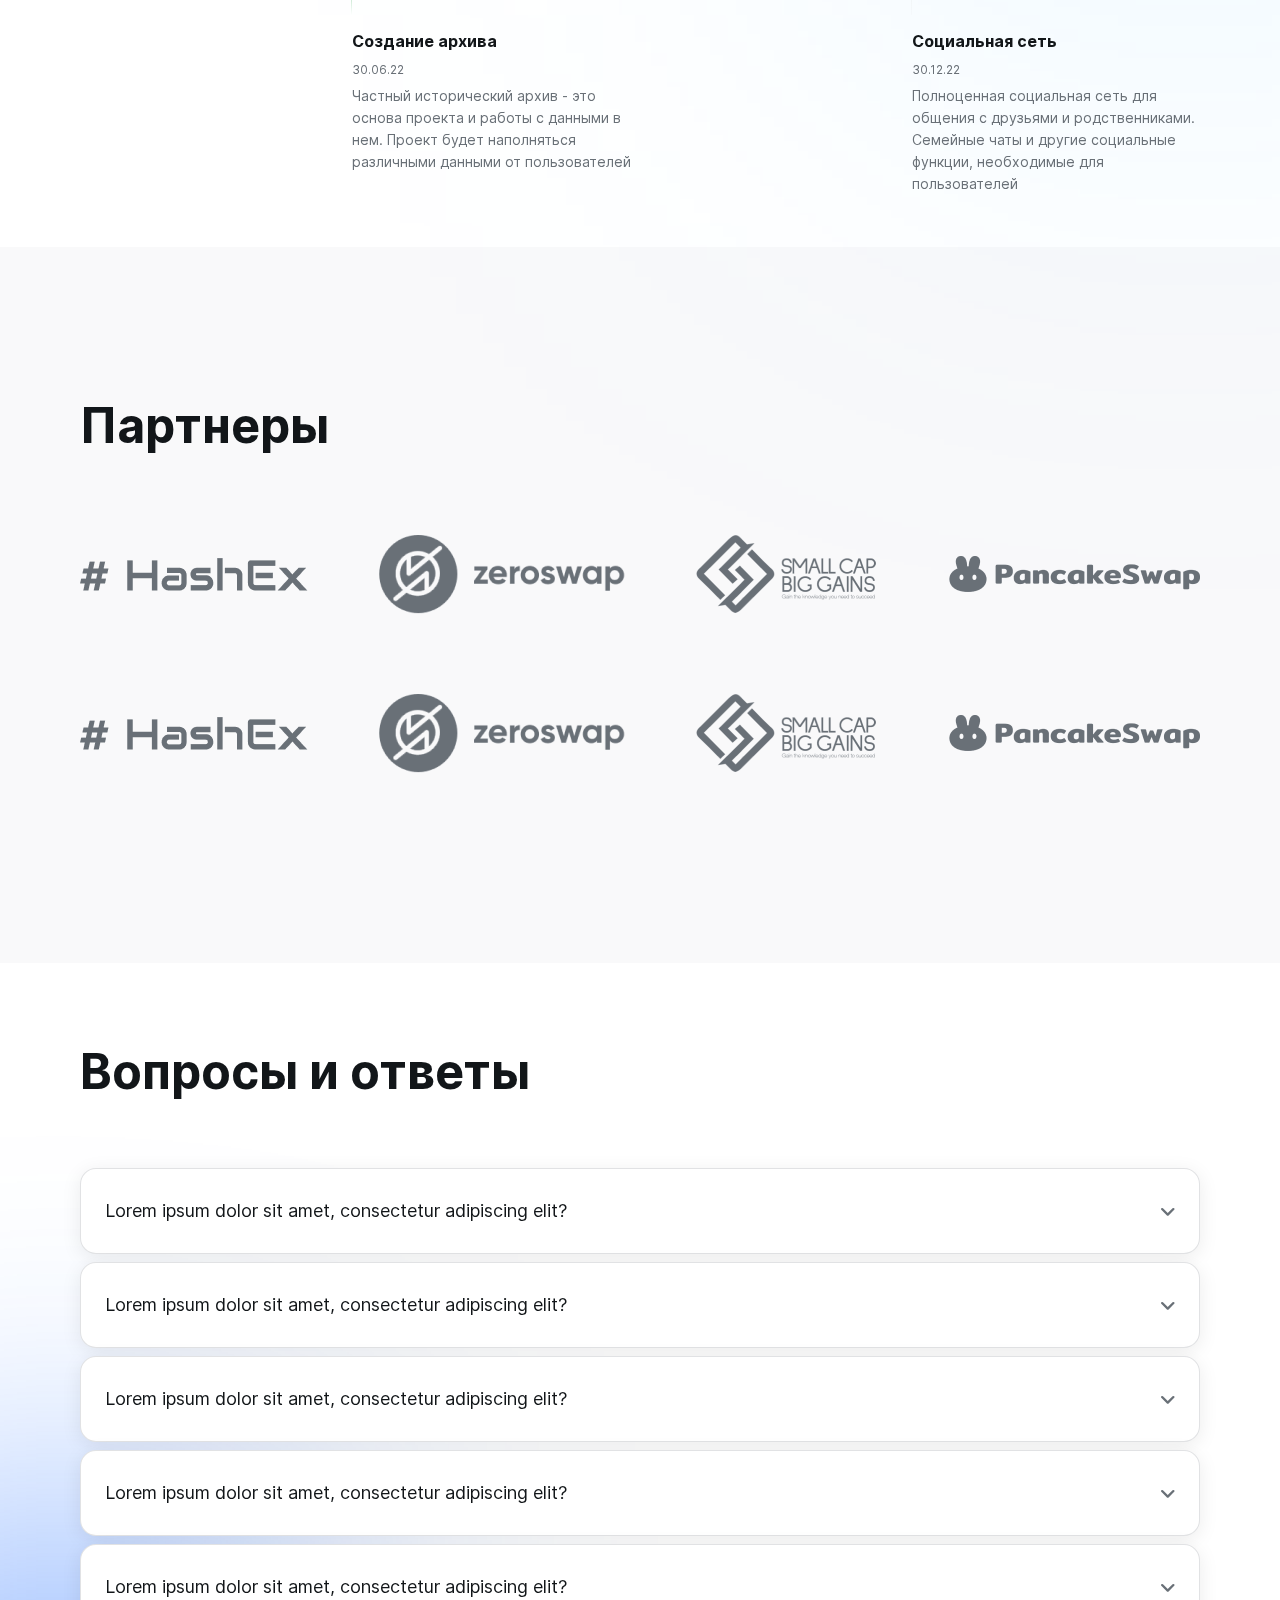
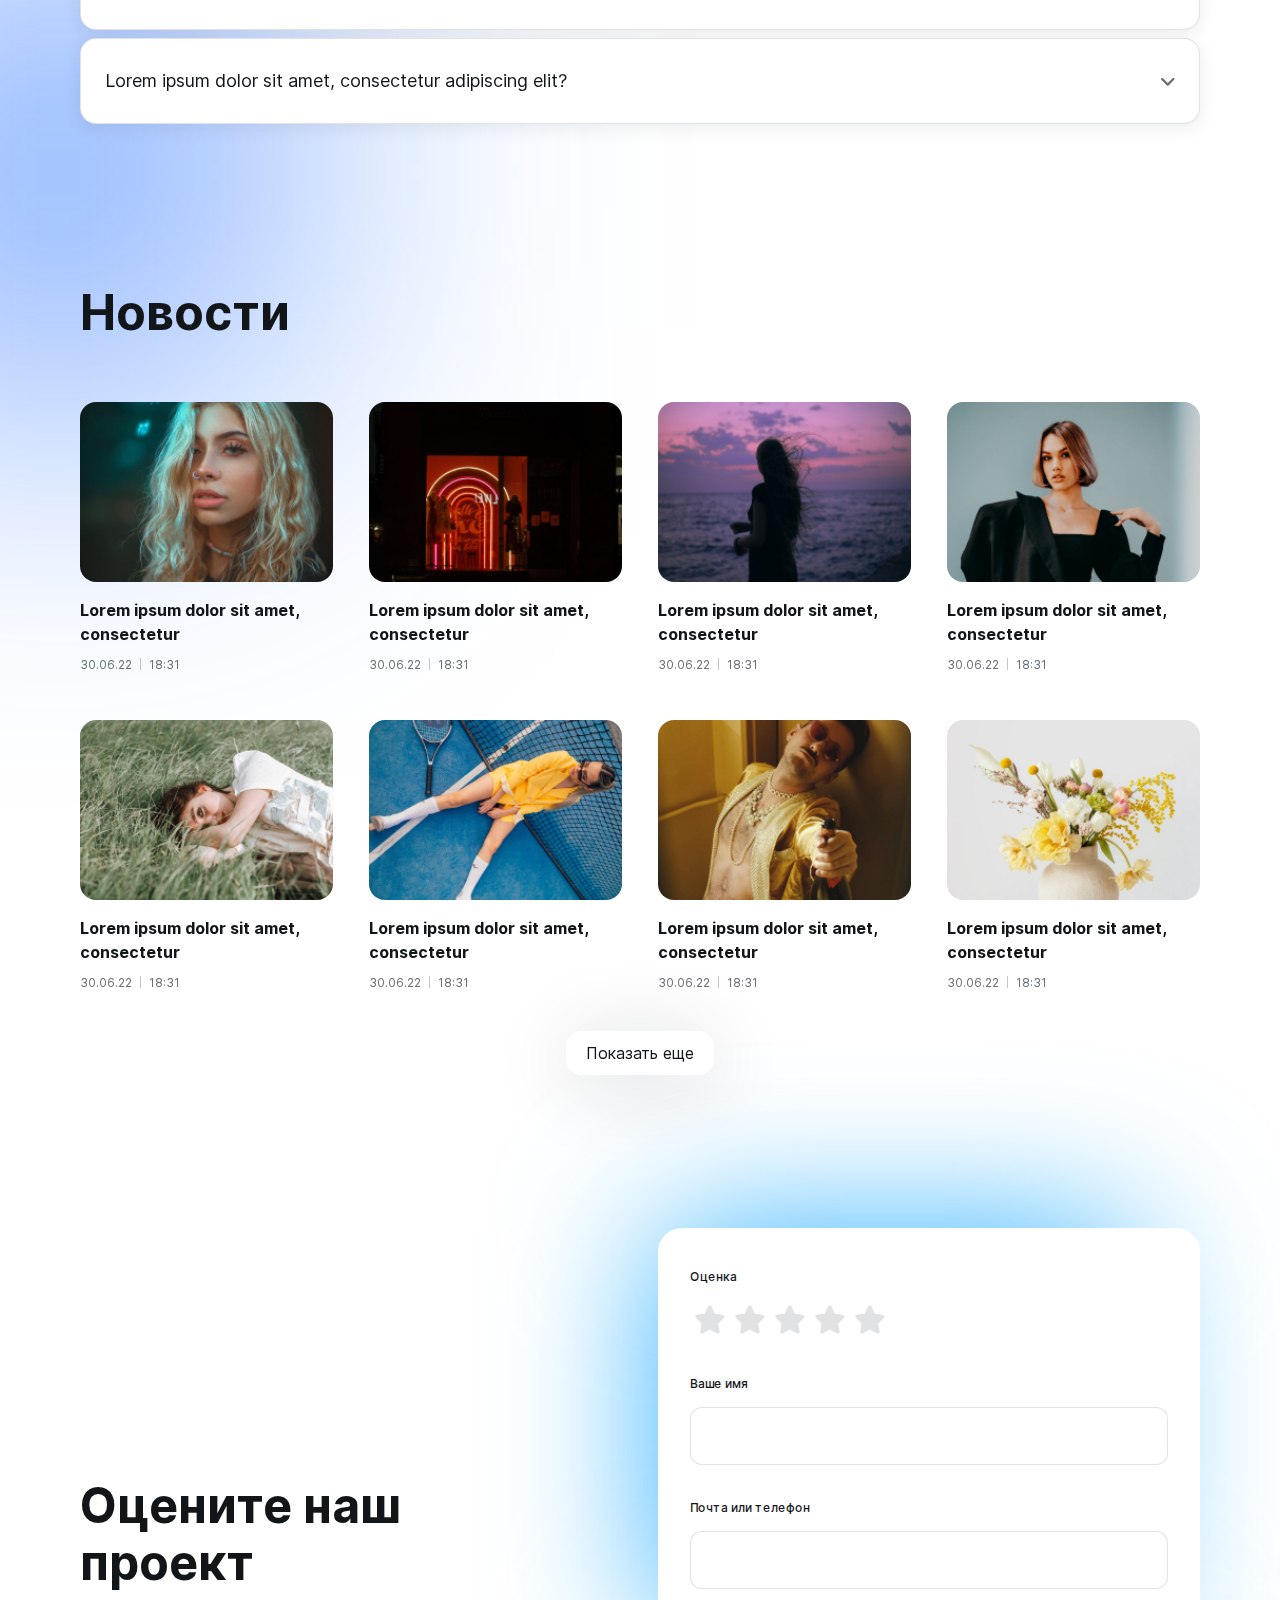
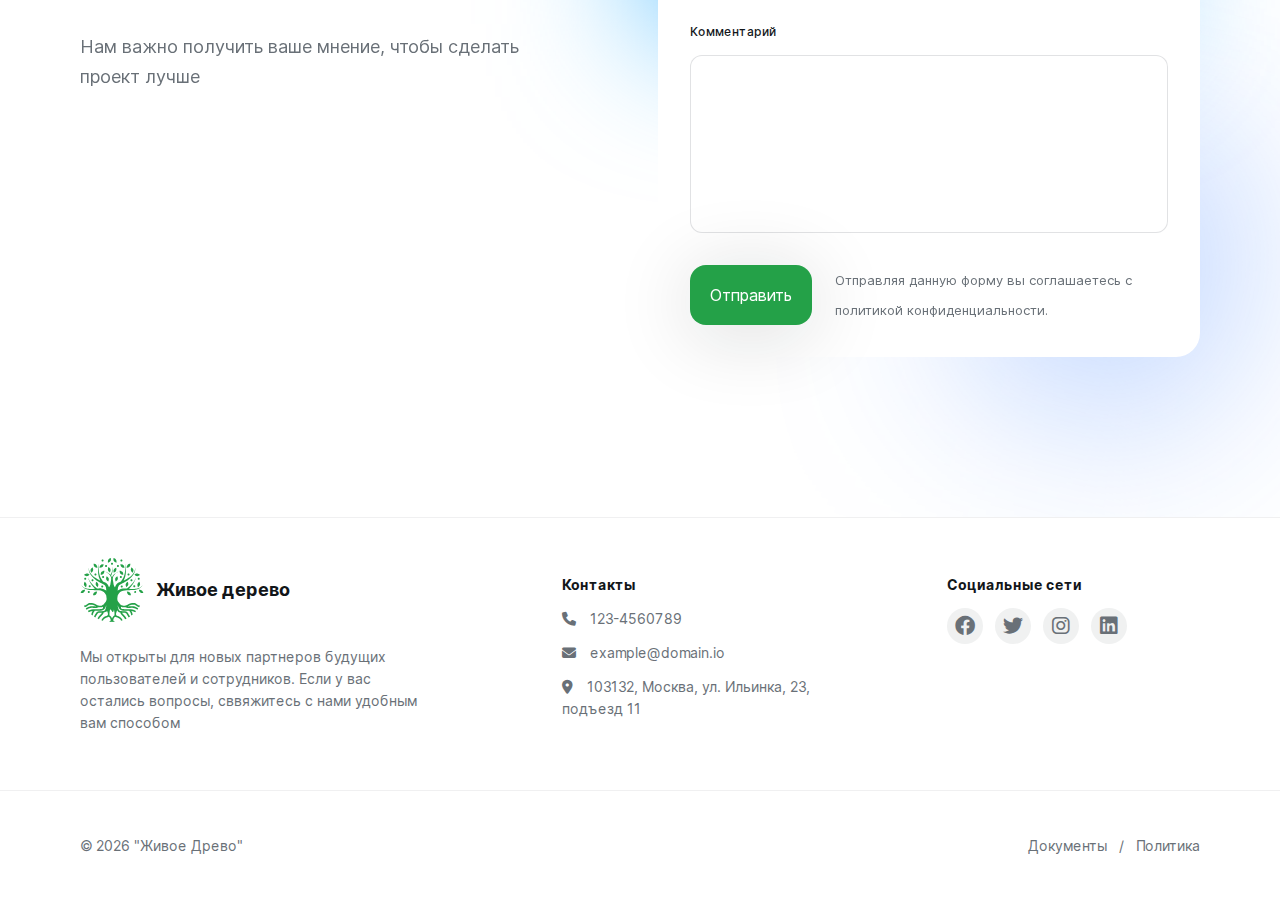
==== commit 73fa5da7: "hotfix1" ====
--- a/index.html
+++ b/index.html
@@ -19,18 +19,16 @@
 	<link rel="stylesheet" href="libs/bootstrap/css/bootstrap-grid.min.css">
 	<link rel="stylesheet" href="libs/fa/all.min.css">
 	<link rel="stylesheet" href="libs/swiper/swiper-bundle.min.css">
-
+	<link rel="stylesheet" href="libs/magnific-popup/magnific-popup.css">
 	<link rel="stylesheet" href="css/main.css">
 	<link rel="stylesheet" href="css/media.css">
-
-	<script src="libs/jquery/jquery-3.6.0.min.js" defer></script>
+	
+
+	<script src="libs/jquery/jquery-3.6.0.min.js" ></script>
 
 	<script src="js/common.js" defer></script>
 	<script src="libs/swiper/swiper-bundle.min.js" ></script>
-	<script>
-		
-	</script>
-
+	<script src="libs/magnific-popup/jquery.magnific-popup.min.js"></script>
 </head>
 
 <body>
@@ -67,7 +65,7 @@
 				<div class="row">
 					<div class="col-lg-7">
 						<div class="title-wrap">
-							<h1>Живое дерево</h1>
+							<h1>Живое древо</h1>
 							<p>Мы создаем единое информационное пространство прошлого, настоящего и будущего человека, его
 								семейных и родовых ценностей</p>
 						</div>
@@ -77,15 +75,35 @@
 			</div>
 			</div>
 		</section>
+		
 		<section class="promo-video">
 			<div class="container">
+				
 				<div class="row no-gutters-sm">
-					<div class="col-12">
-						<div class="video-wrap">
-							<h2>Видео о проекте</h2>
-							<div class="play-btn">
-								<a href="#"><i class="fa-solid fa-play"></i></a>
-								<span>Смотреть видео</span>
+					
+					<div class="col-12 relative">
+							<div class="video-prev modules-btn"><i class="fa-solid fa-arrow-left"></i></div>
+							<div class="video-next modules-btn"><i class="fa-solid fa-arrow-right"></i></div>
+						<div id="video-carousel">
+							<div class="swiper-wrapper video-gallery">
+								<div class="swiper-slide">
+									<div class="video-wrap" style="background-image: url('images/tree.jpg');">
+										<h2>Видео о проекте</h2>
+										<div class="play-btn">
+											<a href="http://www.youtube.com/watch?v=rWeYwwuNSV0"><i class="fa-solid fa-play"></i></a>
+											<span>Смотреть видео</span>
+										</div>
+									</div>
+								</div>
+								<div class="swiper-slide">
+									<div class="video-wrap" style="background-image: url('images/tree.jpg');">
+										<h2>Видео о проекте</h2>
+										<div class="play-btn">
+											<a href="http://www.youtube.com/watch?v=rWeYwwuNSV0"><i class="fa-solid fa-play"></i></a>
+											<span>Смотреть видео</span>
+										</div>
+									</div>
+								</div>
 							</div>
 						</div>
 					</div>
@@ -245,14 +263,19 @@
 		<section class="team" id="team">
 			<div class="container relative  additional-styles-carousel">
 				<div class="row">
-					<div class="col-12">
-						<div class="section-text-widget text-center mb-80 text-left-sm">
+					<div class="col-md-9">
+						<div class="section-text-widget mb-80 text-left-sm">
 							<h2>Команда проекта</h2>
 						</div>
 					</div>
-				</div>
-				<div class="row">
-					
+					<div class="col-md-3">
+						<div class="modules-nav">
+							<div class="team-prev modules-btn"><i class="fa-solid fa-arrow-left"></i></div>
+							<div class="team-next modules-btn"><i class="fa-solid fa-arrow-right"></i></div>
+						</div>
+					</div>
+				</div>
+				<div class="row">
 					<!-- Slider main container -->
 					<div class="team-carousel" id="team-carousel">
 						<!-- Additional required wrapper -->
@@ -317,9 +340,7 @@
 						<!-- If we need pagination -->
 					<div class="swiper-pagination"></div>
 					</div>
-					
-				</div>
-				
+				</div>
 			</div>
 		</section>
 		<section class="roadmap" id="roadmap">
--- a/css/main.css
+++ b/css/main.css
@@ -285,6 +285,7 @@
 }
 .title-wrap h1{
 	margin-bottom: 40px;
+	color: #24a148;
 }
 .title-wrap p{
 	color: #697077;
@@ -294,8 +295,33 @@
 
 
 /*promo video*/
+#video-carousel{
+	overflow: hidden;
+}
+.video-nav{
+	position: absolute;
+	width: 100%;
+}
+
+.modules-btn.video-next,.modules-btn.video-prev{
+	top: 50%;
+	position: absolute;
+	border-color: #dbdbdb;
+	z-index: 3;
+}
+.video-prev{
+	left: 3%;
+}
+.video-next{
+	right: 3%;
+	margin-left: 0;
+}
+.modules-btn.video-next i,.modules-btn.video-prev i{
+	color: #fff;
+}
+
 .video-wrap{
-	background: url('../images/tree.jpg');
+	
 	background-size: cover;
 	background-position: center center;
 	width: 100%;
--- a/css/media.css
+++ b/css/media.css
@@ -276,6 +276,9 @@
 
 /* sm <= Medium (md) */
 @media (max-width : 768px) {
+	.modules-btn.video-next, .modules-btn.video-prev{
+		top: 40%;
+	}
 	.rating-form{
 		margin-bottom: 22px;
 	}
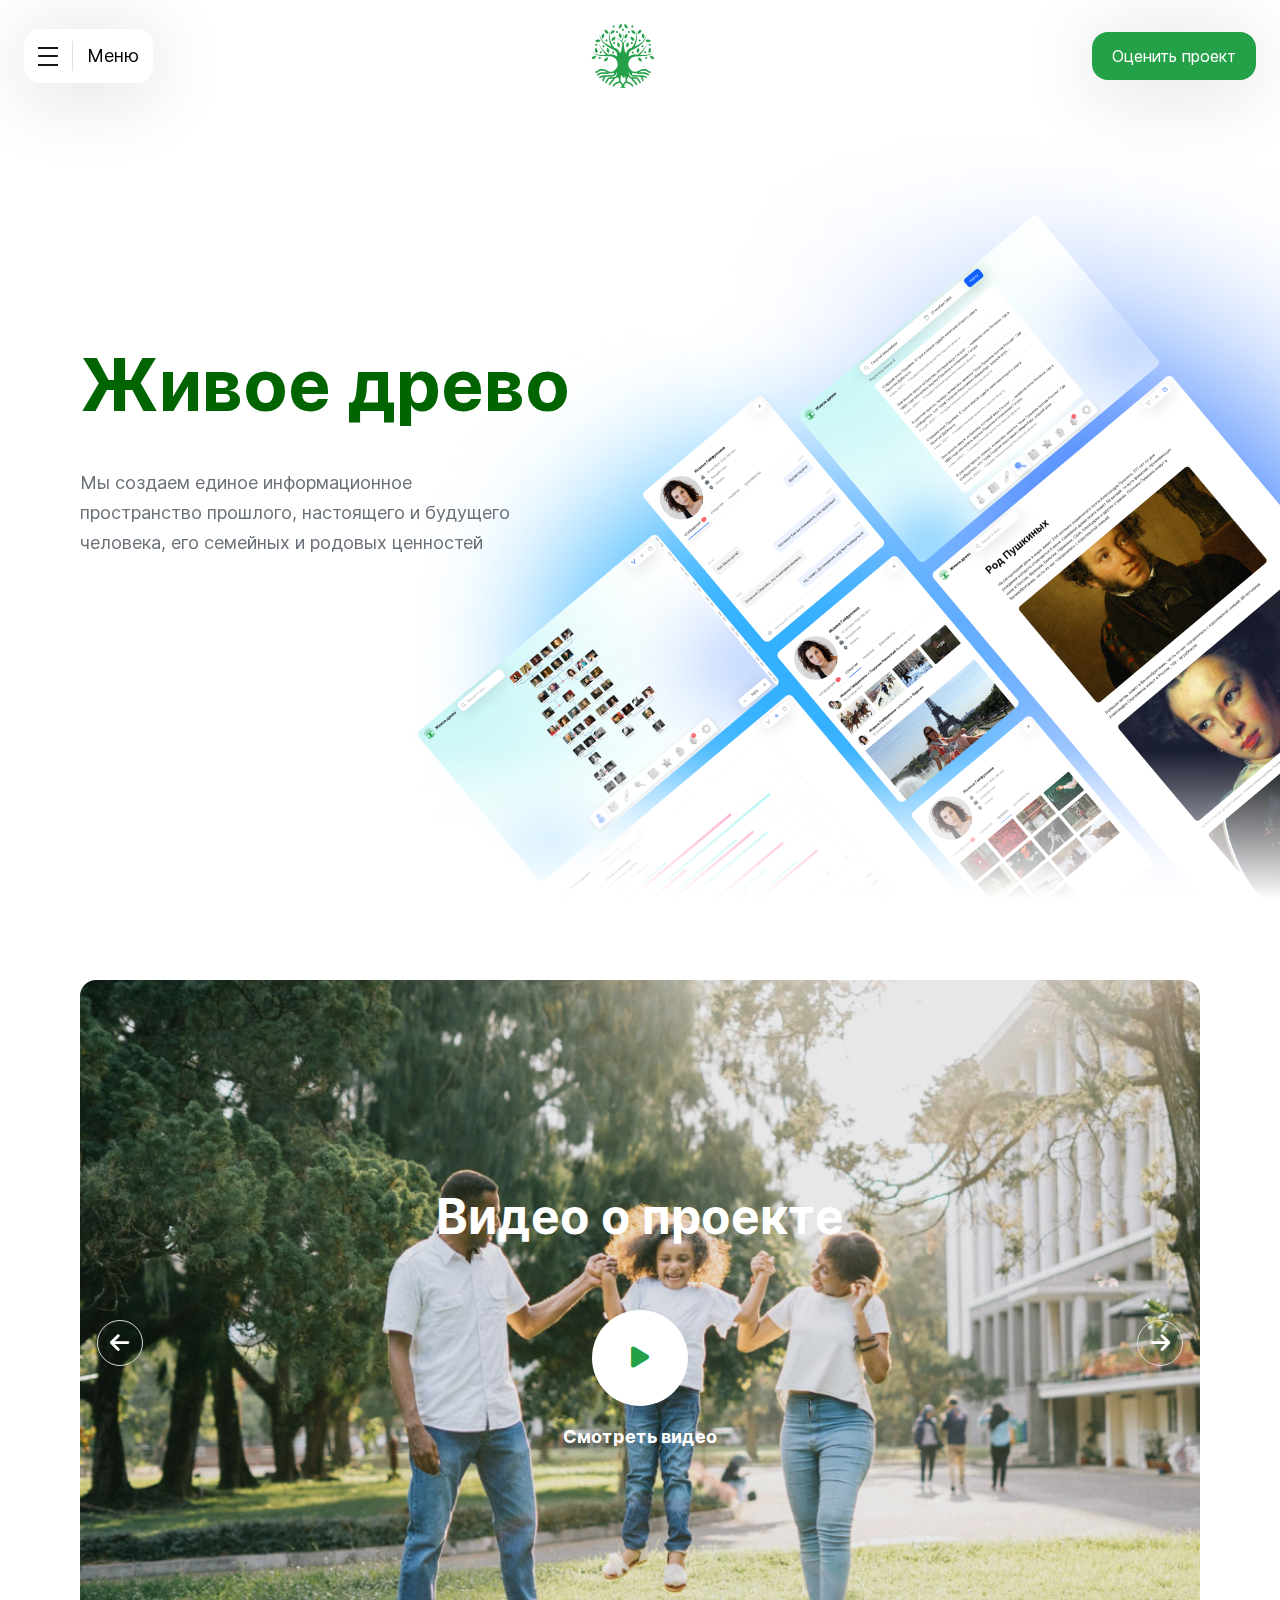
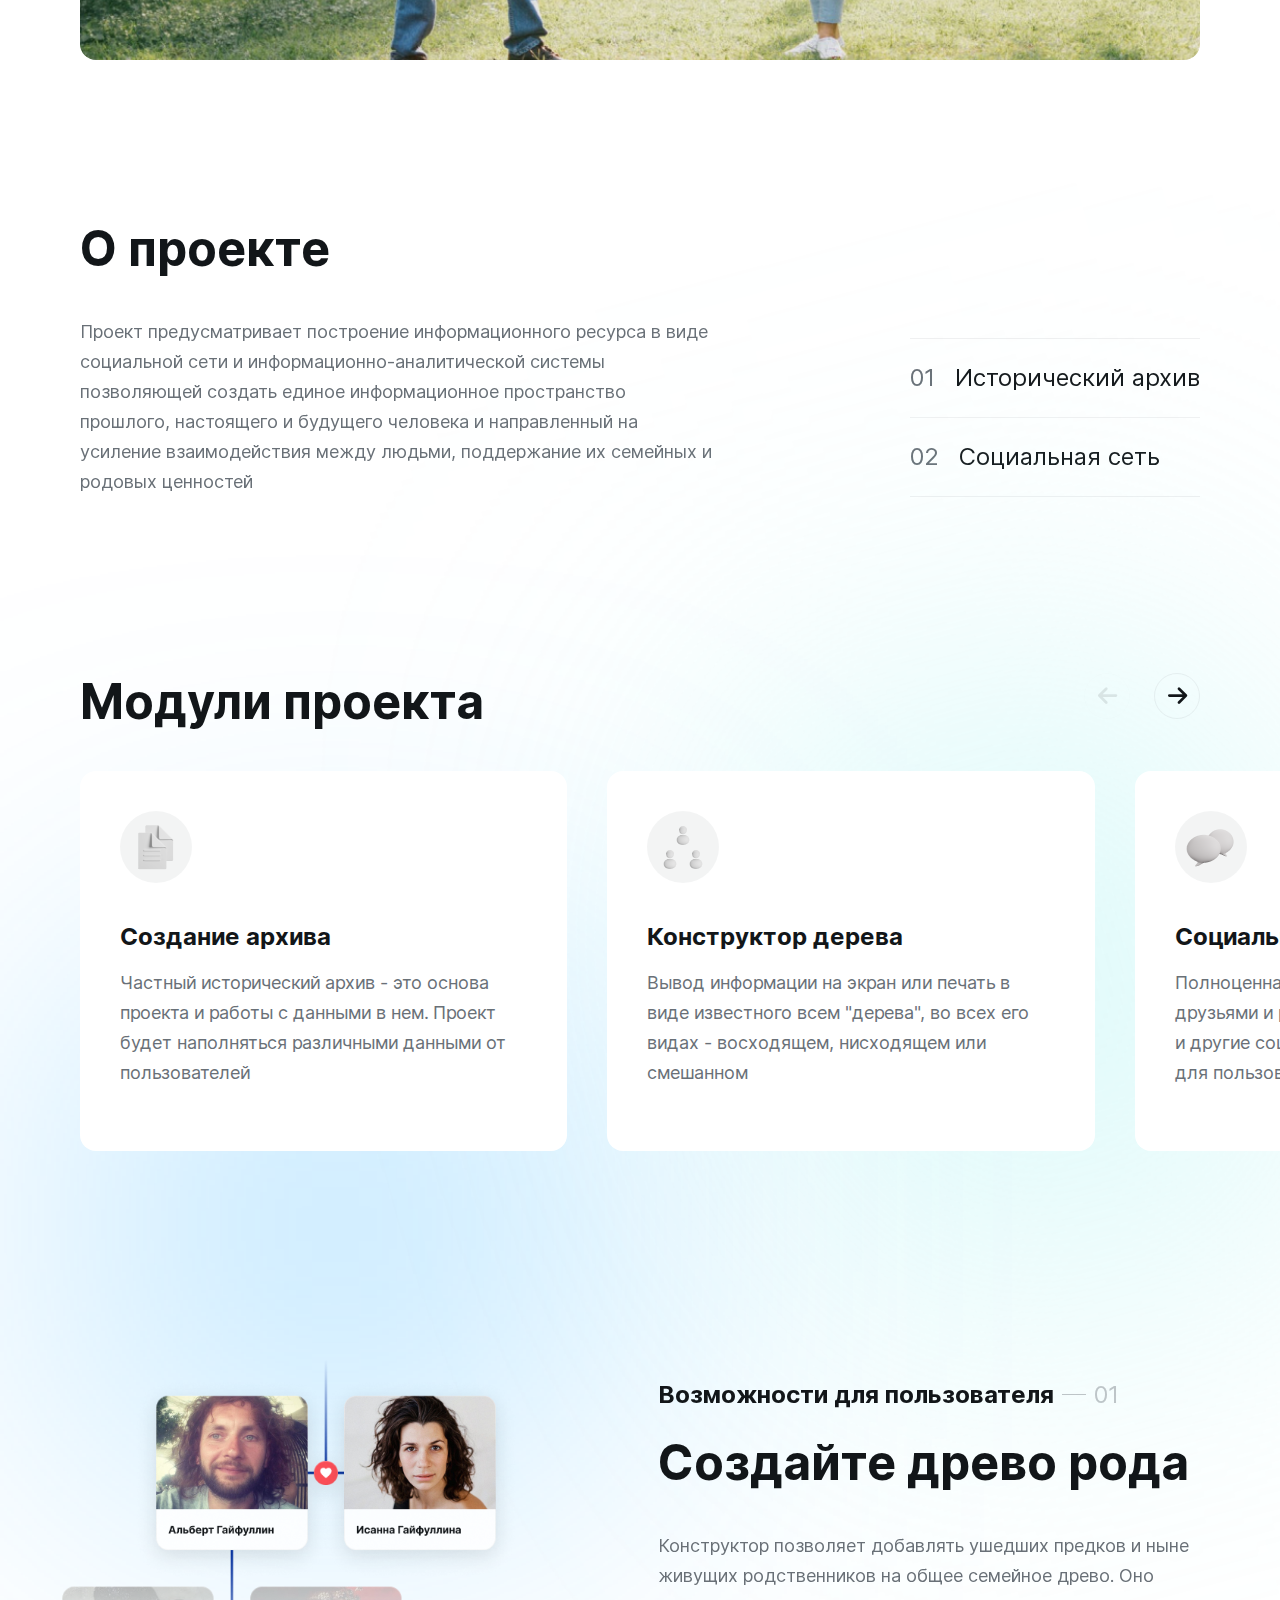
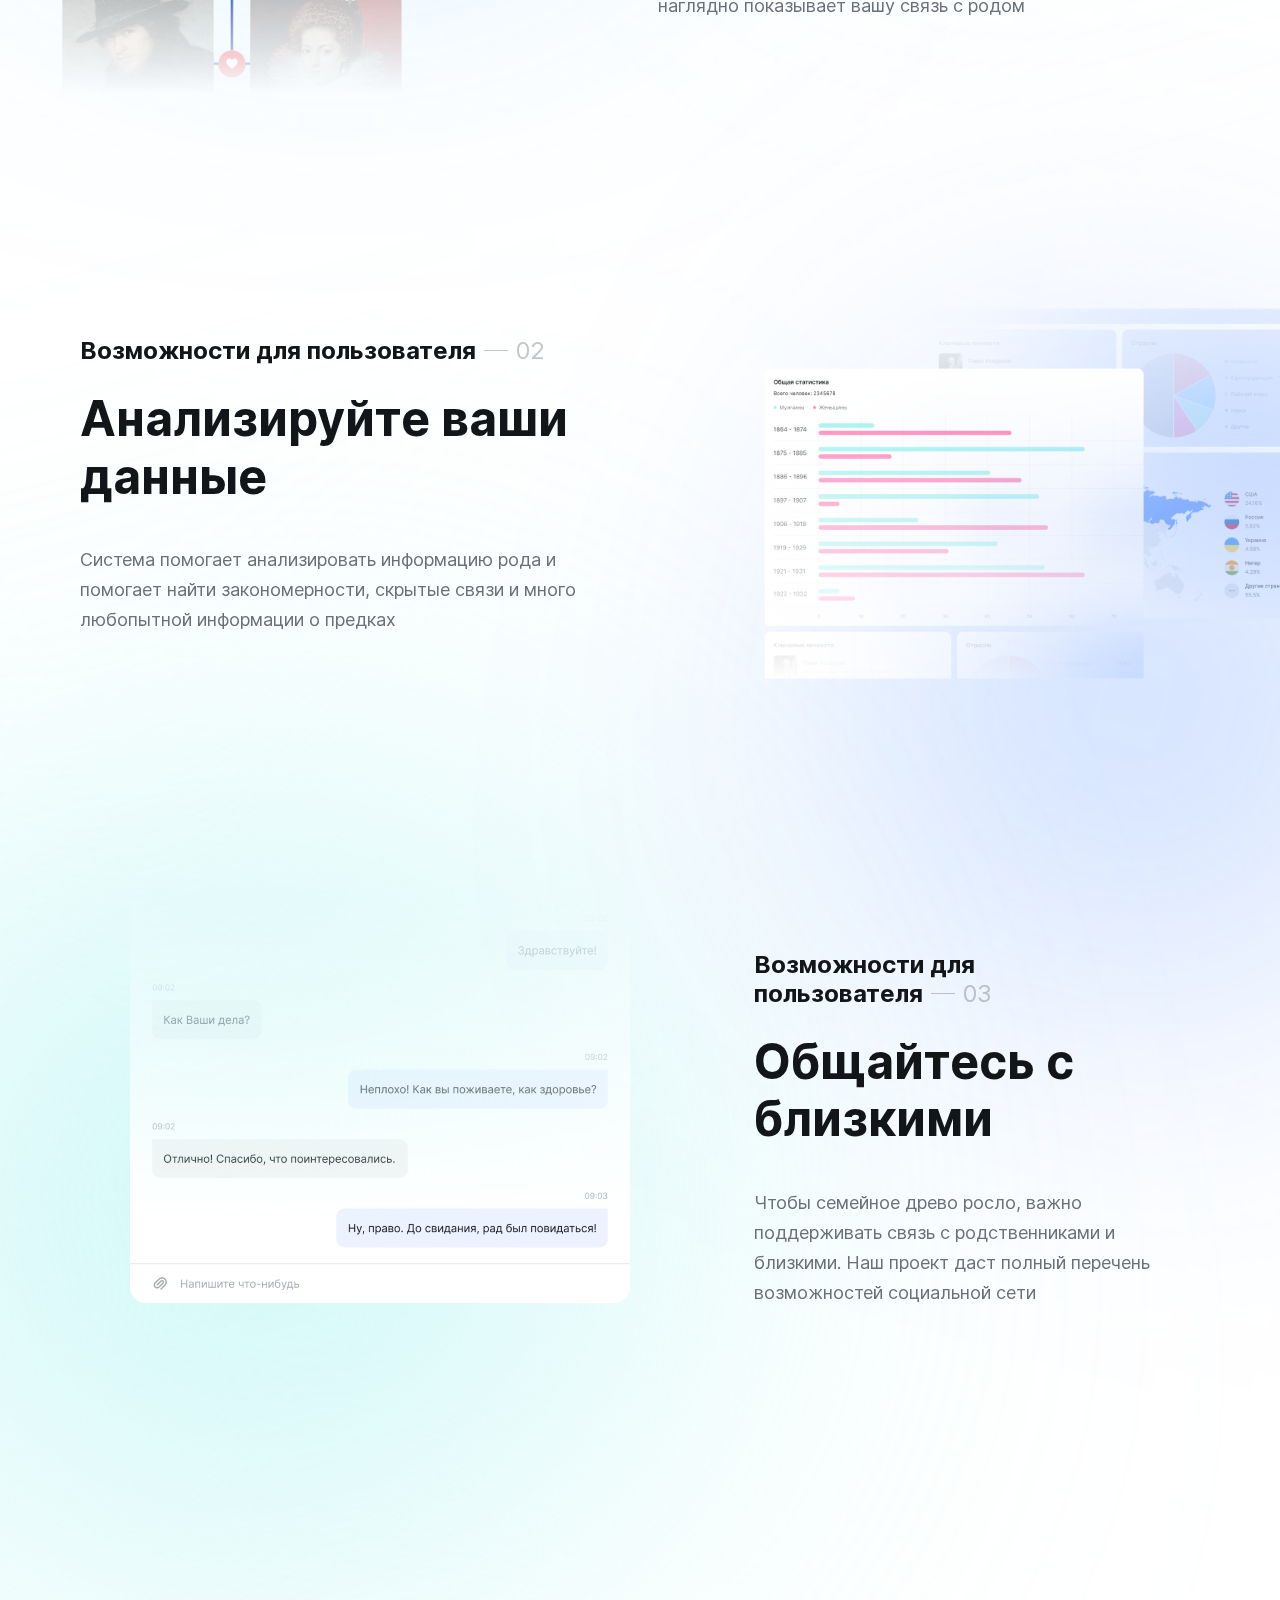
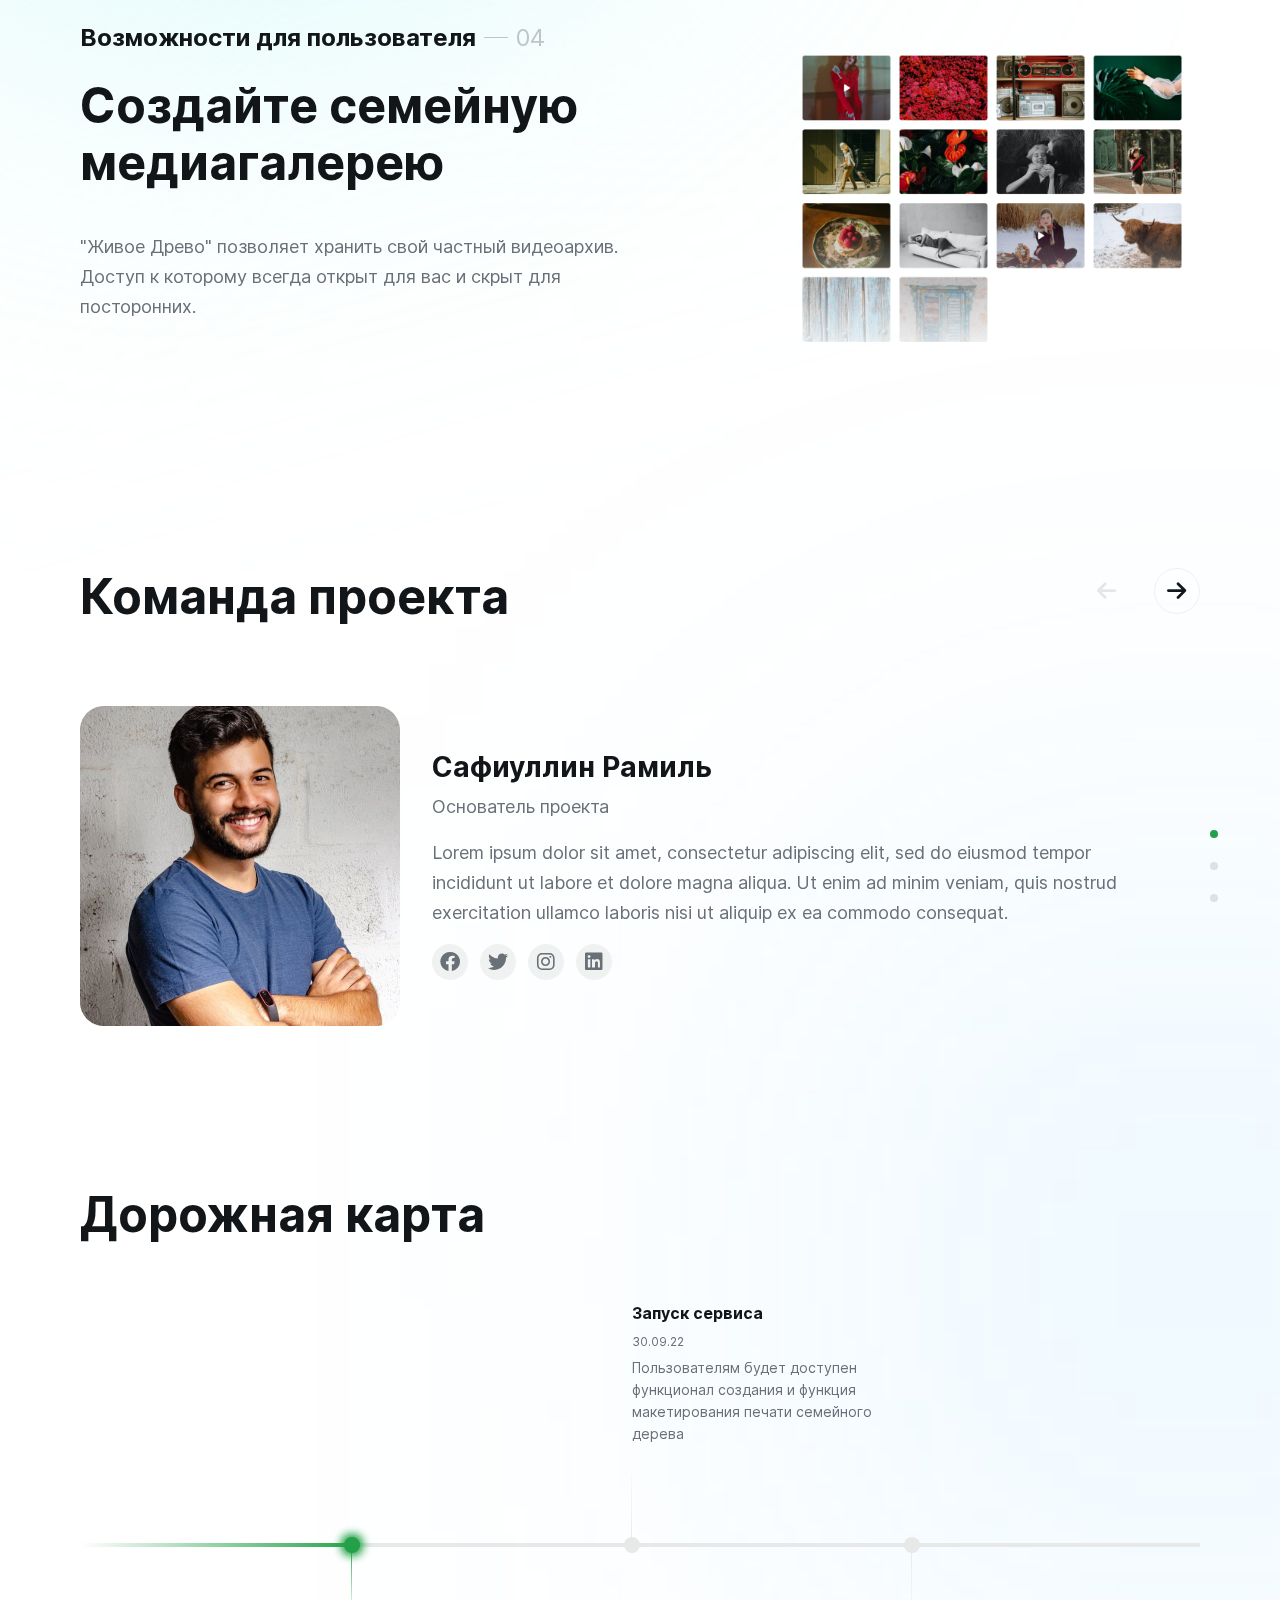
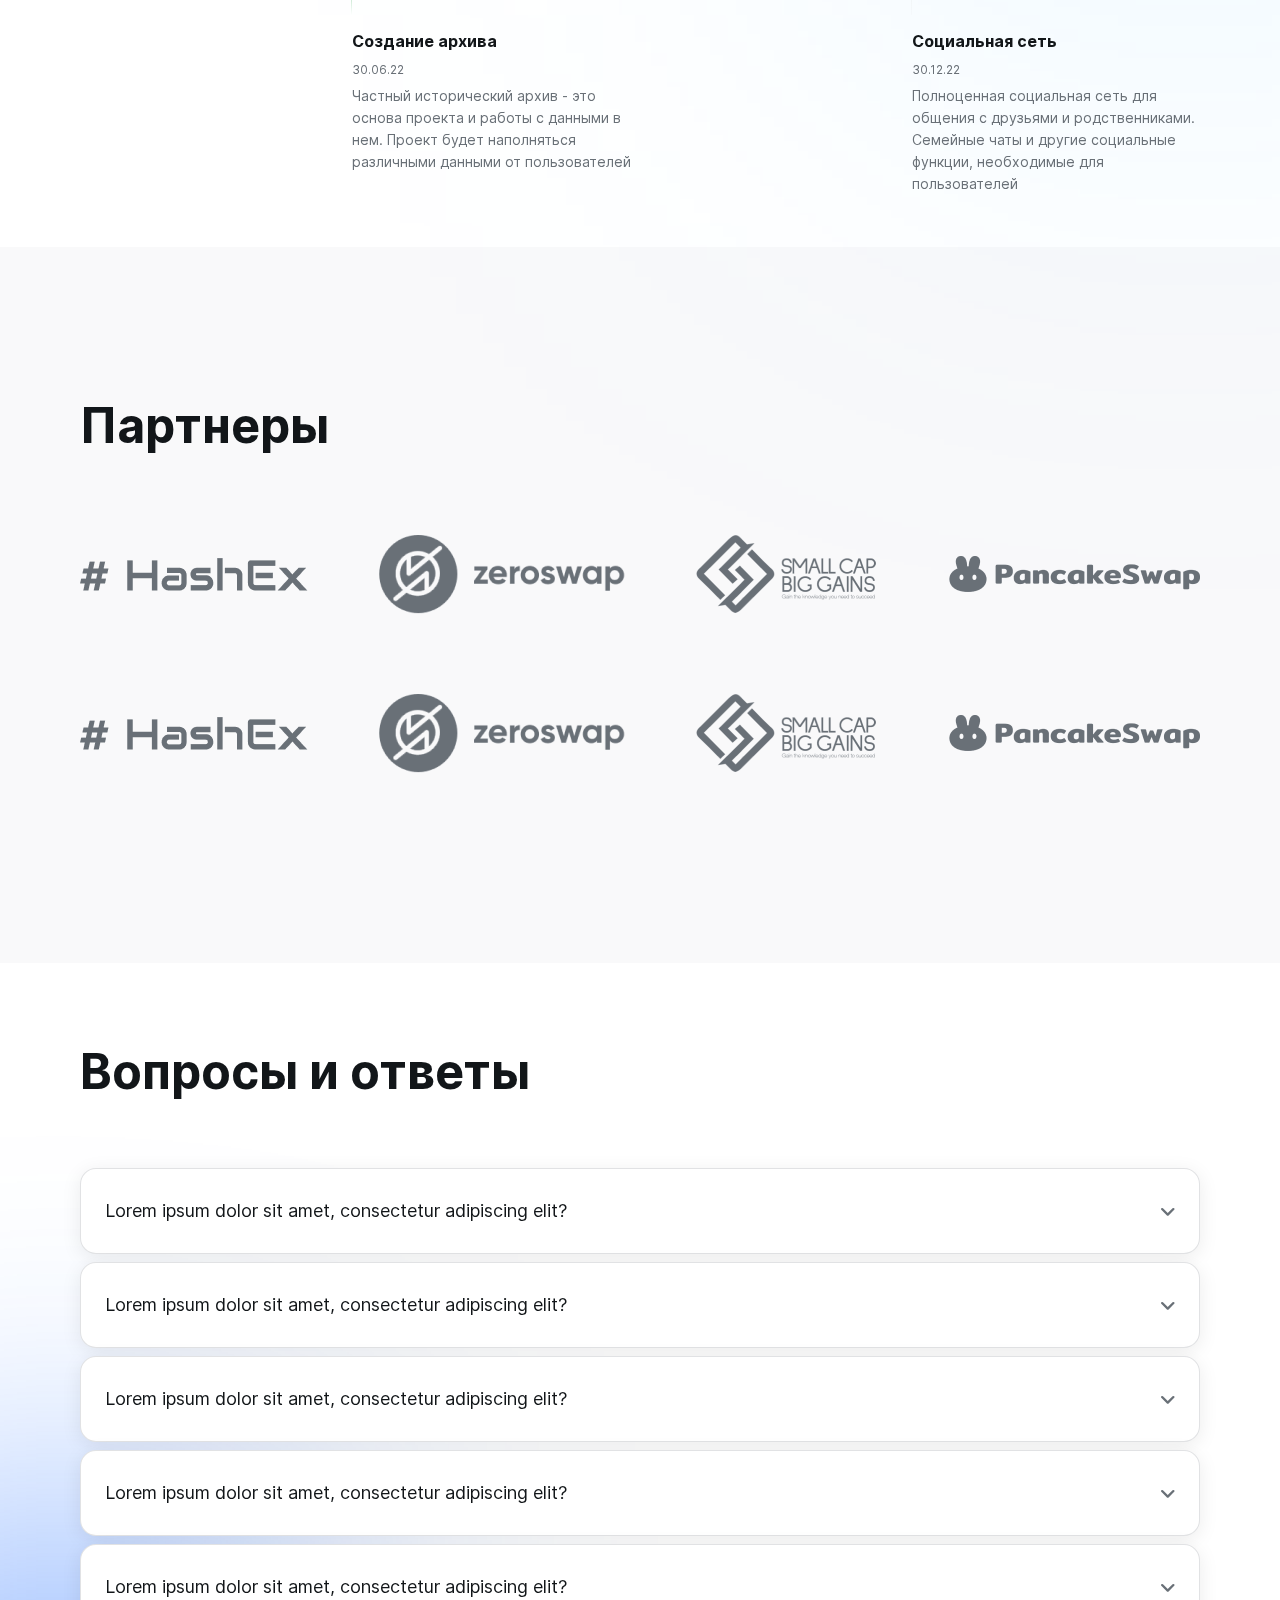
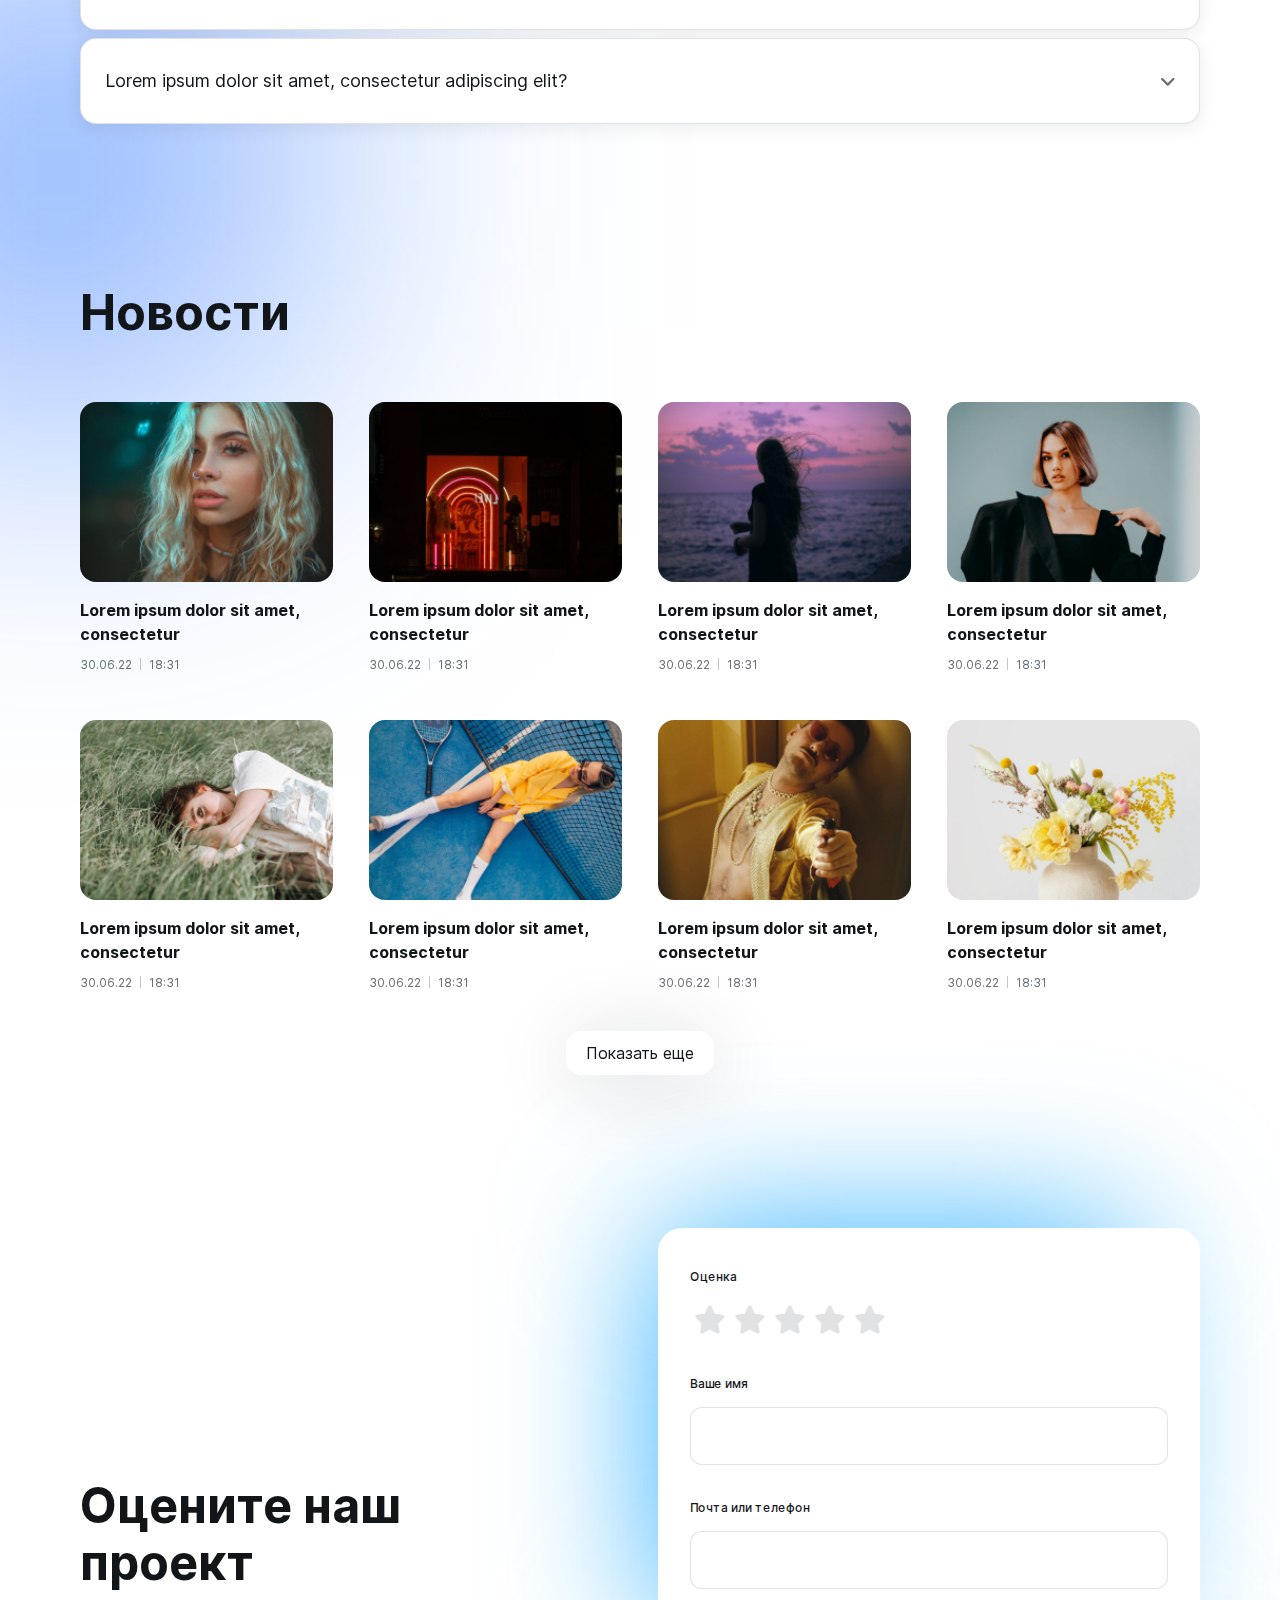
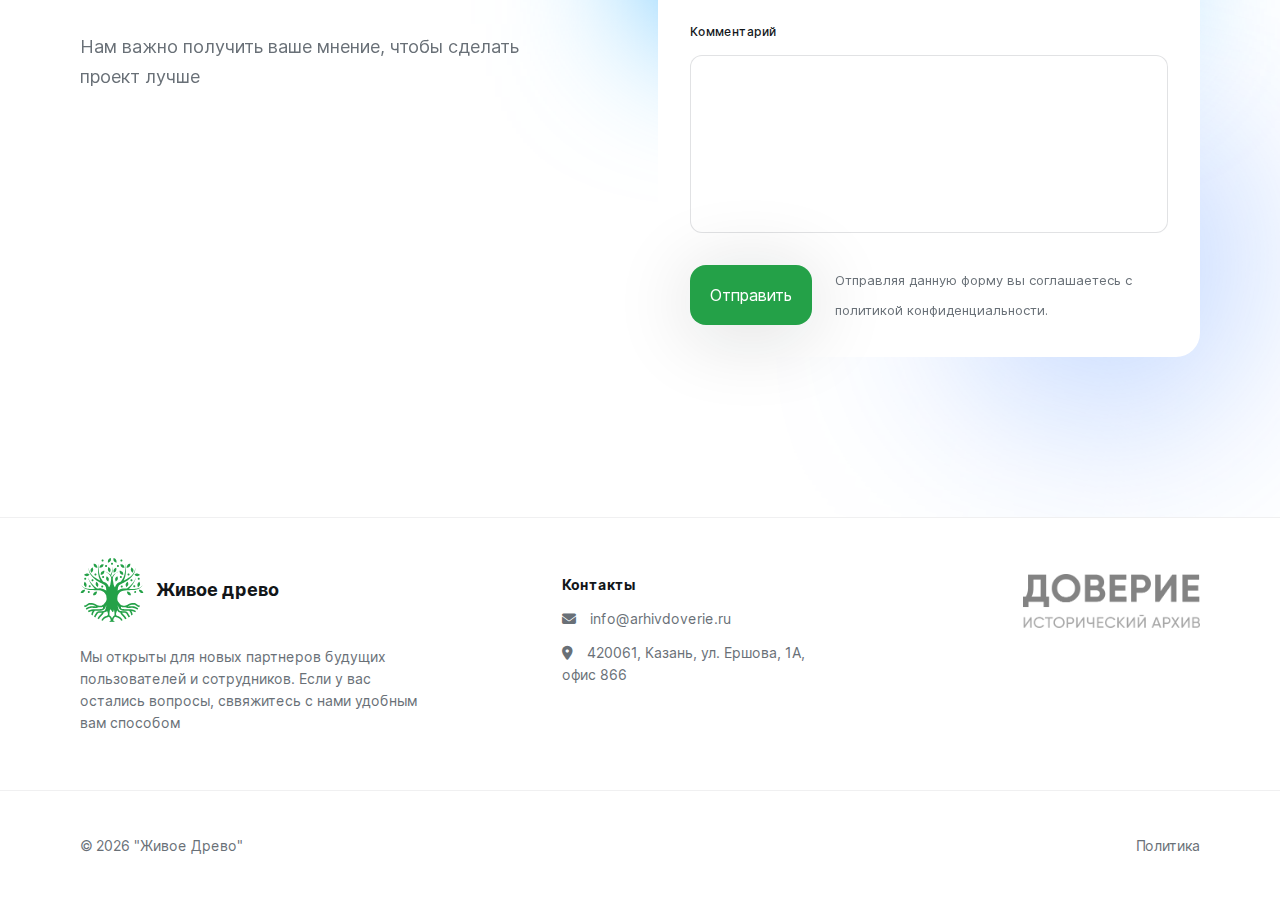
==== commit c733c695: "hotfix1" ====
--- a/index.html
+++ b/index.html
@@ -6,15 +6,19 @@
 	<meta charset="utf-8">
 	<!-- <base href="/"> -->
 
-	<title>Живое дерево</title>
-	<meta name="description" content="">
-
+	<title>«Живое древо» - частный исторический архив, создание семейного древа</title>
+	<meta name="description" content="Проект «Живое древо» позволяет создавать семейный архив, генеалогическое древо. хранить документ и семейную медиагалерею.">
+	<meta name="Keywords" content="живое древо, генеалогическое древо, личный исторический архив, семейный архив, семейная медиагалерея"> 
 	<meta name="viewport"
 		content="width=device-width, initial-scale=1.0, minimum-scale=1.0, maximum-scale=1.0, user-scalable=no">
-
+	<meta name="robots" content="all" />
+	
+	<meta property="og:image" content="images/bg.png">
+	<meta property="og:title" content="«Живое древо» - частный исторический архив, создание семейного древа"/>
+	<meta property="og:description" content="Проект «Живое древо» позволяет создавать семейный архив, генеалогическое древо. хранить документ и семейную медиагалерею."/>
+	<meta property="og:image" content="images/bg.png"/>
+	<link rel="canonical" href="/"/>
 	<link rel="icon" href="images/favicon.png">
-	<meta property="og:image" content="images/preview.jpg">
-
 	<link rel="stylesheet" href="libs/bootstrap/css/bootstrap-reboot.min.css">
 	<link rel="stylesheet" href="libs/bootstrap/css/bootstrap-grid.min.css">
 	<link rel="stylesheet" href="libs/fa/all.min.css">
@@ -22,12 +26,12 @@
 	<link rel="stylesheet" href="libs/magnific-popup/magnific-popup.css">
 	<link rel="stylesheet" href="css/main.css">
 	<link rel="stylesheet" href="css/media.css">
-	
-
-	<script src="libs/jquery/jquery-3.6.0.min.js" ></script>
+
+
+	<script src="libs/jquery/jquery-3.6.0.min.js"></script>
 
 	<script src="js/common.js" defer></script>
-	<script src="libs/swiper/swiper-bundle.min.js" ></script>
+	<script src="libs/swiper/swiper-bundle.min.js"></script>
 	<script src="libs/magnific-popup/jquery.magnific-popup.min.js"></script>
 </head>
 
@@ -46,7 +50,7 @@
 					</div>
 					<div class="menu-title">Меню</div>
 				</button>
-				<ul>
+				<ul class="primary-menu">
 					<li><a href="#about">О проекте</a></li>
 					<li><a href="#modules">Модули проекта</a></li>
 					<li><a href="#opportunities">Возможности</a></li>
@@ -55,6 +59,14 @@
 					<li><a href="#faq">Вопросы и ответы</a></li>
 					<li><a href="#news">Новости</a></li>
 					<li class="hide-on-desk"><a href="#rate">Оценить проект</a></li>
+					<li class="lang">
+						Язык
+						<ul>
+							<li><a href="#">RU</a></li>
+							<li><a href="#">ENG</a></li>
+							<li><a href="#">TAT</a></li>
+						</ul>
+					</li>
 				</ul>
 				<a href="/" class="logotype">
 					<img src="images/logo.svg" alt="">
@@ -66,7 +78,8 @@
 					<div class="col-lg-7">
 						<div class="title-wrap">
 							<h1>Живое древо</h1>
-							<p>Мы создаем единое информационное пространство прошлого, настоящего и будущего человека, его
+							<p>Мы создаем единое информационное пространство прошлого, настоящего и будущего человека,
+								его
 								семейных и родовых ценностей</p>
 						</div>
 					</div>
@@ -75,22 +88,21 @@
 			</div>
 			</div>
 		</section>
-		
+
 		<section class="promo-video">
 			<div class="container">
-				
 				<div class="row no-gutters-sm">
-					
 					<div class="col-12 relative">
-							<div class="video-prev modules-btn"><i class="fa-solid fa-arrow-left"></i></div>
-							<div class="video-next modules-btn"><i class="fa-solid fa-arrow-right"></i></div>
+						<div class="video-prev modules-btn"><i class="fa-solid fa-arrow-left"></i></div>
+						<div class="video-next modules-btn"><i class="fa-solid fa-arrow-right"></i></div>
 						<div id="video-carousel">
 							<div class="swiper-wrapper video-gallery">
 								<div class="swiper-slide">
 									<div class="video-wrap" style="background-image: url('images/tree.jpg');">
 										<h2>Видео о проекте</h2>
 										<div class="play-btn">
-											<a href="http://www.youtube.com/watch?v=rWeYwwuNSV0"><i class="fa-solid fa-play"></i></a>
+											<a href="http://www.youtube.com/watch?v=rWeYwwuNSV0"><i
+													class="fa-solid fa-play"></i></a>
 											<span>Смотреть видео</span>
 										</div>
 									</div>
@@ -99,7 +111,8 @@
 									<div class="video-wrap" style="background-image: url('images/tree.jpg');">
 										<h2>Видео о проекте</h2>
 										<div class="play-btn">
-											<a href="http://www.youtube.com/watch?v=rWeYwwuNSV0"><i class="fa-solid fa-play"></i></a>
+											<a href="http://www.youtube.com/watch?v=rWeYwwuNSV0"><i
+													class="fa-solid fa-play"></i></a>
 											<span>Смотреть видео</span>
 										</div>
 									</div>
@@ -117,7 +130,8 @@
 						<div class="section-text-widget">
 							<h2>О проекте</h2>
 							<p>Проект предусматривает построение информационного ресурса в виде социальной сети и
-								информационно-аналитической системы позволяющей создать единое информационное пространство
+								информационно-аналитической системы позволяющей создать единое информационное
+								пространство
 								прошлого, настоящего и будущего человека и направленный на усиление взаимодействия между
 								людьми, поддержание их семейных и родовых ценностей</p>
 						</div>
@@ -151,47 +165,53 @@
 				<div class="row">
 					<div class="col">
 						<!-- Slider main container -->
-					<div class="modules-carousel">
-						<!-- Additional required wrapper -->
-						<div class="swiper-wrapper">
-							<!-- Slides -->
-							<div class="swiper-slide">
-								<div class="moudule-icon">
-									<img src="images/archive.png" alt="">
-								</div>
-								<h4>Создание архива</h4>
-								<p>Частный исторический архив - это основа проекта и работы с данными в нем. Проект будет наполняться различными данными от пользователей</p>
-							</div>
-							<div class="swiper-slide">
-								<div class="moudule-icon">
-									<img src="images/constructor.png" alt="">
-								</div>
-								<h4>Конструктор дерева</h4>
-								<p>Вывод информации на экран или печать в виде известного всем "дерева", во всех его видах - восходящем, нисходящем или смешанном</p>
-							</div>
-							<div class="swiper-slide">
-								<div class="moudule-icon">
-									<img src="images/social.png" alt="">
-								</div>
-								<h4>Социальная сеть</h4>
-								<p>Полноценная социальная сеть для общения с друзьями и родственниками. Семейные чаты и другие социальные функции, необходимые для пользователей</p>
-							</div>
-							<div class="swiper-slide">
-								<div class="moudule-icon">
-									<img src="images/ai.png" alt="">
-								</div>
-								<h4>Искусственный интелект</h4>
-								<p>Анализ данных с использованием технологий искусственного интеллекта по различным аспектам, как например, гендерный, профессиональный, территориального расселения и другим</p>
-							</div>
-							<div class="swiper-slide">
-								<div class="moudule-icon">
-									<img src="images/nft.png" alt="">
-								</div>
-								<h4>NFT-токены</h4>
-								<p>Проект будет превращаться в метавселенную, в которой каждый пользователь сможет выпустить, продать или передать свои уникальные NFT</p>
-							</div>
-						</div>
-					</div>
+						<div class="modules-carousel">
+							<!-- Additional required wrapper -->
+							<div class="swiper-wrapper">
+								<!-- Slides -->
+								<div class="swiper-slide">
+									<div class="moudule-icon">
+										<img src="images/archive.png" alt="">
+									</div>
+									<h4>Создание архива</h4>
+									<p>Частный исторический архив - это основа проекта и работы с данными в нем. Проект
+										будет наполняться различными данными от пользователей</p>
+								</div>
+								<div class="swiper-slide">
+									<div class="moudule-icon">
+										<img src="images/constructor.png" alt="">
+									</div>
+									<h4>Конструктор дерева</h4>
+									<p>Вывод информации на экран или печать в виде известного всем "дерева", во всех его
+										видах - восходящем, нисходящем или смешанном</p>
+								</div>
+								<div class="swiper-slide">
+									<div class="moudule-icon">
+										<img src="images/social.png" alt="">
+									</div>
+									<h4>Социальная сеть</h4>
+									<p>Полноценная социальная сеть для общения с друзьями и родственниками. Семейные
+										чаты и другие социальные функции, необходимые для пользователей</p>
+								</div>
+								<div class="swiper-slide">
+									<div class="moudule-icon">
+										<img src="images/ai.png" alt="">
+									</div>
+									<h4>Искусственный интелект</h4>
+									<p>Анализ данных с использованием технологий искусственного интеллекта по различным
+										аспектам, как например, гендерный, профессиональный, территориального расселения
+										и другим</p>
+								</div>
+								<div class="swiper-slide">
+									<div class="moudule-icon">
+										<img src="images/nft.png" alt="">
+									</div>
+									<h4>NFT-токены</h4>
+									<p>Проект будет превращаться в метавселенную, в которой каждый пользователь сможет
+										выпустить, продать или передать свои уникальные NFT</p>
+								</div>
+							</div>
+						</div>
 					</div>
 				</div>
 			</div>
@@ -206,7 +226,8 @@
 						<div class="section-text-widget">
 							<h4>Возможности для пользователя<span>01</span></h4>
 							<h2>Создайте древо рода</h2>
-							<p>Конструктор позволяет добавлять ушедших предков и ныне живущих родственников на общее семейное древо. Оно наглядно показывает вашу связь с родом</p>
+							<p>Конструктор позволяет добавлять ушедших предков и ныне живущих родственников на общее
+								семейное древо. Оно наглядно показывает вашу связь с родом</p>
 						</div>
 					</div>
 				</div>
@@ -219,7 +240,8 @@
 						<div class="section-text-widget">
 							<h4>Возможности для пользователя<span>02</span></h4>
 							<h2>Анализируйте ваши данные</h2>
-							<p>Система помогает анализировать информацию рода и помогает найти закономерности, скрытые связи и много любопытной информации о предках</p>
+							<p>Система помогает анализировать информацию рода и помогает найти закономерности, скрытые
+								связи и много любопытной информации о предках</p>
 						</div>
 					</div>
 					<div class="col-lg-6 sm-order-alt">
@@ -238,7 +260,8 @@
 						<div class="section-text-widget">
 							<h4>Возможности для пользователя<span>03</span></h4>
 							<h2>Общайтесь с близкими</h2>
-							<p>Чтобы семейное древо росло, важно поддерживать связь с родственниками и близкими. Наш проект даст полный перечень возможностей социальной сети</p>
+							<p>Чтобы семейное древо росло, важно поддерживать связь с родственниками и близкими. Наш
+								проект даст полный перечень возможностей социальной сети</p>
 						</div>
 					</div>
 				</div>
@@ -251,7 +274,8 @@
 						<div class="section-text-widget">
 							<h4>Возможности для пользователя<span>04</span></h4>
 							<h2>Создайте семейную медиагалерею</h2>
-							<p>"Живое Древо" позволяет хранить свой частный видеоархив. Доступ к которому всегда открыт для вас и скрыт для посторонних.</p>
+							<p>"Живое Древо" позволяет хранить свой частный видеоархив. Доступ к которому всегда открыт
+								для вас и скрыт для посторонних.</p>
 						</div>
 					</div>
 					<div class="col-lg-6">
@@ -263,12 +287,12 @@
 		<section class="team" id="team">
 			<div class="container relative  additional-styles-carousel">
 				<div class="row">
-					<div class="col-md-9">
+					<div class="col-8">
 						<div class="section-text-widget mb-80 text-left-sm">
 							<h2>Команда проекта</h2>
 						</div>
 					</div>
-					<div class="col-md-3">
+					<div class="col-4">
 						<div class="modules-nav">
 							<div class="team-prev modules-btn"><i class="fa-solid fa-arrow-left"></i></div>
 							<div class="team-next modules-btn"><i class="fa-solid fa-arrow-right"></i></div>
@@ -288,7 +312,10 @@
 								<div class="team-member-info">
 									<h3>Сафиуллин Рамиль</h3>
 									<p>Основатель проекта</p>
-									<p class="team-desc">Lorem ipsum dolor sit amet, consectetur adipiscing elit, sed do eiusmod tempor incididunt ut labore et dolore magna aliqua. Ut enim ad minim veniam, quis nostrud exercitation ullamco laboris nisi ut aliquip ex ea commodo consequat.</p>
+									<p class="team-desc">Lorem ipsum dolor sit amet, consectetur adipiscing elit, sed do
+										eiusmod tempor incididunt ut labore et dolore magna aliqua. Ut enim ad minim
+										veniam, quis nostrud exercitation ullamco laboris nisi ut aliquip ex ea commodo
+										consequat.</p>
 									<nav class="social-menu">
 										<ul>
 											<li><a href="#"><i class="fa-brands fa-facebook"></i></a></li>
@@ -298,7 +325,7 @@
 										</ul>
 									</nav>
 								</div>
-								 
+
 							</div>
 							<div class="swiper-slide">
 								<div class="team-member">
@@ -307,7 +334,10 @@
 								<div class="team-member-info">
 									<h3>Сафиуллин Рамиль</h3>
 									<p>Основатель проекта</p>
-									<p class="team-desc">Lorem ipsum dolor sit amet, consectetur adipiscing elit, sed do eiusmod tempor incididunt ut labore et dolore magna aliqua. Ut enim ad minim veniam, quis nostrud exercitation ullamco laboris nisi ut aliquip ex ea commodo consequat.</p>
+									<p class="team-desc">Lorem ipsum dolor sit amet, consectetur adipiscing elit, sed do
+										eiusmod tempor incididunt ut labore et dolore magna aliqua. Ut enim ad minim
+										veniam, quis nostrud exercitation ullamco laboris nisi ut aliquip ex ea commodo
+										consequat.</p>
 									<nav class="social-menu">
 										<ul>
 											<li><a href="#"><i class="fa-brands fa-facebook"></i></a></li>
@@ -325,7 +355,10 @@
 								<div class="team-member-info">
 									<h3>Сафиуллин Рамиль</h3>
 									<p>Основатель проекта</p>
-									<p class="team-desc">Lorem ipsum dolor sit amet, consectetur adipiscing elit, sed do eiusmod tempor incididunt ut labore et dolore magna aliqua. Ut enim ad minim veniam, quis nostrud exercitation ullamco laboris nisi ut aliquip ex ea commodo consequat.</p>
+									<p class="team-desc">Lorem ipsum dolor sit amet, consectetur adipiscing elit, sed do
+										eiusmod tempor incididunt ut labore et dolore magna aliqua. Ut enim ad minim
+										veniam, quis nostrud exercitation ullamco laboris nisi ut aliquip ex ea commodo
+										consequat.</p>
 									<nav class="social-menu">
 										<ul>
 											<li><a href="#"><i class="fa-brands fa-facebook"></i></a></li>
@@ -338,7 +371,7 @@
 							</div>
 						</div>
 						<!-- If we need pagination -->
-					<div class="swiper-pagination"></div>
+						<div class="swiper-pagination"></div>
 					</div>
 				</div>
 			</div>
@@ -363,21 +396,24 @@
 									<div class="roadmap-content">
 										<h4>Создание архива</h4>
 										<time>30.06.22</time>
-										<p>Частный исторический архив - это основа проекта и работы с данными в нем. Проект будет наполняться различными данными от пользователей</p>
+										<p>Частный исторический архив - это основа проекта и работы с данными в нем.
+											Проект будет наполняться различными данными от пользователей</p>
 									</div>
 								</div>
 								<div class="roadmap-item">
 									<div class="roadmap-content">
 										<h4>Запуск сервиса</h4>
 										<time>30.09.22</time>
-										<p>Пользователям будет доступен функционал создания и функция макетирования  печати семейного дерева</p>
+										<p>Пользователям будет доступен функционал создания и функция макетирования
+											печати семейного дерева</p>
 									</div>
 								</div>
 								<div class="roadmap-item">
 									<div class="roadmap-content">
 										<h4>Социальная сеть</h4>
 										<time>30.12.22</time>
-										<p>Полноценная социальная сеть для общения с друзьями и родственниками. Семейные чаты и другие социальные функции, необходимые для пользователей</p>
+										<p>Полноценная социальная сеть для общения с друзьями и родственниками. Семейные
+											чаты и другие социальные функции, необходимые для пользователей</p>
 									</div>
 								</div>
 
@@ -433,7 +469,9 @@
 									Lorem ipsum dolor sit amet, consectetur adipiscing elit?
 								</div>
 								<div class="toggle-accordion-content">
-									Lorem ipsum dolor sit amet, consectetur adipiscing elit, sed do eiusmod tempor incididunt ut labore et dolore magna aliqua. Ut enim ad minim veniam, quis nostrud exercitation ullamco laboris nisi ut aliquip.
+									Lorem ipsum dolor sit amet, consectetur adipiscing elit, sed do eiusmod tempor
+									incididunt ut labore et dolore magna aliqua. Ut enim ad minim veniam, quis nostrud
+									exercitation ullamco laboris nisi ut aliquip.
 								</div>
 							</div>
 							<div class="faq-accordion-item">
@@ -441,7 +479,9 @@
 									Lorem ipsum dolor sit amet, consectetur adipiscing elit?
 								</div>
 								<div class="toggle-accordion-content">
-									Lorem ipsum dolor sit amet, consectetur adipiscing elit, sed do eiusmod tempor incididunt ut labore et dolore magna aliqua. Ut enim ad minim veniam, quis nostrud exercitation ullamco laboris nisi ut aliquip.
+									Lorem ipsum dolor sit amet, consectetur adipiscing elit, sed do eiusmod tempor
+									incididunt ut labore et dolore magna aliqua. Ut enim ad minim veniam, quis nostrud
+									exercitation ullamco laboris nisi ut aliquip.
 								</div>
 							</div>
 							<div class="faq-accordion-item">
@@ -449,7 +489,9 @@
 									Lorem ipsum dolor sit amet, consectetur adipiscing elit?
 								</div>
 								<div class="toggle-accordion-content">
-									Lorem ipsum dolor sit amet, consectetur adipiscing elit, sed do eiusmod tempor incididunt ut labore et dolore magna aliqua. Ut enim ad minim veniam, quis nostrud exercitation ullamco laboris nisi ut aliquip.
+									Lorem ipsum dolor sit amet, consectetur adipiscing elit, sed do eiusmod tempor
+									incididunt ut labore et dolore magna aliqua. Ut enim ad minim veniam, quis nostrud
+									exercitation ullamco laboris nisi ut aliquip.
 								</div>
 							</div>
 							<div class="faq-accordion-item">
@@ -457,7 +499,9 @@
 									Lorem ipsum dolor sit amet, consectetur adipiscing elit?
 								</div>
 								<div class="toggle-accordion-content">
-									Lorem ipsum dolor sit amet, consectetur adipiscing elit, sed do eiusmod tempor incididunt ut labore et dolore magna aliqua. Ut enim ad minim veniam, quis nostrud exercitation ullamco laboris nisi ut aliquip.
+									Lorem ipsum dolor sit amet, consectetur adipiscing elit, sed do eiusmod tempor
+									incididunt ut labore et dolore magna aliqua. Ut enim ad minim veniam, quis nostrud
+									exercitation ullamco laboris nisi ut aliquip.
 								</div>
 							</div>
 							<div class="faq-accordion-item">
@@ -465,7 +509,9 @@
 									Lorem ipsum dolor sit amet, consectetur adipiscing elit?
 								</div>
 								<div class="toggle-accordion-content">
-									Lorem ipsum dolor sit amet, consectetur adipiscing elit, sed do eiusmod tempor incididunt ut labore et dolore magna aliqua. Ut enim ad minim veniam, quis nostrud exercitation ullamco laboris nisi ut aliquip.
+									Lorem ipsum dolor sit amet, consectetur adipiscing elit, sed do eiusmod tempor
+									incididunt ut labore et dolore magna aliqua. Ut enim ad minim veniam, quis nostrud
+									exercitation ullamco laboris nisi ut aliquip.
 								</div>
 							</div>
 							<div class="faq-accordion-item">
@@ -473,7 +519,9 @@
 									Lorem ipsum dolor sit amet, consectetur adipiscing elit?
 								</div>
 								<div class="toggle-accordion-content">
-									Lorem ipsum dolor sit amet, consectetur adipiscing elit, sed do eiusmod tempor incididunt ut labore et dolore magna aliqua. Ut enim ad minim veniam, quis nostrud exercitation ullamco laboris nisi ut aliquip.
+									Lorem ipsum dolor sit amet, consectetur adipiscing elit, sed do eiusmod tempor
+									incididunt ut labore et dolore magna aliqua. Ut enim ad minim veniam, quis nostrud
+									exercitation ullamco laboris nisi ut aliquip.
 								</div>
 							</div>
 						</div>
@@ -499,7 +547,7 @@
 							<h4>Lorem ipsum dolor sit amet, consectetur</h4>
 							<div class="news-date">
 								<time>30.06.22</time>
-								<time>18:31</time>	
+								<time>18:31</time>
 							</div>
 						</a>
 					</div>
@@ -511,7 +559,7 @@
 							<h4>Lorem ipsum dolor sit amet, consectetur</h4>
 							<div class="news-date">
 								<time>30.06.22</time>
-								<time>18:31</time>	
+								<time>18:31</time>
 							</div>
 						</a>
 					</div>
@@ -523,7 +571,7 @@
 							<h4>Lorem ipsum dolor sit amet, consectetur</h4>
 							<div class="news-date">
 								<time>30.06.22</time>
-								<time>18:31</time>	
+								<time>18:31</time>
 							</div>
 						</a>
 					</div>
@@ -535,7 +583,7 @@
 							<h4>Lorem ipsum dolor sit amet, consectetur</h4>
 							<div class="news-date">
 								<time>30.06.22</time>
-								<time>18:31</time>	
+								<time>18:31</time>
 							</div>
 						</a>
 					</div>
@@ -547,7 +595,7 @@
 							<h4>Lorem ipsum dolor sit amet, consectetur</h4>
 							<div class="news-date">
 								<time>30.06.22</time>
-								<time>18:31</time>	
+								<time>18:31</time>
 							</div>
 						</a>
 					</div>
@@ -559,7 +607,7 @@
 							<h4>Lorem ipsum dolor sit amet, consectetur</h4>
 							<div class="news-date">
 								<time>30.06.22</time>
-								<time>18:31</time>	
+								<time>18:31</time>
 							</div>
 						</a>
 					</div>
@@ -571,7 +619,7 @@
 							<h4>Lorem ipsum dolor sit amet, consectetur</h4>
 							<div class="news-date">
 								<time>30.06.22</time>
-								<time>18:31</time>	
+								<time>18:31</time>
 							</div>
 						</a>
 					</div>
@@ -583,7 +631,7 @@
 							<h4>Lorem ipsum dolor sit amet, consectetur</h4>
 							<div class="news-date">
 								<time>30.06.22</time>
-								<time>18:31</time>	
+								<time>18:31</time>
 							</div>
 						</a>
 					</div>
@@ -598,7 +646,7 @@
 								<h4>Lorem ipsum dolor sit amet, consectetur</h4>
 								<div class="news-date">
 									<time>30.06.22</time>
-									<time>18:31</time>	
+									<time>18:31</time>
 								</div>
 							</a>
 						</div>
@@ -610,7 +658,7 @@
 								<h4>Lorem ipsum dolor sit amet, consectetur</h4>
 								<div class="news-date">
 									<time>30.06.22</time>
-									<time>18:31</time>	
+									<time>18:31</time>
 								</div>
 							</a>
 						</div>
@@ -622,13 +670,13 @@
 								<h4>Lorem ipsum dolor sit amet, consectetur</h4>
 								<div class="news-date">
 									<time>30.06.22</time>
-									<time>18:31</time>	
+									<time>18:31</time>
 								</div>
 							</a>
 						</div>
 					</div>
 				</div>
-				
+
 				<div class="row">
 					<div class="col-12 text-center">
 						<a href="#" class="alt-btn button-middle mt-20 show-more">Показать еще</a>
@@ -650,34 +698,35 @@
 							<div class="rating-form">
 								<label>Оценка</label>
 								<div class="form-group">
-								  <input class="star1 radioBtnStar" type="radio" name="comment[rating]" value="1" required>
-								  <label for="star1"><i class="starPicker starIcon1 fa fa-star"></i></label>
-							
-								  <input class="star2 radioBtnStar" type="radio" name="comment[rating]" value="2">
-								  <label for="star2"><i class="starPicker starIcon2 fa fa-star"></i></label>
-							
-								  <input class="star3 radioBtnStar" type="radio" name="comment[rating]" value="3">
-								  <label for="star3"><i class="starPicker starIcon3 fa fa-star"></i></label>
-							
-								  <input class="star4 radioBtnStar" type="radio" name="comment[rating]" value="4">
-								  <label for="star4"><i class="starPicker starIcon4 fa fa-star"></i></label>
-							
-								  <input class="star5 radioBtnStar" type="radio" name="comment[rating]" value="5">
-								  <label for="star5"><i class="starPicker starIcon5 fa fa-star"></i></label>
-								</div>
-							  </div>
-							  <div class="form-inputs">
-								  <label for="name">Ваше имя</label>
-								  <input type="text" id="name">
-								  <label for="numbers">Почта или телефон</label>
-								  <input type="text" id="numbers">
-								  <label for="comment">Комментарий</label>
-								  <textarea name="" id="comment" cols="30" rows="5"></textarea>
-							  </div>
-							  <div class="form-group submit-items">
-								  <button type="submit" class="main-btn">Отправить</button>
-								  <span>Отправляя данную форму вы соглашаетесь с политикой конфиденциальности.</span>
-							  </div>
+									<input class="star1 radioBtnStar" type="radio" name="comment[rating]" value="1"
+										required>
+									<label for="star1"><i class="starPicker starIcon1 fa fa-star"></i></label>
+
+									<input class="star2 radioBtnStar" type="radio" name="comment[rating]" value="2">
+									<label for="star2"><i class="starPicker starIcon2 fa fa-star"></i></label>
+
+									<input class="star3 radioBtnStar" type="radio" name="comment[rating]" value="3">
+									<label for="star3"><i class="starPicker starIcon3 fa fa-star"></i></label>
+
+									<input class="star4 radioBtnStar" type="radio" name="comment[rating]" value="4">
+									<label for="star4"><i class="starPicker starIcon4 fa fa-star"></i></label>
+
+									<input class="star5 radioBtnStar" type="radio" name="comment[rating]" value="5">
+									<label for="star5"><i class="starPicker starIcon5 fa fa-star"></i></label>
+								</div>
+							</div>
+							<div class="form-inputs">
+								<label for="name">Ваше имя</label>
+								<input type="text" id="name">
+								<label for="numbers">Почта или телефон</label>
+								<input type="text" id="numbers">
+								<label for="comment">Комментарий</label>
+								<textarea name="" id="comment" cols="30" rows="5"></textarea>
+							</div>
+							<div class="form-group submit-items">
+								<button type="submit" class="main-btn">Отправить</button>
+								<span>Отправляя данную форму вы соглашаетесь с политикой конфиденциальности.</span>
+							</div>
 						</form>
 					</div>
 				</div>
@@ -690,7 +739,7 @@
 						<div class="footer-widget">
 							<a href="#" class="logotype">
 								<img src="images/logo.svg" alt="">
-								<span>Живое дерево</span>
+								<span>Живое древо</span>
 							</a>
 							<p>Мы открыты для новых партнеров будущих пользователей и сотрудников. Если у вас остались
 								вопросы, сввяжитесь с нами удобным вам способом</p>
@@ -703,16 +752,16 @@
 							</div>
 							<nav class="widget-menu">
 								<ul>
-									<li><a href="#"><i class="fa fa-phone"></i>123-4560789</a></li>
-									<li><a href="#"><i class="fa fa-envelope"></i>example@domain.io</a></li>
-									<li><i class="fa-solid fa-location-dot"></i>103132, Москва, ул. Ильинка, 23, подъезд 11</li>
+									<li><a href="mailto:info@arhivdoverie.ru"><i class="fa fa-envelope"></i>info@arhivdoverie.ru</a></li>
+									<li><i class="fa-solid fa-location-dot"></i>420061, Казань, ул. Ершова, 1А, офис 866</li>
 								</ul>
 							</nav>
 						</div>
 					</div>
 					<div class="offset-md-1 col-md-3">
 						<div class="footer-widget">
-							<div class="widget-title">
+							<!-- 
+								<div class="widget-title">
 								Социальные сети
 							</div>
 							<nav class="social-menu">
@@ -723,6 +772,12 @@
 									<li><a href="#"><i class="fa-brands fa-linkedin"></i></a></li>
 								</ul>
 							</nav>
+							 -->
+							 <div class="footer-widget-image">
+								 <a href="https://arhivdoverie.ru" target="_blank">
+									<img src="images/logo-text.png" alt="">
+								 </a>
+							 </div>
 						</div>
 					</div>
 				</div>
@@ -738,8 +793,7 @@
 							</div>
 							<div class="copyright-widget">
 								<ul>
-									<li><a href="#" target="_blank">Документы</a></li>
-									<li><a href="#" target="_blank">Политика</a></li>
+									<li><a href="/upload/policy.pdf" target="_blank">Политика</a></li>
 								</ul>
 							</div>
 						</div>
--- a/css/main.css
+++ b/css/main.css
@@ -285,7 +285,7 @@
 }
 .title-wrap h1{
 	margin-bottom: 40px;
-	color: #24a148;
+	color: #006400;
 }
 .title-wrap p{
 	color: #697077;
@@ -851,6 +851,21 @@
 	font-weight: 700;
 	margin-bottom: 12px;
 	margin-top: 16px;
+}
+.footer-widget-image a{
+	display: flex;
+	justify-content: flex-end;
+}
+.footer-widget-image img{
+	width: 70%;
+	margin-top: 16px;
+	display: flex;
+    filter: grayscale(1);
+	transition: 0.2s ease;
+}
+.footer-widget-image img:hover{
+	opacity: 0.8;
+	transition: 0.2s ease;
 }
 .footer-widget ul{
 	list-style: none;
@@ -1081,4 +1096,48 @@
 }
 .roadmap-wrap {
 	padding: 220px 0;
-	}+}
+.lang{
+	position: relative;
+	transition: 0.2s ease;
+	color: var(--main-text);
+}
+header .lang ul{
+	display: flex;
+	right: 0;
+	opacity: 0;
+	visibility: hidden;
+	right: -129%;
+    top: -65%;
+}
+header .lang ul li{
+	margin: 0 10px;
+}
+header .lang ul li:first-child{
+	margin-left: 0;
+}
+header .lang ul li:last-child{
+	margin-right: 0;
+}
+header .active.lang ul{
+	opacity: 1;
+	visibility: visible;
+}
+header .lang:hover{
+	cursor: pointer;
+}
+header .active.lang::after{
+	transform: rotate(180deg);
+}
+header .lang::after{
+	font-family: "Font Awesome 5 Free";
+    content: "\f107";
+    font-weight: 900;
+    color: var(--sec-text);
+    transition: 0.1s ease;
+	position: absolute;
+	right: 0;
+	bottom: 0;
+	margin: auto;
+	top: 0;
+}	--- a/css/media.css
+++ b/css/media.css
@@ -22,8 +22,11 @@
 	header{
 		padding: 9px 24px;
 	}
+	.video-wrap h2{
+		font-size: 34px;
+	}
 	.additional-styles-carousel .swiper-pagination{
-		position: relative;
+		margin-top: 30px;
 		display: flex;
 		justify-content: center;
 		flex-flow: row;
@@ -272,12 +275,30 @@
 	.roadmap-wrap{
 		margin-top: 32px;
 	}
+	.footer-widget-image{
+		justify-content: flex-start;
+	}
+	.footer-widget-image img{
+		width: 50%;
+	}
 }
 
 /* sm <= Medium (md) */
 @media (max-width : 768px) {
+	header .lang ul{
+		top: 176%;
+		margin-right: 0;
+		width: auto;
+		right: auto;
+	}
+	#team .modules-nav{
+		display: flex;
+	}
 	.modules-btn.video-next, .modules-btn.video-prev{
 		top: 40%;
+	}
+	.parthners-logos{
+		flex-flow: wrap;
 	}
 	.rating-form{
 		margin-bottom: 22px;
@@ -413,7 +434,7 @@
 		padding: 16px;
 	}
 	.parthners-logos img{
-		width: 20%;
+		width: 45%;
 	}
 	.lg-section{
 		padding: 60px 0;
